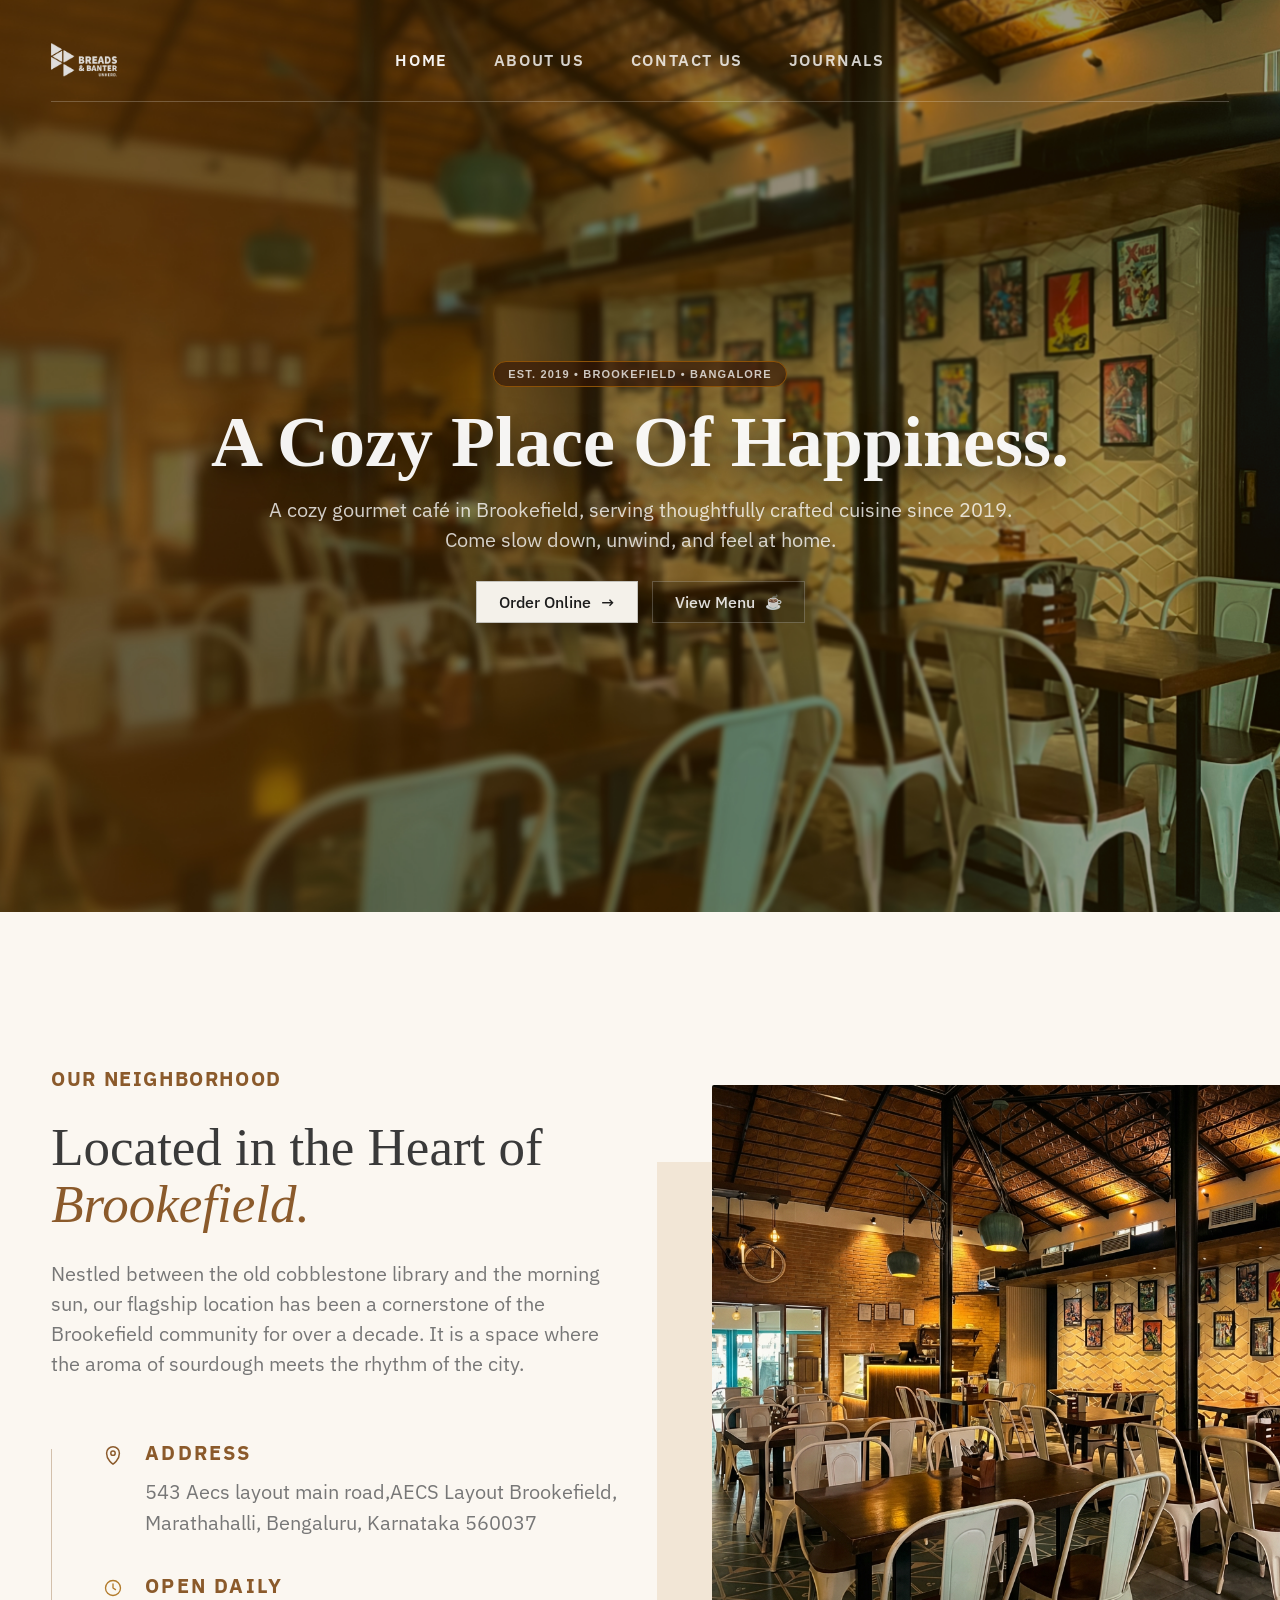
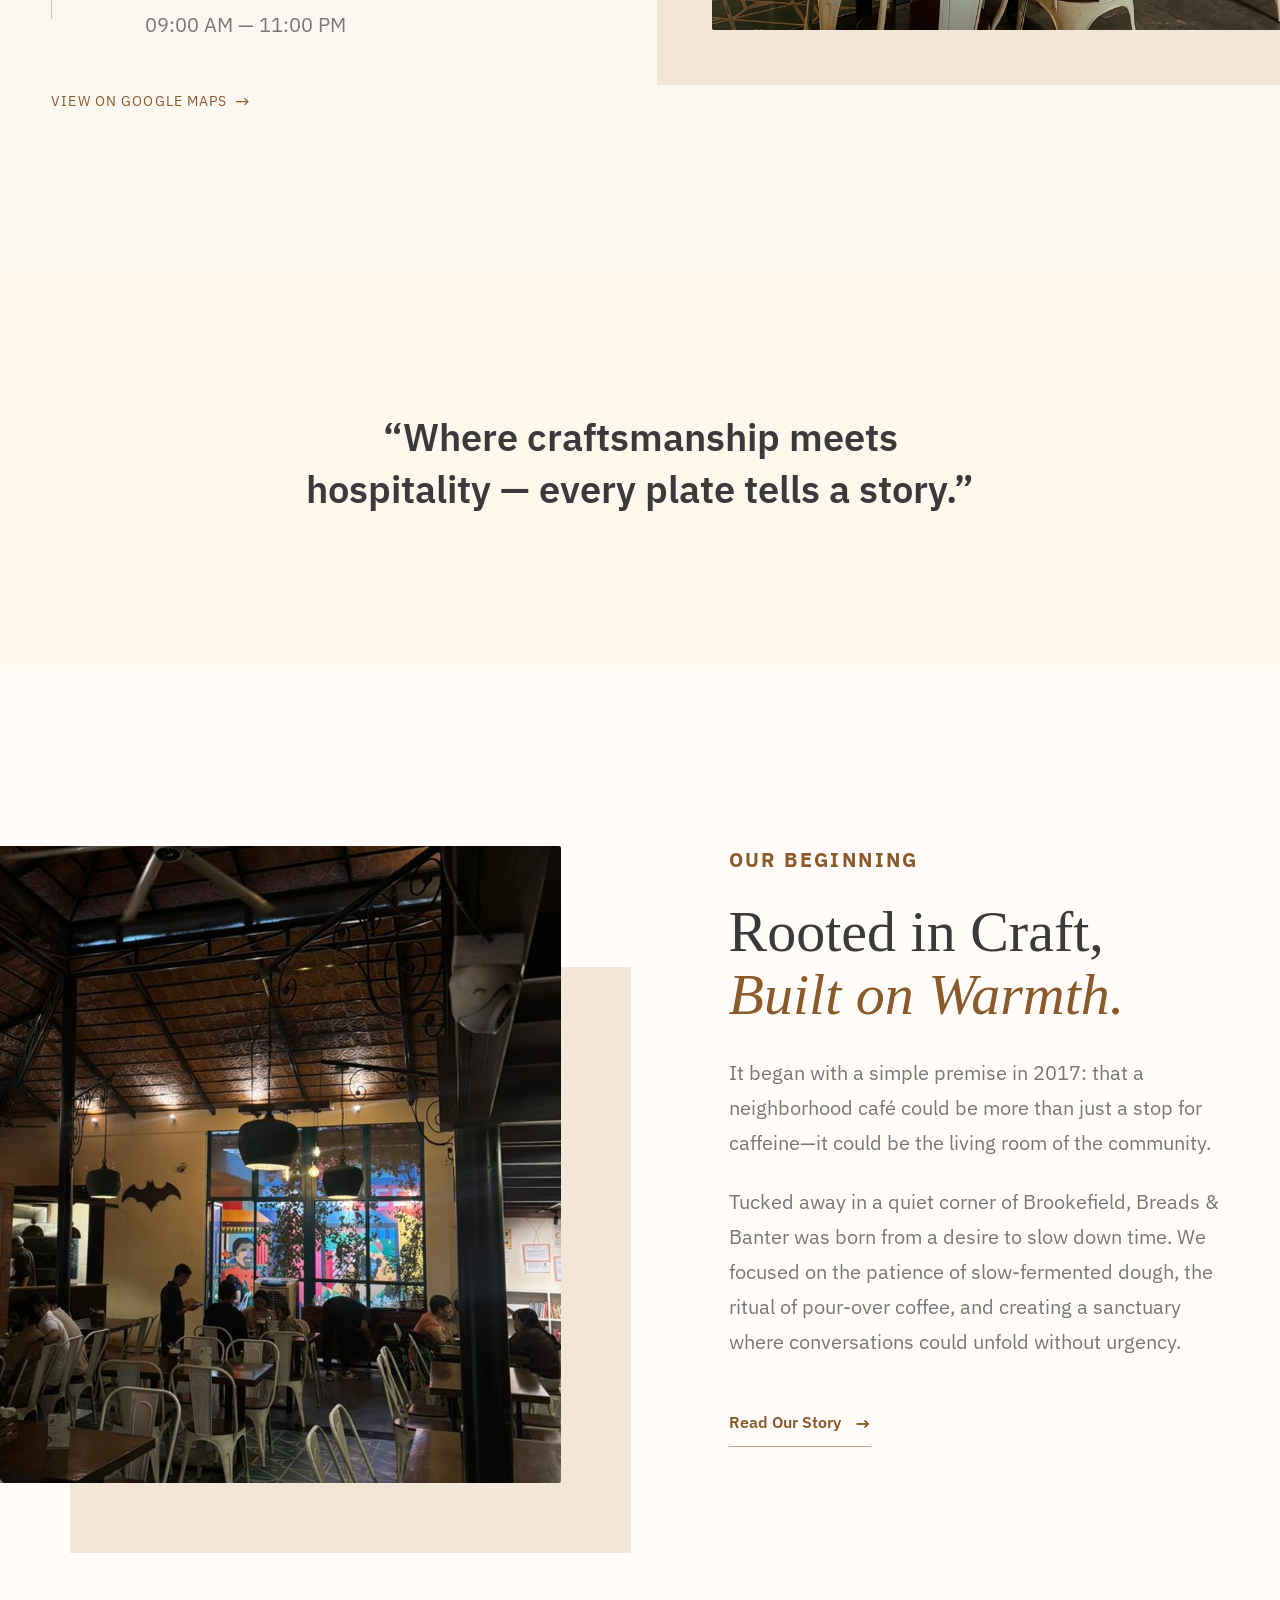
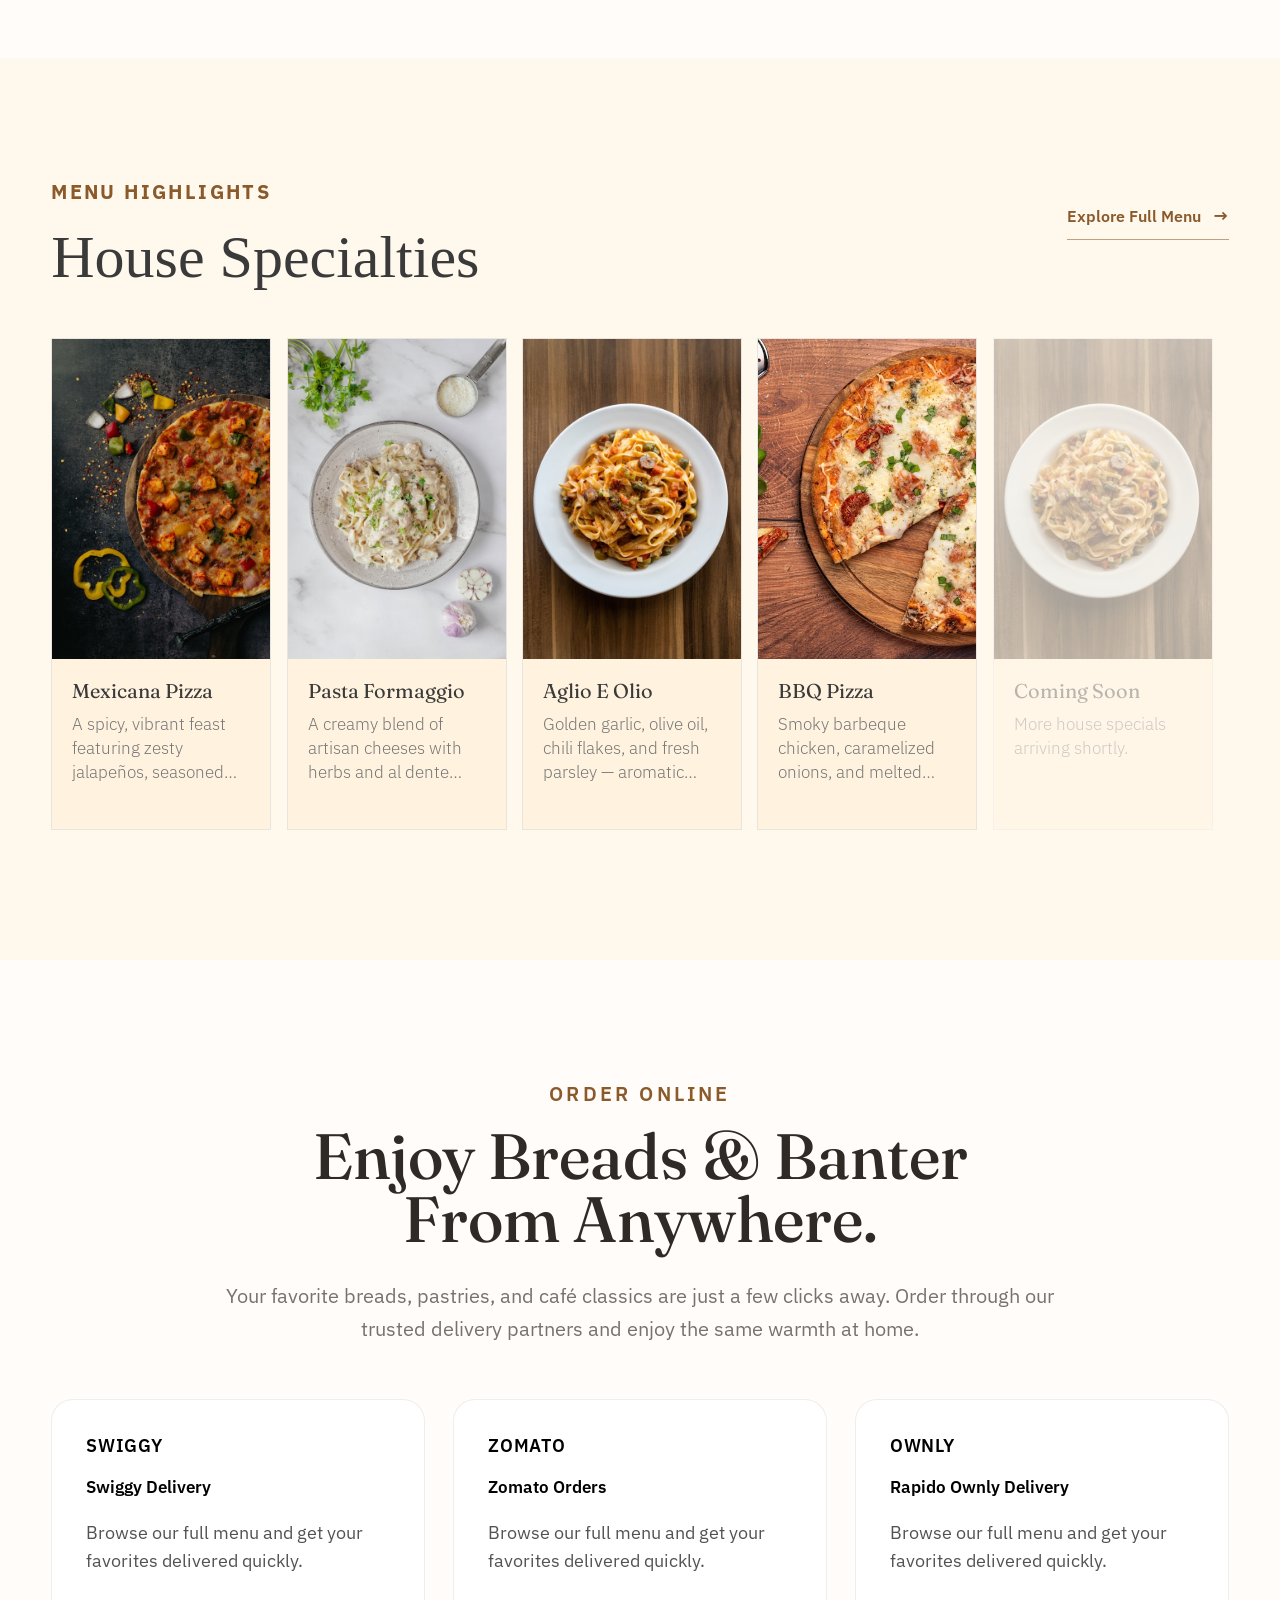
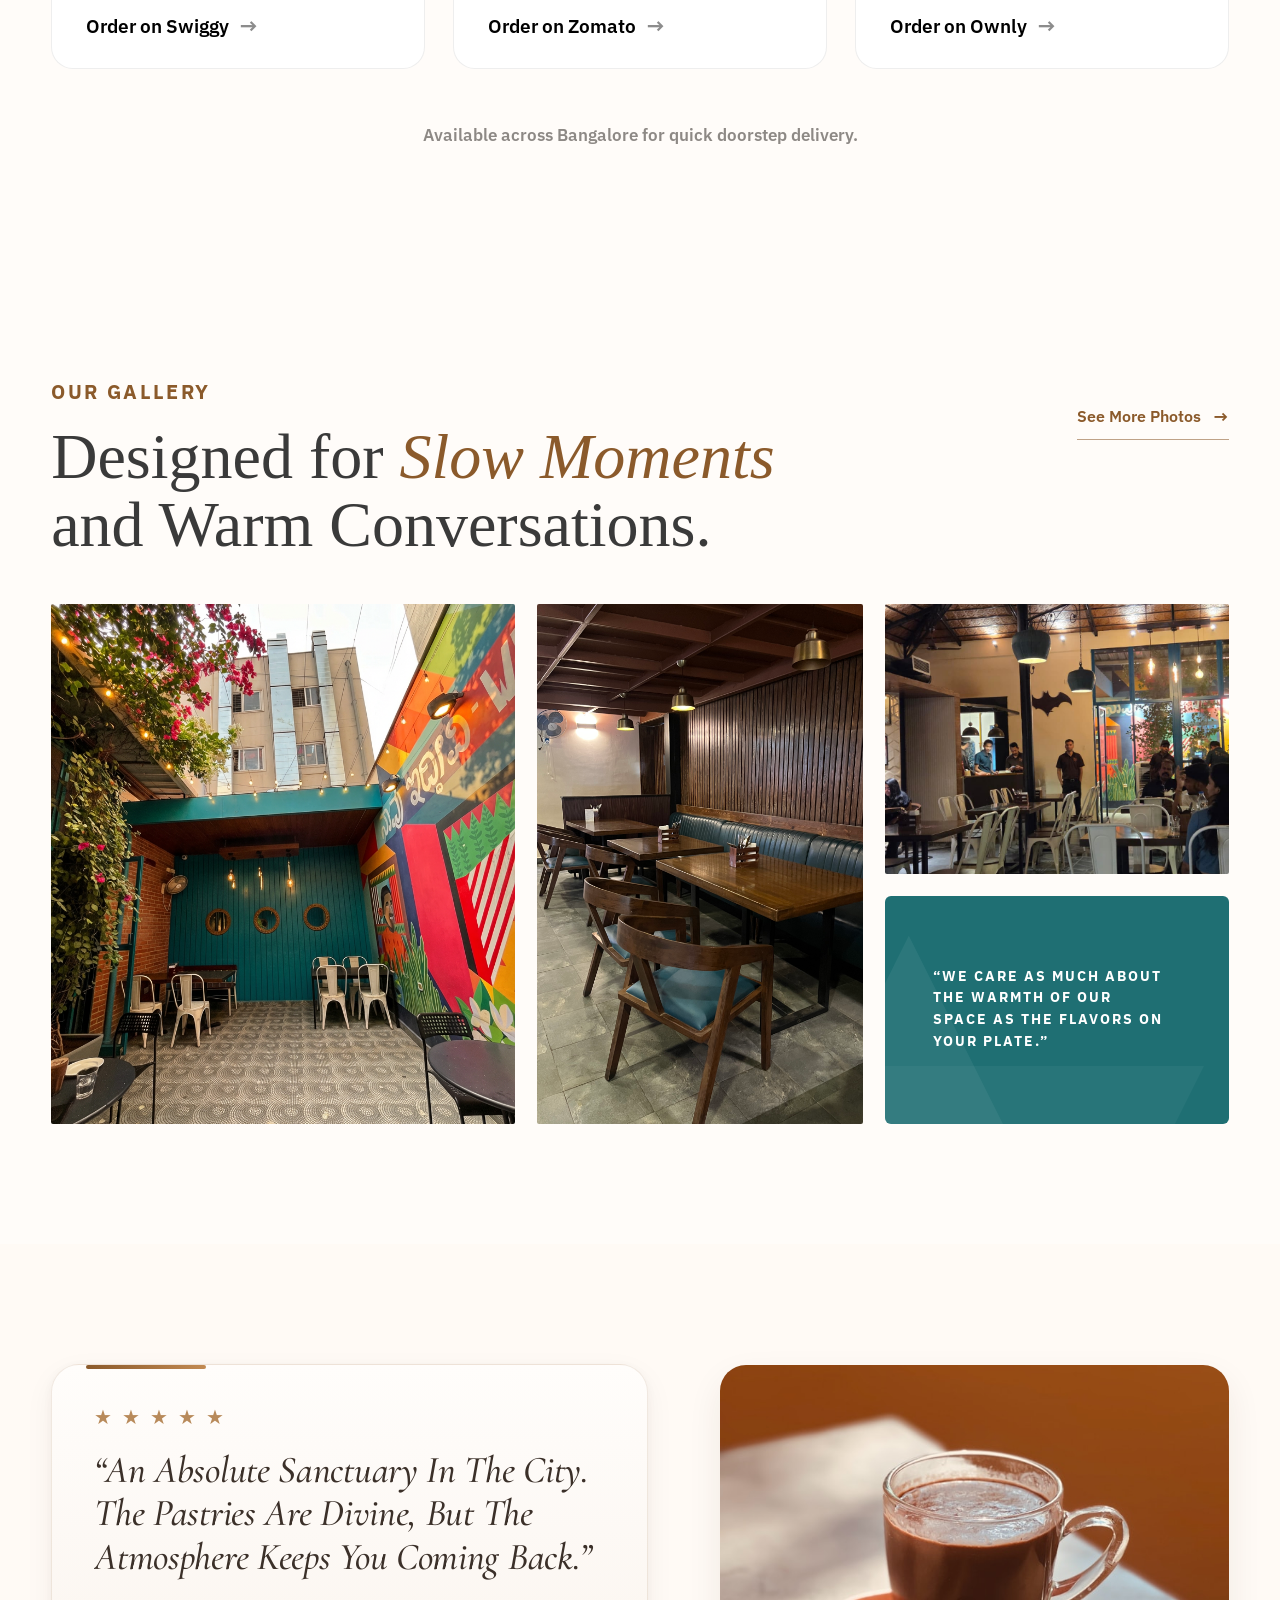
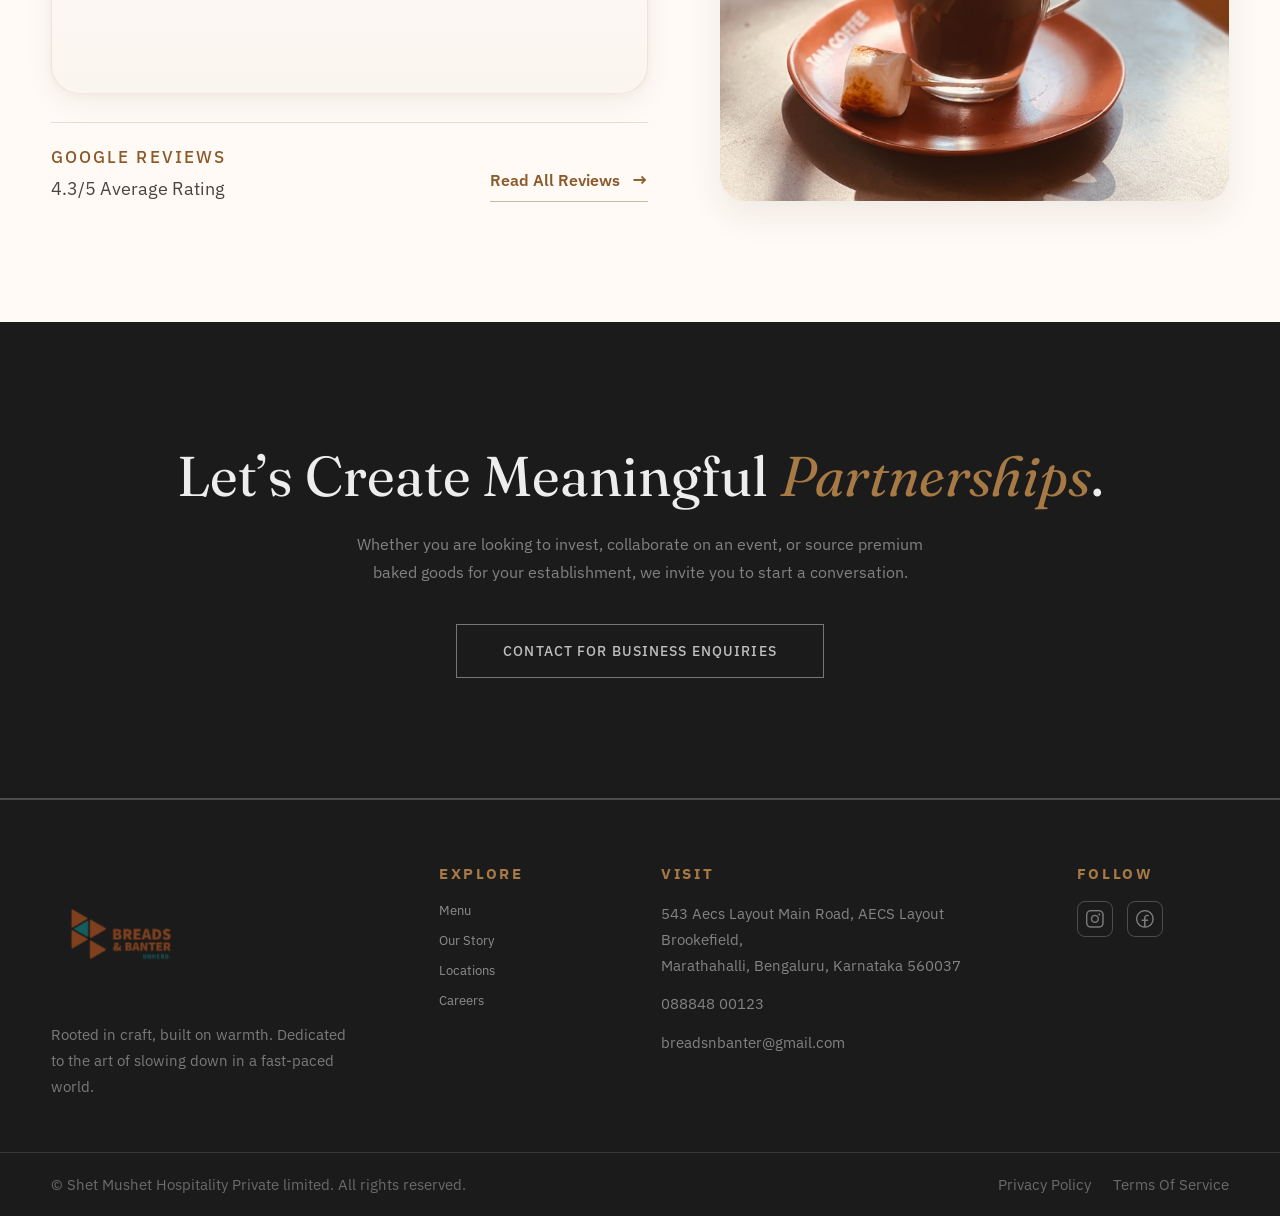
==== index.html @ adacee7c "Update website changes" ====
<!DOCTYPE html>
<html lang="en">
<head>
  <meta charset="UTF-8" />
  <meta name="viewport" content="width=device-width, initial-scale=1.0" />
  <title>Home | Breads & Banter</title>

  <meta name="google-site-verification" content="S001ko6R1pKwCDr6SgCLNsszWnJwOr5e-IU64Te9Wjc" />
  <link rel="icon" type="image/x-icon" href="/favicon.ico">
  <link rel="icon" type="image/png" href="/favicon.png">
  <link rel="stylesheet" href="static/css/style.css">
  <link rel="stylesheet" href="static/css/about.css">
  <link rel="stylesheet" href="static/css/contact.css">
  <link rel="stylesheet" href="static/css/journals.css">
  <link href="https://fonts.googleapis.com/css2?family=Cormorant+Garamond:wght@400;500;600&family=Inter:wght@300;400;500&display=swap" rel="stylesheet">
<link href="https://fonts.googleapis.com/css2?family=Fraunces:wght@400&family=IBM+Plex+Sans:wght@300&display=swap" rel="stylesheet">


</head>
<body class="">
  
  

  

<header class="hero">
  <div class="hero__bg"></div>
  <div class="hero__overlay"></div>

  <nav class="nav">
    <div class="nav__inner">
      <!-- Left logo -->
      <a class="nav__logo" href="index.html">
        <img src="static/images/logo.png" alt="Breads & Banter">
      </a>

      <!-- Center links -->
      <ul class="nav__links">
        <li><a class="is-active" href="index.html#home">HOME</a></li>
        <li><a href="about/index.html">ABOUT US</a></li>

        <li><a href="contact/index.html">CONTACT US</a></li>
        <li><a href="journals/index.html">JOURNALS</a></li>

      </ul>

      <!-- Right empty space (keeps center perfectly aligned like screenshot) -->
      <div class="nav__right"></div>
    </div>

    <div class="nav__divider"></div>
  </nav>

  <div class="hero__content">
    <div class="hero__pill">EST. 2019 • BROOKEFIELD • BANGALORE</div>

    <h1 class="hero__title">A Cozy Place Of Happiness.</h1>

    <p class="hero__subtitle">
      A cozy gourmet café in Brookefield, serving thoughtfully crafted cuisine since 2019.<br>
       Come slow down, unwind, and feel at home.
    </p>

    <div class="hero__actions">
      <a href="javascript:void(0);" class="btn btn--primary" onclick="openBookingPopup()">
        Order Online <span class="btn__arrow">→</span>
      </a>

      <a href="javascript:void(0);" class="btn btn--ghost" onclick="openMenuPopup()">
        View Menu <span class="btn__icon">☕</span>
      </a>
    </div>
  </div>
</header>


  <!-- OUR NEIGHBORHOOD SECTION -->
  <section class="neighborhood" id="about">
    <div class="neighborhood__container">

      <!-- LEFT -->
      <div class="neighborhood__left">
        <div class="neighborhood__kicker">OUR NEIGHBORHOOD</div>

        <h2 class="neighborhood__title">
          Located in the Heart of<br>
          <span>Brookefield.</span>
        </h2>

        <p class="neighborhood__text">
          Nestled between the old cobblestone library and the morning sun, our flagship location
          has been a cornerstone of the Brookefield community for over a decade. It is a space
          where the aroma of sourdough meets the rhythm of the city.
        </p>

        <div class="neighborhood__meta">
          <div class="meta__line"></div>

          <div class="meta__items">
            <div class="meta__item">
              <div class="meta__icon" aria-hidden="true">
  <svg viewBox="0 0 24 24" class="meta__svg">
    <path d="M12 22s7-4.4 7-12a7 7 0 1 0-14 0c0 7.6 7 12 7 12z" fill="none" stroke="currentColor" stroke-width="1.6"/>
    <circle cx="12" cy="10" r="2.4" fill="none" stroke="currentColor" stroke-width="1.6"/>
  </svg>
</div>

              <div>
                <div class="meta__label">ADDRESS</div>
                <div class="meta__value">543 Aecs layout main road,AECS Layout Brookefield, Marathahalli, Bengaluru, Karnataka 560037</div>
              </div>
            </div>

            <div class="meta__item">
               <div class="meta__icon">
  <svg width="20" height="20" viewBox="0 0 24 24" fill="none"
       stroke="#B27A2A" stroke-width="1.6"
       stroke-linecap="round" stroke-linejoin="round">
    <circle cx="12" cy="12" r="9"></circle>
    <path d="M12 7v5l3 2"></path>
  </svg>
</div>

              <div>
                <div class="meta__label">OPEN DAILY</div>
                <div class="meta__value">09:00 AM — 11:00 PM</div>
              </div>
            </div>
          </div>
        </div>

        <a 
  class="neighborhood__link"
  href="https://www.google.com/maps/search/?api=1&query=Breads%20%26%20Banter%2C%20543%20AECS%20Layout%20Main%20Road%2C%20Brookefield%2C%20Bengaluru"
  target="_blank"
  rel="noopener"
>
  View On Google Maps <span class="map-arrow">→</span>
</a>
      </div>

      <!-- RIGHT -->
<div class="neighborhood__right">
  <div class="neighborhood__imgwrap">
    <img src="static/images/neighborhood.jpg" alt="Cafe interior">
  </div>
</div>


    </div>
  </section>

  <!-- QUOTE SECTION -->
<section class="quote-section" id="quote">
  <div class="quote-section__container">
    <div class="quote-section__watermark"></div>

    <blockquote class="quote-section__quote">
      “Where craftsmanship meets<br>
      hospitality — every plate tells a story.”
    </blockquote>
  </div>
</section>


<!-- OUR BEGINNING SECTION -->
<section class="beginning" id="story">
  <div class="beginning__container">

    <!-- LEFT IMAGE -->
    <div class="beginning__left">
      <div class="beginning__imgwrap">
        <img src="static/images/beginning.jpg" alt="Cafe interior">
      </div>
    </div>

    <!-- RIGHT CONTENT -->
    <div class="beginning__right">
      <p class="beginning__kicker">OUR BEGINNING</p>

      <h2 class="beginning__title">
        Rooted in Craft,<br>
        <span>Built on Warmth.</span>
      </h2>

      <p class="beginning__text">
        It began with a simple premise in 2017: that a neighborhood café could be more than just a stop for caffeine—it could be the living room of the community.
      </p>

      <p class="beginning__text">
        Tucked away in a quiet corner of Brookefield, Breads &amp; Banter was born from a desire to slow down time. We focused on the patience of slow-fermented dough, the ritual of pour-over coffee, and creating a sanctuary where conversations could unfold without urgency.
      </p>

      <a class="beginning__link" href="index.html#story">
        Read Our Story <span>→</span>
      </a>
    </div>

  </div>
</section>
<section class="menu-highlights">
  <div class="menu-highlights__container">

    <div class="menu-highlights__top">
      <div>
        <p class="menu-kicker">MENU HIGHLIGHTS</p>
        <h2 class="menu-title">House Specialties</h2>
      </div>

      <a class="menu-link" href="menu/index.html">
        Explore Full Menu <span>→</span>
      </a>
    </div>

    <!-- ✅ IMPORTANT: menu-row > menu-track > menu-card -->
    <div class="menu-row">
      <div class="menu-track">

        <!-- CARD 1 -->
        <article class="menu-card">
          <div class="menu-card__img">
            <img src="static/images/menu1.jpg" alt="Mexicana Pizza">
          </div>
          <div class="menu-card__body">
            <h3 class="menu-card__name">Mexicana Pizza</h3>
            <p class="menu-card__desc">
              A spicy, vibrant feast featuring zesty jalapeños, seasoned ground beef, and fresh veggies.
            </p>
          </div>
        </article>

        <!-- CARD 2 -->
        <article class="menu-card">
          <div class="menu-card__img">
            <img src="static/images/menu2.jpg" alt="Pasta Formaggio">
          </div>
          <div class="menu-card__body">
            <h3 class="menu-card__name">Pasta Formaggio</h3>
            <p class="menu-card__desc">
              A creamy blend of artisan cheeses with herbs and al dente pasta — rich, comforting.
            </p>
          </div>
        </article>

        <!-- CARD 3 -->
        <article class="menu-card">
          <div class="menu-card__img">
            <img src="static/images/menu3.jpg" alt="Aglio E Olio">
          </div>
          <div class="menu-card__body">
            <h3 class="menu-card__name">Aglio E Olio</h3>
            <p class="menu-card__desc">
              Golden garlic, olive oil, chili flakes, and fresh parsley — aromatic classic.
            </p>
          </div>
        </article>

        <!-- CARD 4 -->
        <article class="menu-card">
          <div class="menu-card__img">
            <img src="static/images/menu4.jpg" alt="BBQ Pizza">
          </div>
          <div class="menu-card__body">
            <h3 class="menu-card__name">BBQ Pizza</h3>
            <p class="menu-card__desc">
              Smoky barbeque chicken, caramelized onions, and melted mozzarella — finished with char.
            </p>
          </div>
        </article>

        <!-- CARD 5 (this will be partially visible) -->
        
    <!-- CARD 5 (DISABLED / PARTIAL) -->
    <article class="menu-card menu-card--disabled">
      <div class="menu-card__img">
        <img src="static/images/menu3.jpg">
      </div>
      <div class="menu-card__body">
        <h3 class="menu-card__name">Coming Soon</h3>
        <p class="menu-card__desc">
          More house specials arriving shortly.
        </p>
      </div>
    </article>

      </div>
    </div>

  </div>
</section>

<section class="order-online">
  <div class="order-online__container">

    <p class="order-online__kicker">ORDER ONLINE</p>

    <h2 class="order-online__title">
      Enjoy Breads &amp; Banter<br>
      From Anywhere.
    </h2>

    <p class="order-online__subtitle">
      Your favorite breads, pastries, and café classics are just a few clicks away.
      Order through our trusted delivery partners and enjoy the same warmth at home.
    </p>

    <div class="order-online__grid">

  <article class="order-card order-card--swiggy">
    <h3 class="order-card__name">SWIGGY</h3>
    <p class="order-card__sub">Swiggy Delivery</p>
    <p class="order-card__desc">
      Browse our full menu and get your favorites delivered quickly.
    </p>
    <a href="https://www.swiggy.com/city/bangalore/breads-and-banter-brookefield-rest1018090" target="_blank" class="order-card__link">
      Order on Swiggy <span>→</span>
    </a>
  </article>

  <article class="order-card order-card--zomato">
    <h3 class="order-card__name">ZOMATO</h3>
    <p class="order-card__sub">Zomato Orders</p>
    <p class="order-card__desc">
      Browse our full menu and get your favorites delivered quickly.
    </p>
    <a href="https://www.zomato.com/bangalore/breads-and-banter-aecs-layout-bangalore" target="_blank" class="order-card__link">
      Order on Zomato <span>→</span>
    </a>
  </article>

  <article class="order-card order-card--ownly">
    <h3 class="order-card__name">OWNLY</h3>
    <p class="order-card__sub">Rapido Ownly Delivery</p>
    <p class="order-card__desc">
      Browse our full menu and get your favorites delivered quickly.
    </p>
    <a href="http://127.0.0.1:8000/YOUR_OWNLY_LINK" target="_blank" class="order-card__link">
      Order on Ownly <span>→</span>
    </a>
  </article>

</div>

    <p class="order-online__bottom">
      Available across Bangalore for quick doorstep delivery.
    </p>

  </div>
</section>

<!-- ===== OUR GALLERY SECTION (AFTER MENU) ===== -->
<section class="gallery">
  <div class="gallery__container">

    <div class="gallery__top">
      <div>
        <p class="gallery__kicker">OUR GALLERY</p>

        <h2 class="gallery__title">
          Designed for <span>Slow Moments</span><br>
          and Warm Conversations.
        </h2>
      </div>

      <a class="gallery__link" href="index.html#">
        See More Photos <span>→</span>
      </a>
    </div>

    <!-- GRID -->
    <div class="gallery__grid">
      <!-- Left big image -->
      <div class="gallery__item gallery__item--left">
        <img src="static/images/gallery1.jpg" alt="Cafe entrance">
      </div>

      <!-- Middle tall image -->
      <div class="gallery__item gallery__item--mid">
        <img src="static/images/gallery2.jpg" alt="Seating area">
      </div>

      <!-- Right column -->
      <div class="gallery__right">
        <div class="gallery__item gallery__item--rightTop">
          <img src="static/images/gallery3.jpg" alt="Cafe interior">
        </div>
<div class="gallery__quote">
  <p>
    “WE CARE AS MUCH ABOUT<br>
    THE WARMTH OF OUR<br>
    SPACE AS THE FLAVORS ON<br>
    YOUR PLATE.”
  </p>
</div>


      </div>
    </div>

  </div>
</section>

<!-- TEAM SECTION TEMPORARILY HIDDEN -->
<!--
<section class="team">
  <div class="team__container">

    <div class="team__top">
      <div class="team__left">
        <p class="team__kicker">OUR TEAM</p>
        <h2 class="team__title">The Faces Behind the <span>Warmth.</span></h2>
      </div>

      <p class="team__desc">
        Hospitality is a craft, and our team are the artisans. Many have been with us since the very first loaf was baked.
      </p>
    </div>

    <!-- ✅ Important: row -> track -> member -->
    <!--
    <div class="team__row">
      <div class="team__track">

        <!-- MEMBER 1 -->
        <!--
        <article class="team__member">
          <div class="team__photo">
            <img src="/static/images/team1.jpg" alt="Elias Thorne">
          </div>
          <div class="team__meta">
            <h3 class="team__name">Elias Thorne</h3>
            <p class="team__role">HEAD BAKER</p>
            <p class="team__tenure">With Us For 10 Years.</p>
          </div>
        </article>

        <!-- MEMBER 2 -->
        <!--
        <article class="team__member">
          <div class="team__photo">
            <img src="/static/images/team2.jpg" alt="Sarah Jenkins">
          </div>
          <div class="team__meta">
            <h3 class="team__name">Sarah Jenkins</h3>
            <p class="team__role">GENERAL MANAGER</p>
            <p class="team__tenure">With Us For 5 Years.</p>
          </div>
        </article>

        <!-- MEMBER 3 -->
        <!--
        <article class="team__member">
          <div class="team__photo">
            <img src="/static/images/team3.jpg" alt="Marcus Lee">
          </div>
          <div class="team__meta">
            <h3 class="team__name">Marcus Lee</h3>
            <p class="team__role">HEAD OF COFFEE</p>
            <p class="team__tenure">With Us For 4 Years.</p>
          </div>
        </article>

        <!-- MEMBER 4 (PARTIAL + DISABLED like screenshot) -->
        <!--
        <article class="team__member team__member--disabled">
          <div class="team__photo">
            <img src="/static/images/team4.jpg" alt="Coming Soon">
          </div>
          <div class="team__meta">
            <h3 class="team__name">More Soon</h3>
            <p class="team__role">NEW MEMBER</p>
            <p class="team__tenure">Joining Shortly.</p>
          </div>
        </article>

      </div>
    </div>

  </div>
</section>
-->


<section class="reviews">
  <div class="reviews__container">
    <div class="reviews__grid">

      <div class="reviews__left">
        <div class="reviews__card">
          <div class="reviews__stars" aria-label="5 star rating">
            <span>★</span><span>★</span><span>★</span><span>★</span><span>★</span>
          </div>

          <div class="reviews__slider" id="reviewsSlider">
            <article class="review is-active">
              <p class="review__quote">
                “An Absolute Sanctuary In The City. The Pastries Are Divine, But The Atmosphere Keeps You Coming Back.”
              </p>
            </article>

            <article class="review">
              <p class="review__quote">
                “Beautiful place to work and unwind. Coffee is excellent, and the staff are genuinely warm.”
              </p>
            </article>

            <article class="review">
              <p class="review__quote">
                “The bread is amazing — fresh, flavorful, and worth the visit. Cozy vibes throughout.”
              </p>
            </article>

            <article class="review">
              <p class="review__quote">
                “Tried the pasta and dessert combo — everything felt handcrafted. Calm, clean, and premium.”
              </p>
            </article>
          </div>
        </div>

        <div class="reviews__divider"></div>

        <div class="reviews__bottom">
          <div class="reviews__meta">
            <p class="reviews__source">GOOGLE REVIEWS</p>
            <p class="reviews__rating">4.3/5 Average Rating</p>
          </div>

          <a class="reviews__link" href="index.html#">
            Read All Reviews <span>→</span>
          </a>
        </div>
      </div>

      <div class="reviews__right">
        <div class="reviews__img">
          <img src="static/images/review-coffee.jpg" alt="Coffee on table">
        </div>
      </div>

    </div>
  </div>
</section>

<!-- ================= PARTNERSHIP CTA (AFTER REVIEWS) ================= -->
<section class="partner-cta">
  <div class="partner-cta__inner">
    <h2 class="partner-cta__title">
      Let’s Create Meaningful <span>Partnerships</span>.
    </h2>

    <p class="partner-cta__text">
      Whether you are looking to invest, collaborate on an event, or source premium<br>
      baked goods for your establishment, we invite you to start a conversation.
    </p>

    <a href="contact/index.html" class="partner-cta__btn">
      CONTACT FOR BUSINESS ENQUIRIES
    </a>
  </div>

  <!-- divider line under CTA like screenshot -->
  <div class="partner-cta__divider"></div>
</section>




<footer class="site-footer">
  <div class="site-footer__line"></div>

  <div class="site-footer__container">

    <!-- LEFT -->
    <div class="site-footer__brand">
      <div class="site-footer__logo">
        <img src="static/images/footer-logo.png" alt="Breads & Banter">
      </div>

      <p class="site-footer__desc">
        Rooted in craft, built on warmth. Dedicated<br>
        to the art of slowing down in a fast-paced<br>
        world.
      </p>
    </div>

    <!-- EXPLORE -->
    <div class="site-footer__col">
      <p class="site-footer__title">EXPLORE</p>
      <ul class="site-footer__links">
        <li><a href="index.html#">Menu</a></li>
        <li><a href="index.html#">Our Story</a></li>
        <li><a href="index.html#">Locations</a></li>
        <li><a href="index.html#">Careers</a></li>
      </ul>
    </div>

    <!-- VISIT -->
    <div class="site-footer__col">
      <p class="site-footer__title">VISIT</p>
      <div class="site-footer__text">
        <p>543 Aecs Layout Main Road, AECS Layout Brookefield,<br>
          Marathahalli, Bengaluru, Karnataka 560037</p>
        <p class="site-footer__spaced">088848 00123</p>
        <p>breadsnbanter@gmail.com</p>
      </div>
    </div>

    <!-- FOLLOW -->
    <div class="site-footer__col">
      <p class="site-footer__title">FOLLOW</p>

      <div class="site-footer__social">
        <a href="index.html#" aria-label="Instagram" class="site-footer__icon">
          <img src="static/images/icon-instagram.png" alt="">
        </a>
        <a href="index.html#" aria-label="Facebook" class="site-footer__icon">
          <img src="static/images/icon-facebook.png" alt="">
        </a>
      </div>
    </div>

  </div>

  <!-- ✅ Bottom line like your reference -->
  <div class="site-footer__bottom">
    <div class="site-footer__bottom-inner">
      <p class="site-footer__copy">© Shet Mushet Hospitality Private limited. All rights reserved.</p>

      <div class="site-footer__legal">
        <a href="http://127.0.0.1:8000/privacy-policy/">Privacy Policy</a>
        <a href="index.html#">Terms Of Service</a>
      </div>
    </div>
  </div>
</footer>



    <div id="pageTransition" class="page-transition"></div>

  <!-- ✅ Main JS -->
  <script src="static/js/main.js"></script>

  <div id="pageCurtain"></div>

  <!-- ✅ Page Transition JS -->
  <script src="http://127.0.0.1:8000/static/js/page-transition.js"></script>
  <script>
  document.addEventListener("DOMContentLoaded", function () {
    const slider = document.getElementById("reviewsSlider");
    if (!slider) return;

    const reviews = Array.from(slider.querySelectorAll(".review"));
    if (reviews.length <= 1) return;

    let current = 0;

    reviews.forEach((review, index) => {
      review.classList.toggle("is-active", index === 0);
    });

    function showNextReview() {
      reviews[current].classList.remove("is-active");
      current = (current + 1) % reviews.length;
      reviews[current].classList.add("is-active");
    }

    setInterval(showNextReview, 5200);
  });
  </script>


  
<div id="menuPopup" class="menu-popup">
  <div class="menu-popup-content">
    <h3>Select Menu</h3>
    <p class="menu-popup-subtitle">
      Choose which menu you’d like to explore.
    </p>

    <a href="static/menus/breakfast-menu.pdf" target="_blank" class="menu-option">
      <span>Breakfast Menu</span>
      <span>→</span>
    </a>

    <a href="static/menus/lunch-dinner-menu.pdf" target="_blank" class="menu-option">
      <span>Lunch & Dinner Menu</span>
      <span>→</span>
    </a>

    <button type="button" onclick="closeMenuPopup()" class="menu-close">Close</button>
  </div>
</div>

<div id="bookingPopup" class="booking-popup-overlay">
  <div class="booking-popup-card">

    <button type="button" class="booking-popup-close" onclick="closeBookingPopup()">
      &times;
    </button>

    <div class="booking-popup-top">
      <p class="booking-popup-label">Reserve Your Table</p>
      <h3 class="booking-popup-title">Choose Your Platform</h3>
      <p class="booking-popup-subtitle">
        Select where you’d like to continue your booking for Breads & Banter.
      </p>
    </div>

    <div class="booking-popup-options">
      <a href="https://www.swiggy.com/city/bangalore/breads-and-banter-brookefield-rest1018090" target="_blank" class="booking-platform booking-platform--swiggy">
        <span class="booking-platform__name">Swiggy</span>
        <span class="booking-platform__arrow">→</span>
      </a>

      <a href="https://www.zomato.com/bangalore/breads-and-banter-aecs-layout-bangalore" target="_blank" class="booking-platform booking-platform--zomato">
        <span class="booking-platform__name">Zomato</span>
        <span class="booking-platform__arrow">→</span>
      </a>
    </div>

  </div>
</div>

<script>
function openMenuPopup(){
  document.getElementById("menuPopup").style.display="flex";
}

function closeMenuPopup(){
  document.getElementById("menuPopup").style.display="none";
}

window.onclick = function(event) {
  const popup = document.getElementById("menuPopup");

  if (event.target === popup) {
    popup.style.display = "none";
  }
}
</script>

<script>
function openBookingPopup(){
  document.getElementById("bookingPopup").style.display = "flex";
}

function closeBookingPopup(){
  document.getElementById("bookingPopup").style.display = "none";
}
</script>

<script>
window.addEventListener("click", function(e){
  const popup = document.getElementById("bookingPopup");
  if(e.target === popup){
    closeBookingPopup();
  }
});
</script>



</body>
</html>
---- static/css/style.css ----
/* reset */
*{margin:0;padding:0;box-sizing:border-box}
html,body{height:100%}
body{font-family: Arial, Helvetica, sans-serif;background:#0b0b0b}



/* HERO wrapper */
.hero{
  position: relative;
  min-height: 100vh;
  overflow: hidden;
}

/* background image */
.hero__bg{
  position:absolute;
  inset:0;
  background: url("../images/hero%20(2).jpg") center/cover no-repeat;
  transform: scale(1.02);
  
}

/* warm dark overlay like screenshot */
.hero__overlay{
  position:absolute;
  inset:0;
  
}

/* NAVBAR */
.nav{
  position: relative;
  z-index: 2;
  padding-top: 100px;
}

.nav__inner{
  width: min(1200px, 92%);
    margin: 0 auto;
    display: flex;
    align-items: center;
    justify-content: center;
    position: relative;
    bottom: 50px;
}

.nav__logo{
  position: absolute;
  left: 0;
}

.nav__links{
  list-style: none;
  display: flex;
  gap: 46px;
  justify-content: center;
}



.nav__logo img{
  height: 34px;
  width: auto;
  display:block;
  opacity: 0.95;
}

.nav__links{
  list-style:none;
  display:flex;
  justify-content:center;
  gap: 46px;
}

.nav__links a{
    font-family: "IBM Plex Sans", sans-serif;
  text-decoration:none;
  font-size: 16px;
  letter-spacing: 1.6px;
  color: rgba(255,255,255,0.80);
      font-weight: 600;;
}

.nav__links a.is-active{
  color: rgba(255,255,255,0.95);
}

.nav__links a:hover{
  color:#fff;
}

/* thin divider line */
.nav__divider{
  width: min(1200px, 92%);
  margin: -19px auto 0;
  height: 1px;
  background: rgba(255,255,255,0.22);
}

/* HERO CONTENT */
.hero__content{
  position: relative;
  z-index: 2;
  min-height: calc(100vh - 90px);
  display:flex;
  flex-direction:column;
  justify-content:center;
  align-items:center;
  text-align:center;
  padding: 50px 16px 80px;
}

/* pill tag */
.hero__pill{
  display:inline-flex;
  align-items:center;
  justify-content:center;
  height: 26px;
  padding: 0 14px;
  border-radius: 999px;
  border: 1px solid #8E5207;
  background: #35140499;
  color: rgba(255,255,255,0.75);
  font-size: 11px;
  letter-spacing: 1.2px;
  font-weight: 600;
  margin-bottom: 18px;
backdrop-filter: blur(2px);   /* optional: premium glass feel */
}

/* big title */
.hero__title{
  font-family: Georgia, "Times New Roman", serif;
  color: rgba(255,255,255,0.95);
  font-size: 72px;
  font-weight: 600;
  line-height: 1.05;
  text-shadow: 0 12px 28px rgba(0,0,0,0.6);
  margin-bottom: 14px;
}

.hero__subtitle{
   font-family: "IBM Plex Sans", sans-serif;
  font-weight: 400;        /* Regular */
  font-size: 20px;
  line-height: 150%;

  letter-spacing: 0%;
  text-align: center;
  color: rgba(255,255,255,0.78);

  margin-bottom: 26px;
}

/* Buttons */
.hero__actions{
  display:flex;
  gap: 14px;
  justify-content:center;
  align-items:center;
}

.btn{
  height: 42px;
  padding: 0 22px;
  display:inline-flex;
  align-items:center;
  justify-content:center;
  gap: 10px;
  text-decoration:none;
  font-family: "IBM Plex Sans", sans-serif;
  font-weight: 500;        /* Medium */
  font-size: 16px;
  line-height: 100%;

  letter-spacing: 0%;
  transition: transform .15s ease;
}

.btn:hover{ transform: translateY(-1px); }

.btn--primary{
  background: #f4f1ea;
  color: #1c1c1c;
  border: 1px solid rgba(0,0,0,0.2);
  box-shadow: 0 12px 25px rgba(0,0,0,0.35);
}

.btn--ghost{
  background: rgba(0,0,0,0.18);
  color: rgba(255,255,255,0.85);
  border: 1px solid rgba(255,255,255,0.22);
}

.btn__arrow{ font-size: 16px; line-height: 1; }
.btn__icon{ font-size: 14px; line-height: 1; }

/* Responsive (keep same feel) */
@media (max-width: 900px){
  .hero__title{ font-size: 50px; }
  .nav__inner{ grid-template-columns: 140px 1fr 140px; }
  .nav__links{ gap: 22px; }
}
@media (max-width: 600px){
  .nav__links{ display:none; }
  .hero__title{ font-size: 38px; }
  .hero__subtitle{ font-size: 14px; }
  .hero__actions{ flex-direction: column; }
  .btn{ width: 220px; }
}

/* ===== OUR NEIGHBORHOOD (UPDATED TO MATCH FIGMA SS) ===== */
.neighborhood{
  background: #fbf7f1;
  padding: 155px 0;
  overflow: hidden; /* allows image to bleed to right like Figma */
}

.neighborhood__container{
  width: min(1240px, 92%);
  margin: 0 auto;
  display: grid;
  grid-template-columns: 1.05fr 0.95fr;
  gap: 90px;
  align-items: start;
}

/* left text */
.neighborhood__kicker{
    font-family: "IBM Plex Sans", sans-serif;
  font-weight: 800;       /* Medium */
  font-size: 20px;
  line-height: 120%;

  letter-spacing: 0.08em;  /* ✅ 8% spacing */
  

  text-transform: uppercase;
  color: #8b5a2b;
  margin-bottom: 28px;
}

.neighborhood__title{
  font-family: Georgia, "Times New Roman", serif;
  font-size: 53px;
  font-weight: 500;
  line-height: 1.08;
  color: #3a3a3a;
  margin-bottom: 26px;
}

.neighborhood__title span{
  font-style: italic;
  color: #8b5a2b;
}

.neighborhood__text{
  max-width: 637px;

  font-family: "IBM Plex Sans", sans-serif;
  font-weight: 400;
  font-size: 20px;
  line-height: 150%;
  letter-spacing: 0%;

  color: #777;
  margin-bottom: 60px;
}

/* meta block with vertical line */
.neighborhood__meta{
  display: grid;
  grid-template-columns: 26px 1fr;
  gap: 22px;
  margin-bottom: 52px;
}

.meta__line{
  width: 1px;
  background: rgba(139, 90, 43, 0.35);
  margin-top: 10px;
  height: 170px;
}

.meta__items{
  display: flex;
  flex-direction: column;
  gap: 34px;
}

.meta__item{
  display: grid;
  grid-template-columns: 28px 1fr;
  gap: 18px;
  align-items: start;
}

.meta__icon{
  width: 28px;
  height: 28px;
  color: #8b5a2b;
  display: flex;
  align-items: center;
  justify-content: center;
  margin-top: 2px;
}

.meta__svg{
  width: 22px;
  height: 22px;
  display: block;
}

.meta__label{
  font-family: "IBM Plex Sans", sans-serif;
  font-size: 20px;
  letter-spacing: 2.2px;
  font-weight: 800;
  color: #8b5a2b;
  margin-bottom: 10px;
}

.meta__value{
      font-family: "IBM Plex Sans", sans-serif;

  font-size: 20px;
  color: #777;
  line-height: 1.55;
  max-width: 520px;
}

.meta__icon{
  display:flex;
  align-items:center;
  justify-content:center;
}
.neighborhood__link{
  display: inline-flex;
  align-items: center;
  gap: 8px;
  font-family: "IBM Plex Sans", sans-serif;
  font-size: 14px;
  letter-spacing: 0.08em;
  text-transform: uppercase;
  color: #8b5a2b;
  text-decoration: none;
  position: relative;
  padding-bottom: 6px;
  overflow: hidden;
  transition: color 0.25s ease;
}

/* animated underline */
.neighborhood__link::after{
  content: "";
  position: absolute;
  left: -100%;
  bottom: 0;
  width: 100%;
  height: 1px;
  background: #8b5a2b;
  transition: left 0.35s ease;
}

/* arrow animation */
.map-arrow{
  transition: transform 0.35s ease;
}

/* hover */
.neighborhood__link:hover{
  color: #a66a32;
}

.neighborhood__link:hover::after{
  left: 0;
}

.neighborhood__link:hover .map-arrow{
  transform: translateX(6px);
}

.neighborhood__link span{
  font-size: 18px;
  line-height: 1;
  transform: translateY(1px);
}

/* RIGHT IMAGE — pushed to extreme right like Figma */
.neighborhood__right{
  position: relative;
  display: flex;
  justify-content: flex-end;
  padding-top: 18px;

  /* push to extreme right */
  margin-right: calc(( 70vw - min(1240px, 92%)) / -2);
}


/* image size (closer to Figma proportions) */
.neighborhood__imgwrap{
  position: relative;
  width: 760px;       /* use this, NOT 820px */
  max-width: 100%;
  z-index: 1;
}

/* backplate behind image */
.neighborhood__imgwrap::before{
  content: "";
  position: absolute;
  left: -55px;        /* visible on left */
  bottom: -55px;      /* visible on bottom */
  width: 92%;
  height: 96%;
  background: #f2e6d6;
  z-index: -1;
}

.neighborhood__imgwrap img{
  width: 100%;
  height: auto;
  display: block;
  border-radius: 2px;
}

/* responsive */
@media (max-width: 1100px){
  .neighborhood__container{
    grid-template-columns: 1fr;
    gap: 50px;
  }

  /* stop bleeding on smaller screens */
  .neighborhood__right{
    justify-content: flex-start;
    margin-right: 0;
  }

  .neighborhood__imgwrap{
    width: min(680px, 100%);
  }
}

@media (max-width: 600px){
  .neighborhood{
    padding: 70px 0;
  }

  .neighborhood__title{
    font-size: 40px;
  }

  .neighborhood__text,
  .meta__value{
    font-size: 16px;
  }

  .neighborhood__imgwrap::before{
    left: -18px;
    bottom: -18px;
  }
}

/* ===== QUOTE SECTION — MATCH YOUR 1ST IMAGE ===== */
.quote-section{
  background: #FFF8ED;        /* exact cream */
  padding: 35px 0;            /* less vertical padding */
  position: relative;
  overflow: hidden;
}

.quote-section__container{
  
  width: min(1240px, 92%);
  margin: 0 auto;
  position: relative;

  height: 330px;              /* fixed height like your SS */
  display: flex;
  justify-content: center;

  /* move quote slightly up */
  align-items: flex-start;
  padding-top: 105px;
  text-align: center;
}

/* watermark — move it up and keep it smaller */
.quote-section__watermark{
      position: absolute;
    left: -340px;
    top: 50%;
    transform: translateY(-50%);
    width: 440px;
    height: 339px;
    opacity: 257.055;
    background-repeat: no-repeat;
    background-size: contain;
    background-position: left center;
    background-image: url(../images/logo-pattern.png);
}

.quote-section__quote{
      font-family: "IBM Plex Sans", sans-serif;

  font-size: 38px;
  font-weight: 600;
  line-height: 1.35;
  color: #3a3a3a;
  max-width: 760px;
  margin: 0;
}

/* responsive */
@media (max-width: 900px){
  .quote-section{
    padding: 75px 0;
  }
  .quote-section__container{
    height: 260px;
    padding-top: 80px;
  }
  .quote-section__quote{
    font-size: 30px;
  }
  .quote-section__watermark{
    width: 320px;
    height: 220px;
    left: -20px;
    top: 45%;
  }
}

@media (max-width: 600px){
  .quote-section__container{
    height: auto;
    padding: 70px 0;
    align-items: center;
  }
  .quote-section__quote{
    font-size: 24px;
  }
  .quote-section__watermark{
    display: none;
  }
}
/* ===== OUR BEGINNING (FIGMA MATCH - IMAGE + BACKPLATE FIX) ===== */
.beginning{
  background: #FFFCF9;
  padding: 175px 0;

  /* IMPORTANT: do NOT hide overflow or your beige plate can get clipped */
  overflow: visible;
}

.beginning__container{
  width: min(1240px, 92%);
  margin: 0 auto;
  display: grid;
  grid-template-columns: 1.08fr 0.92fr;
  gap: 90px;
  align-items: start;
}

/* LEFT IMAGE */
.beginning__left{
  display: flex;
  align-items: flex-start;
}

.beginning__imgwrap{
  position: relative;
  width: 720px;
  max-width: none;

  /* EXTREME LEFT ALIGN (FIGMA STYLE) */
  margin-left: calc((75vw - min(1240px, 92%)) / -2);
  z-index: 1;
}

/* Beige backplate behind image (right + bottom) */
.beginning__imgwrap::before{
  content: "";
  position: absolute;
  right: -70px;
  bottom: -70px;

  width: 78%;
  height: 92%;
  background: #f2e6d6;
  z-index: -1;
}

/* Image crop like Figma (tall rectangle) */
.beginning__imgwrap img{
  width: 100%;
  height: 637px;         /* gives same tall feel */
  object-fit: cover;
  display: block;
  border-radius: 2px;
}

/* RIGHT CONTENT */
.beginning__kicker{
  font-family: "IBM Plex Sans", sans-serif;
  font-size: 20px;
  letter-spacing: 2.4px;
  font-weight: 800;
  color: #8b5a2b;
  margin-bottom: 28px;
}

.beginning__title{
  font-family: Georgia, "Times New Roman", serif;
  font-size: 58px;
  font-weight: 500;
  line-height: 1.08;
  color: #3a3a3a;
  margin-bottom: 28px;
}

.beginning__title span{
  font-style: italic;
  color: #8b5a2b;
}

.beginning__text{
      font-family: "IBM Plex Sans", sans-serif;

  color: #777;
  font-size: 20px;
  line-height: 1.75;
  margin-bottom: 24px;
  max-width: 520px;
}

.beginning__link{
      font-family: "IBM Plex Sans", sans-serif;

  display: inline-flex;
  gap: 14px;
  align-items: center;
  margin-top: 28px;
  color: #8b5a2b;
  font-weight: 600;
  text-decoration: none;
  padding-bottom: 12px;
  border-bottom: 1px solid rgba(139, 90, 43, 0.55);
}

.beginning__link span{
  font-size: 18px;
  transform: translateY(1px);
}

/* ===== RESPONSIVE ===== */
@media (max-width: 1100px){
  .beginning__container{
    grid-template-columns: 1fr;
    gap: 60px;
  }

  .beginning__imgwrap{
    width: min(720px, 100%);
  }

  .beginning__imgwrap img{
    height: 520px;
  }

  .beginning__imgwrap::before{
    right: -30px;
    bottom: -30px;
  }

  .beginning__title{
    font-size: 44px;
  }
}

@media (max-width: 600px){
  .beginning{
    padding: 80px 0;
  }

  .beginning__title{
    font-size: 36px;
  }

  .beginning__text{
    font-size: 16px;
  }

  .beginning__imgwrap img{
    height: 380px;
  }

  .beginning__imgwrap::before{
    right: -18px;
    bottom: -18px;
    width: 85%;
    height: 88%;
  }
}/* ===== MENU HIGHLIGHTS (HOUSE SPECIALTIES) ===== */

/* ===== MENU HIGHLIGHTS (HOUSE SPECIALTIES) ===== */

.menu-highlights{
  background: #FFF8ED;
  padding: 120px 0;
  overflow: hidden;
}

.menu-highlights__container{
  width: min(1240px, 92%);
  margin: 0 auto;
}

.menu-highlights__top{
  display: flex;
  justify-content: space-between;
  align-items: flex-start;
  margin-bottom: 46px;
}

.menu-kicker{
  font-family: "IBM Plex Sans", sans-serif;
  font-size:20px;
  letter-spacing: 2.4px;
  font-weight: 800;
  color: #8b5a2b;
  margin-bottom: 18px;
}

.menu-title{
  font-family: Georgia, "Times New Roman", serif;
  font-size: 60px;
  font-weight: 500;
  color: #3a3a3a;
}

.menu-link{
      font-family: "IBM Plex Sans", sans-serif;

  display: inline-flex;
  gap: 12px;
  align-items: center;
  color: #8b5a2b;
  font-weight: 600;
  text-decoration: none;
  padding-bottom: 12px;
  border-bottom: 1px solid rgba(139,90,43,0.55);
  margin-top: 26px;
}

.menu-link span{ font-size: 18px; }

/* ✅ BREAK OUT OF CONTAINER so 5th card can peek */
.menu-row{
  overflow: hidden;
  width: 100vw;
  margin-left: calc(50% - 50vw);
}


.menu-track{
  /* ✅ Base (works great on 1700–2000px) */
  --cardW: clamp(250px, 18.5vw, 310px);
  --gap:   clamp(16px, 1.6vw, 26px);

  display: flex;
  gap: var(--gap);
  flex-wrap: nowrap;
  width: max-content;

  padding-left: calc((100vw - min(1240px, 92%)) / 2);

  /* keep a little extra so the peek doesn't touch edge */
  padding-right: 140px;
  padding-bottom: 10px;

  overflow-x: auto;
  scroll-behavior: smooth;
  scrollbar-width: none;
}
.menu-track::-webkit-scrollbar{ display:none; }


/* ✅ 1440 / 1400 laptops: force smaller cards so 5th peeks */
@media (max-width: 1500px){
  .menu-track{
    --cardW: clamp(235px, 20vw, 285px);
    --gap:   clamp(14px, 1.4vw, 22px);
    padding-right: 120px;
  }
}

/* ✅ 1366 / 1280 laptops */
@media (max-width: 1380px){
  .menu-track{
    --cardW: clamp(220px, 16.5vw, 270px);
    --gap:   clamp(12px, 1.2vw, 20px);
    padding-right: 110px;
  }
}

/* ✅ 1200 and below */
@media (max-width: 1200px){
  .menu-track{
    --cardW: clamp(210px, 18vw, 255px);
    --gap:   16px;
    padding-right: 90px;
  }
}
/* ===== CARD ===== */
.menu-card{
  width: var(--cardW);
  flex: 0 0 var(--cardW);        /* ✅ never shrink */
  background: #fbf7f1;
  border: 1px solid rgba(58,58,58,0.10);
  display: flex;
  flex-direction: column;
  transition: all 260ms ease;
}


.menu-card__img{
  height: 320px;
  aspect-ratio: 1 / 1;
  overflow: hidden;
}

.menu-card__img img{
  width: 100%;
  height: 100%;
  object-fit: cover;
  transition: transform 380ms ease;
}

.menu-card__body{
  background: #FFF3DF;
  padding: 20px;
  height: 170px;
}

.menu-card__name{
   font-family: "Fraunces", serif;
  font-weight: 400;          /* Regular */
  font-size: 20px;
  line-height: 120%;
  letter-spacing: 0%;
    color: #3a3a3a;
  margin-bottom: 10px;
}

.menu-card__desc{
  font-family: "IBM Plex Sans", sans-serif;
  font-weight: 300;          /* Light */
  font-size: 17px;
  line-height: 140%;
  letter-spacing: 0%;
  color: #777;
  display: -webkit-box;
  -webkit-line-clamp: 3;
  -webkit-box-orient: vertical;
  overflow: hidden;
}

/* Hover effect */
.menu-card:hover{
  transform: translateY(-10px) scale(1.035);
  box-shadow: 0 18px 45px rgba(0,0,0,0.18);
  border-color: rgba(139,90,43,0.35);
  z-index: 5;
  position: relative;
}

.menu-card:hover img{
  transform: scale(1.08);
}

/* Disabled 5th card */
.menu-card--disabled{
  opacity: 0.35;
  pointer-events: none;
}

.menu-card--disabled:hover{
  transform: none;
  box-shadow: none;
}

.menu-card--disabled img{
  filter: grayscale(25%);
}

/* ✅ small screens: slightly less padding-right so it still feels correct */
@media (max-width: 1200px){
  .menu-track{ padding-right: 120px; }
}
@media (max-width: 900px){
  .menu-track{ padding-right: 90px; }
}

/* ===== MOBILE HORIZONTAL SCROLL FIX ===== */
@media (max-width: 768px){

  .menu-row{
    overflow-x: auto;
    overflow-y: hidden;
    -webkit-overflow-scrolling: touch;
  }

  .menu-row::-webkit-scrollbar{
    display: none; /* hide scrollbar */
  }

  .menu-track{
    display: flex;
    width: max-content; /* allow track to expand */
  }

}

@media (max-width:768px){

  .menu-row{
    overflow-x:auto;
    padding-left:18px;
  }

  .menu-track{
    width:max-content;
    gap:16px;
  }

  .menu-card{
    min-width:85vw; /* slightly smaller than screen */
  }

}

/* ===== OUR GALLERY (FIGMA STYLE) ===== */
.gallery{
  background: #FFFCF9;
  padding: 120px 0;
}

.gallery__container{
  width: min(1240px, 92%);
  margin: 0 auto;
}

.gallery__top{
  display: flex;
  justify-content: space-between;
  align-items: flex-start;
  gap: 40px;
  margin-bottom: 46px;
}

.gallery__kicker{
  font-family: "IBM Plex Sans", sans-serif;
  font-size: 20px;
  letter-spacing: 2.4px;
  font-weight: 800;
  color: #8b5a2b;
  margin-bottom: 18px;
}

.gallery__title{
  font-family: Georgia, "Times New Roman", serif;
  font-size: 64px;
  font-weight: 500;
  color: #3a3a3a;
  line-height: 1.05;
}

.gallery__title span{
  font-style: italic;
  color: #8b5a2b;
}

.gallery__link{
      font-family: "IBM Plex Sans", sans-serif;

  display: inline-flex;
  gap: 12px;
  align-items: center;
  color: #8b5a2b;
  font-weight: 600;
  text-decoration: none;
  padding-bottom: 12px;
  border-bottom: 1px solid rgba(139,90,43,0.55);
  white-space: nowrap;
  margin-top: 26px;
}

.gallery__link span{
  font-size: 18px;
  transform: translateY(1px);
}

/* GRID LAYOUT */
.gallery__grid{
  display: grid;
  grid-template-columns: 1.35fr 0.95fr 1fr;
  gap: 22px;
  align-items: stretch;
}

.gallery__item{
  overflow: hidden;
  border-radius: 2px;
}

.gallery__item img{
  width: 100%;
  height: 100%;
  object-fit: cover;
  display: block;
}

/* Left image big */
.gallery__item--left{
  height: 520px;
}

/* Middle tall */
.gallery__item--mid{
  height: 520px;
}

/* Right column split */
.gallery__right{
  display: grid;
  grid-template-rows: 270px 1fr;
  gap: 22px;
}

.gallery__item--rightTop{
  height: 270px;
}

/* Quote tile */
.gallery__quote{
  position: relative;
  background: #1f6f73;          /* teal */
  border-radius: 6px;
  padding: 70px 48px;
  overflow: hidden;
}

/* Triangle 1 */
.gallery__quote::before{
  content: "";
  position: absolute;
  width: 420px;
  height: 420px;
  right: 110px;
  top: 40px;

  background: rgba(255,255,255,0.06);
  clip-path: polygon(50% 0%, 0% 100%, 100% 100%);
}

/* Triangle 2 */
.gallery__quote::after{
  content: "";
  position: absolute;
  width: 380px;
  height: 380px;
  right: 25px;
  top: 170px;

  background: rgba(255,255,255,0.04);
  clip-path: polygon(50% 0%, 0% 100%, 100% 100%);
  transform: rotate(180deg);
}

.gallery__quote p{
  position: relative;
  z-index: 2;
  margin: 0;
  color: #fff;
  font-weight: 700;
  letter-spacing: 2px;
  line-height: 1.55;
  font-size: 28px;
  text-transform: uppercase;
}


.gallery__quote p{
      font-family: "IBM Plex Sans", sans-serif;

  margin: 0;
  color: #fff;
  font-weight: 800;
  letter-spacing: 2px;
  line-height: 1.55;
  font-size: 14px;
  text-transform: uppercase;
}

.gallery__quote-watermark{
  position: absolute;
  right: -40px;
  top: 50%;
  width: 380px;
  height: 380px;
  transform: translateY(-50%);
  opacity: 0.12;
  background-repeat: no-repeat;
  background-position: center;
  background-size: contain;
  pointer-events: none;
  z-index: 0;
}

.gallery__quote p{
  position: relative;
  z-index: 1;
}


/* If you DON'T have watermark image, use this fallback geometric watermark */
@supports not (background: url("http://127.0.0.1:8000/static/css/x") no-repeat center){
  .gallery__quote-watermark{
    background: none;
  }
}

/* RESPONSIVE */
@media (max-width: 1100px){
  .gallery__top{
    flex-direction: column;
    align-items: flex-start;
  }
  .gallery__title{
    font-size: 48px;
  }

  .gallery__grid{
    grid-template-columns: 1fr;
  }

  .gallery__item--left,
  .gallery__item--mid{
    height: 420px;
  }

  .gallery__right{
    grid-template-rows: 260px auto;
  }
}

@media (max-width: 600px){
  .gallery{
    padding: 80px 0;
  }
  .gallery__title{
    font-size: 38px;
  }
  .gallery__item--left,
  .gallery__item--mid{
    height: 320px;
  }
}

/* ===== OUR TEAM (FIGMA MATCH) ===== */
.team{
  background: #FFF8ED;
  padding: 120px 0;
  overflow: hidden; /* hides the extra so the 4th is only partially visible */
}

.team__container{
  width: min(1240px, 92%);
  margin: 0 auto;
}

/* top heading row */
.team__top{
  display: flex;
  align-items: flex-start;
  justify-content: space-between;
  gap: 60px;
  margin-bottom: 54px;
}

.team__kicker{
  font-family: "IBM Plex Sans", sans-serif;
  font-size: 20px;
  letter-spacing: 2.4px;
  font-weight: 800;
  color: #8b5a2b;
  margin-bottom: 18px;
}

.team__title{
  font-family: Georgia, "Times New Roman", serif;
  font-size: 58px;
  font-weight: 500;
  line-height: 1.06;
  color: #3a3a3a;
  margin: 0;
}

.team__title span{
  font-style: italic;
  color: #8b5a2b;
}

.team__desc{
     font-family: "IBM Plex Sans", sans-serif;
    font-weight: 400;
    font-size: 22px;
    line-height: 150%;
    letter-spacing: 0%;
    color: #777;
    max-width: 601px;
    margin-top: 100px;
    margin-right: -42px;
}

/* row/track for partial 4th member */
.team__row{
  overflow: hidden;
  margin: 0 -70px;

}

.team__track{
  display: flex;
  gap: 26px;
  flex-wrap: nowrap;
  width: max-content;   /* allows overflow so 4th peeks */
  padding-bottom: 10px;
}

/* member layout (NOT a card look) */
.team__member{
  flex: 0 0 290px;      /* fixed width for same alignment */
  display: flex;
  flex-direction: column;
  background: transparent;  /* IMPORTANT: removes “card” feeling */
}

/* tall image like figma */
.team__photo{
  width: 435px;
  height: 596px;
  overflow: hidden;
  background: #eee; /* fallback while image loads */
}

.team__photo img{
  width: 100%;
  height: 100%;
  object-fit: cover;
  display: block;
}

/* bottom beige info strip */
.team__meta{
  background: #FFF8ED;
  padding: 16px 16px 18px;
  min-height: 110px;
  border-top: 1px solid rgba(58,58,58,0.10);
}

.team__name{
  font-family: "Fraunces", serif;
  font-weight: 400;          /* Regular */
  font-size: 24px;
  line-height: 120%;
  letter-spacing: 0%;
  text-transform: capitalize;

  color: #3a3a3a;
  margin: 0 0 6px;
}

.team__role{
  font-family: "IBM Plex Sans", sans-serif;
  font-weight: 400;          /* Regular */
  font-size: 20px;
  line-height: 120%;

  letter-spacing: 0.08em;    /* ✅ 8% spacing */
  text-transform: uppercase;

  color: #8b5a2b;
  margin: 0 0 6px;
}

.team__tenure{
  font-family: "IBM Plex Sans", sans-serif;
  font-weight: 300;          /* Light */
  font-size: 16px;
  line-height: 120%;
  letter-spacing: 0%;
  text-transform: capitalize;

  color: #777;
  margin: 0;
}

/* disabled 4th member like screenshot */
.team__member--disabled{
  opacity: 0.22;
  filter: saturate(0.3);
  pointer-events: none;
}

/* optional: subtle hover only on active members */
.team__member:not(.team__member--disabled){
  transition: transform 260ms ease;
}
.team__member:not(.team__member--disabled):hover{
  transform: translateY(-8px);
}

/* responsive */
@media (max-width: 900px){
  .team__top{
    flex-direction: column;
    gap: 18px;
  }
  .team__desc{
    margin-top: 0;
    max-width: 620px;
  }
  .team__title{
    font-size: 44px;
  }
}

@media (max-width: 600px){
  .team{
    padding: 80px 0;
  }
  .team__title{
    font-size: 36px;
  }
  .team__member{
    flex-basis: 260px;
  }
  .team__photo{
    height: 320px;
  }
}
/* ===== REVIEWS PREMIUM ===== */
.reviews{
  background: #fffaf5;
  padding: 120px 0;
}

.reviews__container{
  width: min(1240px, 92%);
  margin: 0 auto;
}

.reviews__grid{
  display: grid;
  grid-template-columns: 1.08fr 0.92fr;
  gap: 72px;
  align-items: center;
}

/* left card */
.reviews__card{
  background: linear-gradient(180deg, #fffdfb 0%, #fbf5ef 100%);
  border: 1px solid rgba(139, 90, 43, 0.12);
  border-radius: 28px;
  padding: 42px 42px 34px;
  box-shadow:
    0 10px 30px rgba(60, 40, 20, 0.05),
    0 2px 10px rgba(60, 40, 20, 0.04);
  position: relative;
}

/* small top accent */
.reviews__card::before{
  content: "";
  position: absolute;
  top: 0;
  left: 34px;
  width: 120px;
  height: 4px;
  border-radius: 999px;
  background: linear-gradient(90deg, #8b5a2b 0%, #c28a52 100%);
}

/* stars */
.reviews__stars{
  display: flex;
  gap: 10px;
  margin-bottom: 22px;
}

.reviews__stars span{
  font-size: 20px;
  color: #b88a5a;
  line-height: 1;
}

/* slider */
.reviews__slider{
  position: relative;
  min-height: 210px;
  overflow: hidden;
}

/* review item */
.review{
  position: absolute;
  inset: 0;
  width: 100%;
  opacity: 0;
  visibility: hidden;
  transform: translateY(10px);
  transition:
    opacity 0.75s ease,
    transform 0.75s ease,
    visibility 0.75s ease;
  pointer-events: none;
}

.review.is-active{
  opacity: 1;
  visibility: visible;
  transform: translateY(0);
  pointer-events: auto;
  z-index: 2;
}

/* quote */
.review__quote{
  margin: 0;
  max-width: 740px;
  font-family: "Cormorant Garamond", serif;
  font-size: clamp(34px, 3vw, 38px);
  line-height: 1.15;
  font-style: italic;
  font-weight: 500;
  letter-spacing: -0.3px;
  color: #3b3029;
}

/* divider */
.reviews__divider{
  margin: 28px 0 24px;
  height: 1px;
  background: rgba(139, 90, 43, 0.18);
}

/* bottom row */
.reviews__bottom{
  display: flex;
  align-items: flex-end;
  justify-content: space-between;
  gap: 20px;
}

.reviews__source{
  font-family: "IBM Plex Sans", sans-serif;
  font-weight: 500;
  font-size: 17px;
  line-height: 120%;
  letter-spacing: 0.12em;
  text-transform: uppercase;
  color: #8b5a2b;
  margin: 0 0 8px;
}

.reviews__rating{
  font-family: "IBM Plex Sans", sans-serif;
  font-weight: 400;
  font-size: 18px;
  line-height: 150%;
  color: #4c433d;
  margin: 0;
}

.reviews__link{
  font-family: "IBM Plex Sans", sans-serif;
  display: inline-flex;
  align-items: center;
  gap: 12px;
  color: #8b5a2b;
  text-decoration: none;
  font-weight: 600;
  padding-bottom: 10px;
  border-bottom: 1px solid rgba(139, 90, 43, 0.4);
  transition: all 0.25s ease;
  white-space: nowrap;
}

.reviews__link:hover{
  color: #6f431c;
  border-bottom-color: #6f431c;
  transform: translateY(-1px);
}

.reviews__link span{
  font-size: 18px;
}

/* right image */
.reviews__img{
  width: 100%;
  height: 436px;
  overflow: hidden;
  border-radius: 26px;
  background: #eee;
  box-shadow: 0 14px 34px rgba(60, 40, 20, 0.08);
}

.reviews__img img{
  width: 100%;
  height: 100%;
  object-fit: cover;
  display: block;
}

/* hide controls if not needed */
.reviews__controls{
  display: none !important;
}

/* responsive */
@media (max-width: 1000px){
  .reviews__grid{
    grid-template-columns: 1fr;
    gap: 36px;
  }

  .reviews__img{
    height: 340px;
  }
}

@media (max-width: 768px){
  .reviews{
    padding: 84px 0;
  }

  .reviews__card{
    padding: 30px 24px 24px;
    border-radius: 22px;
  }

  .reviews__slider{
    min-height: 180px;
  }

  .review__quote{
    font-size: 28px;
    line-height: 1.2;
  }

  .reviews__bottom{
    flex-direction: column;
    align-items: flex-start;
  }
}

/* ===== FOOTER (MATCH YOUR REFERENCE) ===== */
.site-footer{
  background: #1b1b1b;              /* ✅ solid dark */
  color: rgba(255,255,255,0.70);
  padding: 0;                        /* cleaner */
}

/* top divider line */
.site-footer__line{
  height: 1px;
  background: rgba(255,255,255,0.20);
}

/* main grid */
.site-footer__container{
  width: min(1240px, 92%);
  margin: 0 auto;
  padding: 64px 0 52px;

  display: grid;
  grid-template-columns: 1.15fr 0.55fr 1.25fr 0.55fr;
  gap: 70px;
  align-items: start;
}

/* brand */
.site-footer__logo img{
  width: 140px;
  height: auto;
  display: block;
  margin-bottom: 18px;
}

.site-footer__desc{
  font-family: "IBM Plex Sans", sans-serif;
  font-size: 15px;
  line-height: 1.75;
  margin: 0;
  color: rgba(255,255,255,0.42);
}

/* headings */
.site-footer__title{
  font-family: "IBM Plex Sans", sans-serif;
  font-size: 15px;
  letter-spacing: 2.6px;
  font-weight: 700;
  color: #a67945;                    /* ✅ warm gold */
  margin: 0 0 18px;
  text-transform: uppercase;
}

/* links */
.site-footer__links{
  list-style: none;
  padding: 0;
  margin: 0;
}

.site-footer__links li{ margin-bottom: 12px; }

.site-footer__links a{
  font-family: "IBM Plex Sans", sans-serif;
  color: rgba(255,255,255,0.50);
  text-decoration: none;
  font-size: 13px;
  transition: color 200ms ease;
}

.site-footer__links a:hover{
  color: rgba(255,255,255,0.88);
}

/* visit text */
.site-footer__text p{
  font-family: "IBM Plex Sans", sans-serif;
  margin: 0 0 12px;
  font-size: 15px;
  line-height: 1.75;
  color: rgba(255,255,255,0.46);
}

.site-footer__spaced{ margin-top: 14px; }

/* social */
.site-footer__social{
  display: flex;
  gap: 14px;
  align-items: center;
  margin-top: 8px;
}

.site-footer__icon{
  width: 36px;
  height: 36px;
  border: 1px solid rgba(255,255,255,0.22);
  display: grid;
  place-items: center;
  border-radius: 8px;
  transition: transform 200ms ease, border-color 200ms ease, background 200ms ease;
}

.site-footer__icon img{
  width: 18px;
  height: 18px;
  opacity: 0.9;
  display: block;
}

.site-footer__icon:hover{
  transform: translateY(-2px);
  border-color: rgba(255,255,255,0.40);
  background: rgba(255,255,255,0.06);
}

/* ✅ bottom row */
.site-footer__bottom{
  border-top: 1px solid rgba(255,255,255,0.12);
  padding: 22px 0;
}

.site-footer__bottom-inner{
  width: min(1240px, 92%);
  margin: 0 auto;

  display: flex;
  align-items: center;
  justify-content: space-between;
  gap: 22px;
}

.site-footer__copy{
  font-family: "IBM Plex Sans", sans-serif;
  margin: 0;
  font-size: 15px;
  color: rgba(255,255,255,0.35);
}

.site-footer__legal{
  display: flex;
  gap: 22px;
}

.site-footer__legal a{
  font-family: "IBM Plex Sans", sans-serif;
  font-size: 15px;
  text-decoration: none;
  color: rgba(255,255,255,0.35);
  transition: color 200ms ease;
}

.site-footer__legal a:hover{
  color: rgba(255,255,255,0.70);
}

/* responsive */
@media (max-width: 1100px){
  .site-footer__container{
    grid-template-columns: 1fr 1fr;
    gap: 40px;
  }
}

@media (max-width: 700px){
  .site-footer__bottom-inner{
    flex-direction: column;
    align-items: flex-start;
  }
}

@media (max-width: 600px){
  .site-footer__container{
    grid-template-columns: 1fr;
    gap: 30px;
    padding: 52px 0 40px;
  }
}
/* responsive */
@media (max-width: 1100px){
  .site-footer__container{
    grid-template-columns: 1fr 1fr;
    gap: 40px;
  }
}

@media (max-width: 600px){
  .site-footer{
    padding-bottom: 55px;
  }
  .site-footer__container{
    grid-template-columns: 1fr;
    gap: 34px;
    padding-top: 55px;
  }
}

/* ================= PARTNERSHIP CTA (MATCH SCREENSHOT) ================= */
.partner-cta{
  position: relative;
  padding: 120px 0 0; /* top spacing + divider spacing */
  background: #1b1b1b;
  overflow: hidden;
}

/* soft blurred “spotlight” background like screenshot */
.partner-cta::before{
  content: "";
  position: absolute;
  inset: -30%;
  
  filter: blur(6px);
  opacity: 0.95;
  pointer-events: none;
}

.partner-cta__inner{
  position: relative;
  width: min(1240px, 92%);
  margin: 0 auto;
  text-align: center;
  padding-bottom: 120px; /* spacing before divider */
}

/* Title (Fraunces-like luxury look) */
.partner-cta__title{
  font-family: "Fraunces", serif;
  font-weight: 400;
  font-size: 56px;
  line-height: 120%;
  color: rgba(255,255,255,0.92);
  margin: 0 0 22px;
}

/* Partnerships highlight */
.partner-cta__title span{
  color: #a67945;
  font-style: italic;
}

/* Sub text */
.partner-cta__text{
  font-family: "IBM Plex Sans", sans-serif;
  font-weight: 400;
  font-size: 16px;
  line-height: 170%;
  color: rgba(255,255,255,0.45);
  max-width: 860px;
  margin: 0 auto 38px;
}

/* Button */
.partner-cta__btn{
  display: inline-flex;
  align-items: center;
  justify-content: center;

  height: 54px;
  padding: 0 46px;

  border: 1px solid rgba(255,255,255,0.40);
  background: transparent;
  color: rgba(255,255,255,0.72);

  text-decoration: none;

  font-family: "IBM Plex Sans", sans-serif;
  font-weight: 500;
  font-size: 14px;
  letter-spacing: 0.08em; /* 8% */
  text-transform: uppercase;

  transition: transform 220ms ease, border-color 220ms ease, background 220ms ease;
}

.partner-cta__btn:hover{
  transform: translateY(-2px);
  border-color: rgba(255,255,255,0.65);
  background: rgba(255,255,255,0.05);
}

/* Divider line under CTA (like screenshot) */
.partner-cta__divider{
  height: 1px;
  width: 100%;
  background: rgba(255,255,255,0.22);
}

/* Responsive */
@media (max-width: 900px){
  .partner-cta__title{ font-size: 42px; }
  .partner-cta__text{ font-size: 15px; }
}

@media (max-width: 600px){
  .partner-cta{ padding-top: 90px; }
  .partner-cta__inner{ padding-bottom: 90px; }
  .partner-cta__title{ font-size: 34px; }
  .partner-cta__btn{ width: 92%; max-width: 380px; }
}

/* ===============================
   LUXURY CURTAIN WIPE TRANSITION
================================ */

#pageCurtain {
  position: fixed;
  inset: 0;
  background: #1a0c05; /* luxury dark brown */
  transform: translateX(-100%);
  z-index: 99999;
  pointer-events: none;
}

/* Curtain Active Animation */
#pageCurtain.is-active {
  animation: curtainWipe 0.9s ease-in-out forwards;
}

@keyframes curtainWipe {
  0% {
    transform: translateX(-100%);
  }
  50% {
    transform: translateX(0%);
  }
  100% {
    transform: translateX(100%);
  }
}


body {
  animation: fadeInPage 1.0s ease;
}

@keyframes fadeInPage {
  from {
    opacity: 0;
    transform: scale(0.99);
  }
  to {
    opacity: 1;
    transform: scale(1);
  }
}



.menu-popup{
  position: fixed;
  inset: 0;
  background: rgba(12, 10, 8, 0.58);
  backdrop-filter: blur(10px);
  -webkit-backdrop-filter: blur(10px);
  display: none;
  align-items: center;
  justify-content: center;
  z-index: 99999;
  padding: 20px;
}

.menu-popup-content{
  position: relative;
  width: 430px;
  max-width: 92%;
  background: rgba(255,250,245,0.97);
  border: 1px solid rgba(120, 78, 49, 0.14);
  border-radius: 24px;
  padding: 34px 28px 26px;
  text-align: center;
  box-shadow:
    0 30px 70px rgba(0,0,0,0.22),
    0 8px 24px rgba(0,0,0,0.08);
  overflow: hidden;
}
.menu-popup-content::before{
  content:"";
  position:absolute;
  top:0;
  left:0;
  width:100%;
  height:5px;

  background:linear-gradient(90deg,#8b5a2b,#c28c59,#8b5a2b);
}
.menu-popup-content h3{
  margin: 6px 0 10px;
  font-family: "Fraunces", serif;
  font-size: 36px;
  line-height: 1.1;
  color: #2c1d14;
  font-weight: 600;
}

.menu-popup-subtitle{
  margin: 0 0 24px;
  font-family: "IBM Plex Sans", sans-serif;
  font-size: 15px;
  line-height: 1.7;
  color: rgba(44, 29, 20, 0.68);
}
.menu-option{
  display:flex;
  align-items:center;
  justify-content:space-between;
  gap:12px;

  width:100%;
  margin:0 0 14px;
  padding:16px 18px;

  border-radius:14px;

  background:linear-gradient(135deg,#8b5a2b,#a47148);
  color:#fff;

  text-decoration:none;
  font-family:"IBM Plex Sans",sans-serif;
  font-size:18px;
  font-weight:500;

  box-shadow:0 10px 22px rgba(139,90,43,0.25);

  transition:all .25s ease;
}

.menu-option:hover{
  transform:translateY(-2px);
  background:linear-gradient(135deg,#7a4c22,#8b5a2b);
  box-shadow:0 18px 32px rgba(139,90,43,0.35);
}

.menu-option span{
  font-size: 20px;
  opacity: 0.92;
}

.menu-close{
  margin-top: 10px;
  min-width: 110px;
  padding: 11px 18px;
  border: 1px solid rgba(44, 29, 20, 0.12);
  border-radius: 10px;
  background: #f1e7dd;
  color: #2c1d14;
  font-family: "IBM Plex Sans", sans-serif;
  font-size: 15px;
  font-weight: 500;
  cursor: pointer;
  transition: background 0.2s ease, transform 0.2s ease;
}

.menu-close:hover{
  background: #eadbce;
  transform: translateY(-1px);
}

.booking-popup-overlay{
  position: fixed;
  inset: 0;
  background: rgba(0, 0, 0, 0.55);
  backdrop-filter: blur(8px);
  -webkit-backdrop-filter: blur(8px);
  display: none;
  align-items: center;
  justify-content: center;
  z-index: 99999;
  padding: 20px;
}

.booking-popup-card{
  position: relative;
  width: 460px;
  max-width: 95%;
  background: rgba(28, 20, 16, 0.92);
  border: 1px solid rgba(255,255,255,0.12);
  border-radius: 22px;
  padding: 34px 28px 28px;
  box-shadow: 0 25px 70px rgba(0,0,0,0.35);
  text-align: center;
  overflow: hidden;
}

.booking-popup-card::before{
  content: "";
  position: absolute;
  inset: 0;
  background: linear-gradient(
    135deg,
    rgba(255,255,255,0.05),
    rgba(255,255,255,0.01)
  );
  pointer-events: none;
}

.booking-popup-close{
  position: absolute;
  top: 14px;
  right: 16px;
  width: 36px;
  height: 36px;
  border: none;
  border-radius: 50%;
  background: rgba(255,255,255,0.08);
  color: #fff;
  font-size: 24px;
  line-height: 1;
  cursor: pointer;
  z-index: 2;
  transition: 0.25s ease;
}

.booking-popup-close:hover{
  background: rgba(255,255,255,0.16);
}

.booking-popup-top{
  position: relative;
  z-index: 2;
}

.booking-popup-label{
  margin: 0 0 10px;
  font-family: "IBM Plex Sans", sans-serif;
  font-size: 13px;
  letter-spacing: 2px;
  text-transform: uppercase;
  color: rgba(255,255,255,0.58);
}

.booking-popup-title{
  margin: 0;
  font-family: "Fraunces", serif;
  font-size: 36px;
  line-height: 1.15;
  color: #fff;
}

.booking-popup-subtitle{
  margin: 14px auto 0;
  max-width: 340px;
  font-family: "IBM Plex Sans", sans-serif;
  font-size: 15px;
  line-height: 1.7;
  color: rgba(255,255,255,0.68);
}

.booking-popup-options{
  position: relative;
  z-index: 2;
  display: flex;
  flex-direction: column;
  gap: 14px;
  margin-top: 28px;
}

.booking-platform{
  display: flex;
  align-items: center;
  justify-content: space-between;
  padding: 16px 18px;
  border-radius: 14px;
  text-decoration: none;
  font-family: "IBM Plex Sans", sans-serif;
  font-size: 17px;
  font-weight: 500;
  color: #fff;
  border: 1px solid rgba(255,255,255,0.14);
  transition: transform 0.22s ease, box-shadow 0.22s ease, border-color 0.22s ease;
}

.booking-platform:hover{
  transform: translateY(-2px);
  box-shadow: 0 14px 30px rgba(0,0,0,0.22);
  border-color: rgba(255,255,255,0.28);
}

.booking-platform--swiggy{
  background: linear-gradient(135deg, #fc8019, #ff9a3d);
}

.booking-platform--zomato{
  background: linear-gradient(135deg, #e23744, #ff5c68);
}

.booking-platform__name{
  font-size: 18px;
}

.booking-platform__arrow{
  font-size: 22px;
  opacity: 0.9;
}

@media (max-width: 768px){
  .booking-popup-card{
    padding: 30px 20px 24px;
    border-radius: 18px;
  }

  .booking-popup-title{
    font-size: 30px;
  }

  .booking-platform{
    padding: 15px 16px;
    font-size: 16px;
  }

  .booking-platform__name{
    font-size: 17px;
  }
}

/* ===== ORDER ONLINE SECTION ===== */
.order-online{
  background: #fffcf9;
  padding: 120px 0 110px;
}

.order-online__container{
  width: min(1240px, 92%);
  margin: 0 auto;
  text-align: center;
}

.order-online__kicker{
  margin: 0 0 18px;
  font-family: "IBM Plex Sans", sans-serif;
  font-size: 20px;
  font-weight: 600;
  letter-spacing: 0.16em;
  text-transform: uppercase;
  color: #8b5a2b;
}

.order-online__title{
  margin: 0;
 font-family: "Fraunces", serif;
  font-size: clamp(54px, 5vw, 88px);
  line-height: 0.98;
  font-weight: 500;
  color: #2f2a26;
}

.order-online__subtitle{
  max-width: 860px;
  margin: 28px auto 54px;
  font-family: "IBM Plex Sans", sans-serif;
  font-size: 20px;
  line-height: 1.65;
  color: rgba(47, 42, 38, 0.66);
}

.order-online__grid{
  display: grid;
  grid-template-columns: repeat(3, 1fr);
  gap: 28px;
  margin-top: 24px;
}

.order-card{
  background: #ffffff;
  border: 1px solid rgba(47, 42, 38, 0.08);
  border-radius: 22px;
  padding: 34px 34px 30px;
  text-align: left;
  min-height: 270px;
  display: flex;
  flex-direction: column;
  justify-content: space-between;
  transition: transform 0.28s ease, box-shadow 0.28s ease, border-color 0.28s ease;
}

/* ---------- HOVER COLORS ---------- */

/* SWIGGY */
.order-card:nth-child(1):hover{
  background:linear-gradient(135deg,#ff7a00,#ff9a2b);
  color:white;
}

/* ZOMATO */
.order-card:nth-child(2):hover{
  background:linear-gradient(135deg,#e23744,#ff5a5f);
  color:white;
}

/* OWNLY */
.order-card:nth-child(3):hover{
  background:linear-gradient(135deg,#5b67f3,#7c84ff);
  color:white;
}

/* TEXT WHITE ON HOVER */

.order-card:hover .order-card__name,
.order-card:hover .order-card__sub,
.order-card:hover .order-card__desc,
.order-card:hover .order-card__link{
  color:white;
}

.order-card:hover{
  transform:translateY(-6px);
  box-shadow:0 20px 40px rgba(0,0,0,0.12);
}

/* bottom text */

.order-online__bottom{
  margin-top:40px;
  color:#8a8a8a;
}

/* MOBILE */

@media(max-width:900px){

.order-online__grid{
grid-template-columns:1fr;
}

.order-online__title{
font-size:40px;
}

}

.order-card__name{
  margin: 0 0 16px;
  font-family: "IBM Plex Sans", sans-serif;
  font-size: 18px;
  font-weight: 600;
  letter-spacing: 0.04em;
  text-transform: uppercase;
  color: #000000;
}

.order-card__sub{
  margin: 0 0 18px;
  font-family: "IBM Plex Sans", sans-serif;
  font-size: 17px;
  font-weight: 600;
  line-height: 1.35;
  color: #000000;
}

.order-card__desc{
  margin: 0 0 36px;
  font-family: "IBM Plex Sans", sans-serif;
  font-size: 18px;
  line-height: 1.55;
  color: rgba(0, 0, 0, 0.68);
  max-width: 320px;
}

.order-card__link{
  display: inline-flex;
  align-items: center;
  gap: 10px;
  text-decoration: none;
  font-family: "IBM Plex Sans", sans-serif;
  font-size: 19px;
  font-weight: 600;
  color: #000000;
}

.order-card__link span{
  font-size: 22px;
  line-height: 1;
  color: rgba(0, 0, 0, 0.45);
  transition: transform 0.25s ease;
}

.order-card:hover .order-card__link span{
  transform: translateX(4px);
}

.order-online__bottom{
  margin: 54px 0 0;
  font-family: "IBM Plex Sans", sans-serif;
  font-weight: 600;
  font-size: 17px;
  line-height: 1.5;
  color: rgba(47, 42, 38, 0.55);
}

/* ===== RESPONSIVE ===== */
@media (max-width: 1024px){
  .order-online__grid{
    grid-template-columns: 1fr;
    gap: 20px;
  }

  .order-card{
    min-height: auto;
  }
}

@media (max-width: 768px){
  .order-online{
    padding: 84px 0 80px;
  }

  .order-online__container{
    width: min(92%, 680px);
  }

  .order-online__title{
    font-size: 52px;
  }

  .order-online__subtitle{
    font-size: 17px;
    margin: 22px auto 34px;
  }

  .order-card{
    padding: 24px 22px 24px;
    border-radius: 18px;
  }

  .order-card__name{
    font-size: 16px;
  }

  .order-card__sub{
    font-size: 18px;
  }

  .order-card__desc{
    font-size: 16px;
    margin-bottom: 24px;
  }

  .order-card__link{
    font-size: 17px;
  }

  .order-online__bottom{
    margin-top: 36px;
    font-size: 16px;
  }
}
---- static/css/about.css ----
/* ---------- ABOUT HERO (matches your screenshot feel) ---------- */
.about-hero{
  position: relative;
  height: 78vh;              /* match screenshot hero size */
  min-height: 620px;
  width: 100%;
  overflow: hidden;
  background: #0f0f0f;
}

.about-hero__bg{
  position:absolute; inset:0;
  background-size: cover;
  background-position: center;
  transform: scale(1.02);
}

.about-hero__overlay{
  position:absolute; inset:0;
  /* warm left-heavy blur glow like screenshot */
 
}

.about-hero__content{
  position: relative;
  height: calc(78vh - 120px);
  min-height: 500px;
  display:flex;
  flex-direction: column;
  align-items:center;
  justify-content:center;
  text-align:center;
  padding: 0 24px;
  color:#fff;
}

.about-hero__title{
     font-family: "Fraunces", serif;

  font-weight: 400;
  font-size: 64px;  /* similar to screenshot */
  letter-spacing: -0.02em;
  margin: 0 0 14px;
}

.about-hero__subtitle{
  font-family: "IBM Plex Sans", sans-serif;
  font-weight: 300;
  font-size:20px;
  line-height: 1.7;
  opacity: 0.9;
  margin: 0;
  max-width: 861px;
}

/* ---------- FOUNDER STORY SECTION ---------- */
.founder{
  background: #FFFCF9;
  padding: 90px 0 70px;
}

.founder__container{
  width: min(1180px, calc(100% - 80px));
  margin: 0 auto;
}

.founder__kicker{
  text-align:center;
  font-family: "IBM Plex Sans", sans-serif;
font-weight: 800;
  letter-spacing: 0.22em;
  color: #8a5a21;
  margin: 0 0 22px;
}

.founder__title{
  text-align:center;
  font-family: "Playfair Display", serif;
  font-weight: 400;
  font-size: 62px;
  line-height: 1.05;
  margin: 0;
  color: #2b2b2b;
}

.founder__title-accent{
  font-style: italic;
  color: #8a5a21;
}

.founder__rule{
  width: 1px;
  height: 52px;
  background: rgba(0,0,0,0.08);
  margin: 26px auto 22px;
}

.founder__quote{
  text-align:center;
 font-family: "IBM Plex Sans", sans-serif;
  font-style: italic;
  font-size: 17px;
  line-height: 1.7;
  color: rgba(0,0,0,0.45);
  margin: 0 0 55px;
}

/* two-column layout */
.founder__grid{
  display:grid;
  grid-template-columns: 1.05fr 1fr;
  gap: 56px;
  align-items: start;
}

/* left story text */
.founder__story{
  color: rgba(0,0,0,0.55);
  font-family: "Inter", sans-serif;
  font-size: 15px;
  line-height: 1.9;
}



.founder__para{
  margin: 0 0 18px;
  font-family: "IBM Plex Sans", sans-serif;
  font-size: 18px;

}

.founder__bold{
  
  font-weight: 500;
  font-family: "IBM Plex Sans", sans-serif;
  font-size: 18px;
}

.founder__italic{
  font-style: italic;
  color: rgba(0,0,0,0.58);
  font-weight: 800
}

.founder__mini-divider{
  display:flex;
  align-items:center;
  gap: 14px;
  margin: 22px 0;
  opacity: 0.35;
}

.founder__mini-divider span{
  height: 1px;
  background: rgba(0,0,0,0.25);
  flex: 1;
}

.founder__mini-icon{
  width: 86px;
    height: 59px;
    object-fit: contain;
}

.founder__bottom-rule{
  margin-top: 34px;
  height: 1px;
  background: rgba(0,0,0,0.12);
  width: 100%;
}

/* right image */
.founder__media{
  position: relative;
}

.founder__imgwrap{
  width: 100%;
  background: #f2efe9;
  overflow: hidden;
}

.founder__imgwrap img{
  width: 572px;
  display:block;
  height: 959px;  /* match screenshot image height feel */
  object-fit: cover;
}

/* floating promise card */
.promise{
  position: absolute;
     left: -54px;
    bottom: -100px;
    width: 351px;
    height: 188px;
  background: #ffffff;
  border: 1px solid rgba(0,0,0,0.10);
  box-shadow: 0 18px 40px rgba(0,0,0,0.10);
  padding: 18px 18px;
  display:flex;
  gap: 14px;
  align-items:flex-start;
  z-index: 2;
}

.promise__icon{
  width: 28px;
  height: 28px;
  border-radius: 6px;
  display:flex;
  align-items:center;
  justify-content:center;
  flex: 0 0 28px;
  opacity: 0.9;
}

.promise__icon img{
  width: 18px;
  height: 18px;
  object-fit: contain;
}

.promise__title{
  margin: 0 0 6px;
  font-family: "Inter", sans-serif;
  font-size: 20px;
  letter-spacing: 0.0em;
  color: #8a5a21;
}

.promise__text{
  margin: 0;
  font-family: "Inter", sans-serif;
  font-size: 18px;
  line-height: 1.6;
  color: rgba(0,0,0,0.55);
}

/* ---------- Responsive ---------- */
@media (max-width: 1024px){
  .about-hero__title{ font-size: 52px; }
  .founder__title{ font-size: 52px; }

  .founder__grid{
    grid-template-columns: 1fr;
    gap: 34px;
  }

  .founder__imgwrap img{
    height: 440px;
  }

  .promise{
    position: static;
    margin-top: 14px;
    width: 100%;
  }
}

@media (max-width: 600px){
  .about-hero{ min-height: 560px; height: 72vh; }
  .about-hero__content{ min-height: 420px; }

  .about-hero__title{ font-size: 40px; }
  .about-hero__subtitle{ font-size: 14px; }

  .founder{ padding: 70px 0 55px; }
  .founder__container{ width: min(1180px, calc(100% - 34px)); }
  .founder__title{ font-size: 40px; }
}

/* ================= GUIDING PRINCIPLES (LIKE SCREENSHOT) ================= */
.principles{
  background: #fffdf9;
  padding: 80px 0 90px;
}

.principles__container{
  width: min(1180px, calc(100% - 80px));
  margin: 0 auto;
}

.principles__grid{
  display: grid;
  grid-template-columns: 1.1fr 1fr;
  gap: 56px;
  align-items: start;
}

/* LEFT */
.principles__kicker{
  font-family: "IBM Plex Sans", sans-serif;
font-weight: 800;
  font-size: 20px;
  letter-spacing: 0.22em;
  color: #8a5a21;
  margin: 0 0 26px;
}

.principles__block{
  margin-bottom: 62px;
}

.principles__title{
  font-family: "Fraunces", serif;;
  font-weight: 400;
  font-size: 44px;
  line-height: 1.15;
  margin: 0 0 10px;
  color: rgba(0,0,0,0.70);
}

.principles__text{
 font-family: "IBM Plex Sans", sans-serif;
  font-size: 18px;
  line-height: 1.85;
  color: rgba(0,0,0,0.45);
  margin: 0;
}

/* RIGHT */
.principles__right{
  position: relative;
  padding-top: 10px;
}

.principles__img{
  background: #f2efe9;
  overflow: hidden;
}

.principles__img img{
  width: 100%;
  display: block;
  object-fit: cover;
}

.principles__img--top img{
  height: 310px;          /* match screenshot top image size */
}

.principles__img--bottom{
  width: 78%;
  margin: 44px auto 0;     /* centered smaller image like screenshot */
}

.principles__img--bottom img{
  height: 240px;
}

/* SIGNATURE bottom-right */
.principles__signature{
  text-align: right;
  margin-top: 125px;
}

.principles__name{
  font-family: "Fraunces", serif;
  font-weight: 400;
  font-size: 34px;
  margin: 0 0 6px;
  color: rgba(0,0,0,0.70);
}

.principles__role{
  font-family: "IBM Plex Sans", sans-serif;
  font-size: 16px;
  letter-spacing: 0.22em;
  color: rgba(0,0,0,0.28);
  margin: 0;
}

/* RESPONSIVE */
@media (max-width: 1024px){
  .principles__grid{
    grid-template-columns: 1fr;
    gap: 34px;
  }

  .principles__img--top img{
    height: 280px;
  }

  .principles__img--bottom{
    width: 100%;
    margin-top: 18px;
  }

  .principles__signature{
    text-align: left;
  }
}

@media (max-width: 600px){
  .principles{
    padding: 60px 0 70px;
  }

  .principles__container{
    width: min(1180px, calc(100% - 34px));
  }

  .principles__title{
    font-size: 34px;
  }
}

/* ================= MORE THAN A CAFÉ (LIKE SCREENSHOT) ================= */
.more-cafe{
  background: #FFF8ED;                              
  padding: 110px 0 120px;
}

.more-cafe__container{
  width: min(1120px, calc(100% - 80px));
  margin: 0 auto;
  text-align: center;
}

/* Icon box */
.more-cafe__icon{
  width: 64px;
  height: 64px;
  margin: 0 auto 22px;
  border-radius: 14px;
  background: #f3eadb;
  display: grid;
  place-items: center;
}

.more-cafe__icon img{
  width: 63px;
    height: 63px;
  object-fit: contain;
}

/* Title */
.more-cafe__title{
  font-family: "Fraunces", serif;
  font-weight: 400;
  font-size: 46px;
  line-height: 1.15;
  margin: 0 0 18px;
  color: #8a5a21; /* brown */
}

/* Description */
.more-cafe__desc{
  font-family: "IBM Plex Sans", sans-serif;
font-size: 15px;
  line-height: 1.85;
  color: rgba(0,0,0,0.45);
  margin: 0 auto;
  max-width: 820px;
}

/* Divider line */
.more-cafe__divider{
  width: 100%;
  height: 1px;
  background: rgba(0,0,0,0.10);
  margin: 44px auto 0;
}

/* 3 columns */
.more-cafe__grid{
  display: grid;
  grid-template-columns: repeat(3, 1fr);
  gap: 56px;
  text-align: left;
  margin-top: 42px;
  justify-items: center;
}

.more-cafe__card{
  width: 100%;
  max-width: 260px;
}

.more-cafe__cardTitle{
  font-family: "IBM Plex Sans", sans-serif;
  font-size: 17px;
  font-weight: 500;
  color: #8a5a21;
  margin: 0 0 10px;
}

.more-cafe__cardText{
  font-family: "IBM Plex Sans", sans-serif;
  font-weight: 550;
  font-size: 15px;
  line-height: 1.75;
  color: rgba(0,0,0,0.45);
  margin: 0;
}

/* Responsive */
@media (max-width: 1024px){
  .more-cafe{
    padding: 90px 0 100px;
  }

  .more-cafe__grid{
    grid-template-columns: 1fr;
    gap: 28px;
    text-align: center;
  }

  .more-cafe__card{
    max-width: 420px;
  }

  .more-cafe__divider{
    margin-top: 34px;
  }
}

@media (max-width: 600px){
  .more-cafe__container{
    width: min(1120px, calc(100% - 34px));
  }

  .more-cafe__title{
    font-size: 36px;
  }

  .more-cafe__desc{
    font-size: 14px;
  }
}

/* ================= QUOTE STRIP (BEFORE FOOTER) ================= */
.quote-strip{
  background: #fffdf9;            /* same warm page background */
  padding: 140px 0 140px;         /* big whitespace like screenshot */
  text-align: center;
}

.quote-strip__container{
  width: min(1100px, calc(100% - 80px));
  margin: 0 auto;
}

.quote-strip__text{
  margin: 0;
  font-family: "IBM Plex Sans", sans-serif;
  font-weight: 400;
  font-size: 56px;                /* large quote size */
  line-height: 1.25;
  letter-spacing: 0.2px;
}

.quote-strip__line{
  display: block;
}

.quote-strip__line--strong{
  color: #8a5a21;                 /* brown like screenshot */
}

.quote-strip__line--soft{
  color: rgba(138, 90, 33, 0.45); /* lighter warm grey/brown */
}

/* Responsive */
@media (max-width: 1024px){
  .quote-strip{
    padding: 110px 0;
  }
  .quote-strip__text{
    font-size: 44px;
  }
}

@media (max-width: 600px){
  .quote-strip{
    padding: 90px 0;
  }
  .quote-strip__container{
    width: min(1100px, calc(100% - 34px));
  }
  .quote-strip__text{
    font-size: 34px;
    line-height: 1.3;
  }
}


.dropcap{
  font-family: "IBM Plex Sans", sans-serif;
  font-size: 18px;
  line-height: 1.75;
  color: #777;
}

.dropcap::first-letter{
      font-family: "Fraunces", serif;
    font-weight: 400;
    font-size: 80px;
    line-height: 0.75;
    float: left;
    margin-right: 2px;
    margin-top: -25px;
    color: #3a3a3a;
}

/* ===== ABOUT INTRO SECTION ===== */
.about-intro{
  background: #FFF8ED;
  padding: 120px 0 130px;
  text-align: center;
}

.about-intro__container{
  width: min(1100px, 90%);
  margin: 0 auto;
}

.about-intro__kicker{
  margin: 0 0 18px;
  font-family: "IBM Plex Sans", sans-serif;
  font-size: 16px;
    font-weight: 600;
  letter-spacing: 0.16em;
  text-transform: uppercase;
  color: #8b5a2b;
}

.about-intro__title{
  margin: 0 auto 28px;
  max-width: 900px;
font-family: "Fraunces", serif;
  font-size: clamp(52px, 5vw, 64px);
  line-height: 1.02;
  font-weight: 500;
  color: #2f2a26;
}

.about-intro__text{
  margin: 0 auto;
  max-width: 980px;
  font-family: "IBM Plex Sans", sans-serif;
  font-size: 20px;
  line-height: 1.7;
  color: rgba(47, 42, 38, 0.62);
}

/* mobile */
@media (max-width: 768px){
  .about-intro{
    padding: 80px 0 90px;
  }

  .about-intro__container{
    width: min(92%, 700px);
  }

  .about-intro__kicker{
    font-size: 14px;
    margin-bottom: 14px;
  }

  .about-intro__title{
    font-size: 44px;
    line-height: 1.05;
    margin-bottom: 20px;
  }

  .about-intro__text{
    font-size: 17px;
    line-height: 1.65;
  }
}

.about-intro__icon{
  margin-top: 40px;
  display: flex;
  justify-content: center;
}

.about-intro__icon img{
  width: 33px;
  height: auto;
  opacity: 0.7;
}
---- static/css/contact.css ----
/* ===== CONTACT HERO (MATCH SCREENSHOT) ===== */

.contact-hero{
  position: relative;
  min-height: 620px;
  height: 78vh;
  overflow: hidden;
  background: #0e0e0e;
}

/* background image */
.contact-hero__bg{
  position: absolute;
  inset: 0;
  background-image: url("../images/contact-hero.jpg"); /* <-- add this image */
  background-size: cover;
  background-position: center;
  transform: scale(1.05);
  
}

/* overlay blur + dark tone like screenshot */
.contact-hero__overlay{
  position: absolute;
  inset: 0;
 
}

/* make navbar appear above overlay */
.contact-hero .nav{
  position: relative;
  z-index: 3;
}

.contact-hero__content{
  position: relative;
  height: calc(78vh - 120px);
  z-index: 3;
  display: flex;
  flex-direction: column;
  justify-content: center;
  align-items: center;
  text-align: center;
  padding: 140px 20px 120px;
}

.contact-hero__title{
  font-size: clamp(44px, 4.6vw, 76px);
  line-height: 1.05;
  letter-spacing: -0.5px;
  color: rgba(255,255,255,0.92);
  font-weight: 700;
  font-family: "Fraunces", serif;
  margin: 0;
}

.contact-hero__subtitle{
  font-family: "IBM Plex Sans", sans-serif;
  margin: 12px 0 0;
  font-size: 20px;
  line-height: 1.7;
  color: rgba(255,255,255,0.55);
  max-width: 880px;
}
/* ===== WHITE SECTION BELOW (like screenshot start) ===== */
.contact-section{
  background: #f7f3ee;
  padding: 90px 0 -1px;
}

.contact-section__inner{
  width: min(1240px, 92%);
  margin: 0 auto;
}

/* responsive */
@media (max-width: 768px){
  .contact-hero{
    min-height: 680px;
  }
  .contact-hero__content{
    min-height: 680px;
    padding-top: 120px;
  }
  .contact-hero__subtitle br{
    display: none;
  }
}


/* ===== VISIT US SECTION ===== */
.visit{
  background: #ffffff;               /* soft cream like screenshot */
  padding: 110px 0;
}

.visit__inner{
  width: min(1180px, 92%);
  margin: 0 auto;
  display: grid;
  grid-template-columns: 1.05fr 0.95fr;
  align-items: center;
  gap: 70px;
}

.visit__title{
  font-size: clamp(42px, 4vw, 56px);
  line-height: 1.05;
  letter-spacing: 0.2px;
  color: #2b2b2b;
  margin: 0 0 18px;
  font-family: "Georgia", serif;
  font-weight: 500;
}

.visit__text{
  font-family: "IBM Plex Sans", sans-serif;
  margin: 0 0 44px;
  color: #6f6a63;
  font-size: 20px;
  line-height: 1.75;
}

/* Info block */
.visit__info{
  display: grid;
  grid-template-columns: 22px 1fr;
  column-gap: 26px;
  align-items: start;
}

.visit__line{
  width: 1px;
  height: 185px;
  background: rgba(160, 142, 120, 0.45);
  justify-self: center;
  margin-top: 6px;
}

.visit__blocks{
  display: grid;
  gap: 26px;
}

.visit__row{
  display: grid;
  grid-template-columns: 30px 1fr;
  gap: 16px;
  align-items: start;
}

.visit__icon{
  width: 30px;
  height: 30px;
  color: #8E5207; /* matches your brand orange */
  opacity: 0.95;
  margin-top: 2px;
}
.visit__icon svg{ width: 100%; height: 100%; }

.visit__label{
  font-family: "IBM Plex Sans", sans-serif;
  font-size: 14px;
  letter-spacing: 2.2px;
  text-transform: uppercase;
  color: #8E5207;
  margin-bottom: 8px;
  font-weight: 600;
}

.visit__value{
  font-family: "IBM Plex Sans", sans-serif;
  color: #6f6a63;
  font-size: 20px;
  line-height: 1.65;
}

/* Right image with offset background */
.visit__imgWrap{
  position: relative;
  width: 100%;
  max-width: 520px;
  margin-left: auto;
}

.visit__bgCard{
  position: absolute;
  inset: auto auto -16px -18px; /* bottom-left offset */
  width: 100%;
  height: 100%;
  background: #efe2cf;          /* beige card behind */
  border-radius: 2px;
  z-index: 0;
}

.visit__img{
  position: relative;
  z-index: 1;
      width: 117%;
    height: 538px;

  object-fit: cover;
  border-radius: 2px;
  display: block;
}

/* ===== Responsive ===== */
@media (max-width: 1024px){
  .visit{
    padding: 80px 0;
  }
  .visit__inner{
    grid-template-columns: 1fr;
    gap: 46px;
  }
  .visit__imgWrap{
    margin: 0;
    max-width: 640px;
  }
  .visit__img{ height: 420px; }
  .visit__line{ height: 160px; }
}

@media (max-width: 560px){
  .visit{
    padding: 64px 0;
  }
  .visit__text{
    font-size: 16px;
  }
  .visit__value{
    font-size: 16px;
  }
  .visit__img{ height: 320px; }
}

/* ===== Drop Us a Message ===== */
.drop{
  background: #ffffff;
  padding: 90px 0 70px;
}

.drop__inner{
  width: min(1180px, 92%);
  margin: 0 auto;
  display: grid;
  grid-template-columns: 1.08fr 0.92fr;
  gap: 70px;
  align-items: start;
}

.drop__title{
  font-family: "Fraunces", serif;
  font-weight: 500;
  font-size: clamp(36px, 3.2vw, 54px);
  color: #3b3b3b;
  margin: 0 0 36px;
}

.drop__form{
  max-width: 560px;
}

.drop__label{
  display: block;
  font-size: 14px;
  letter-spacing: 2.2px;
  text-transform: uppercase;
  color: rgba(59,59,59,0.75);
  margin: 0 0 10px;
}

.drop__input,
.drop__textarea{
  width: 100%;
  background: transparent;
  border: none;
  border-bottom: 1px solid rgba(0,0,0,0.14);
  padding: 14px 4px 16px;
  font-size: 20px;
  font-family: "Georgia", serif;
  color: #6d6d6d;
  outline: none;
  margin-bottom: 36px;
}

.drop__textarea{
  resize: none;
  line-height: 1.6;
}

.drop__input::placeholder,
.drop__textarea::placeholder{
  color: rgba(90,90,90,0.45);
}

.drop__bottom{
  display: flex;
  align-items: center;
  justify-content: space-between;
  gap: 20px;
  margin-top: 10px;
}

.drop__btn{
  background: transparent;
  border: none;
  padding: 0;
  font-size: 18px;
  color: #3b3b3b;
  cursor: pointer;
  display: inline-flex;
  align-items: center;
  gap: 10px;
  position: relative;
}

.drop__btn::after{
  content: "";
  position: absolute;
  left: 0;
  bottom: -14px;
  width: 160px;
  height: 1px;
  background: rgba(0,0,0,0.18);
}

.drop__arrow{
  font-size: 18px;
}

.drop__note{
  font-size: 13px;
  letter-spacing: 1px;
  color: rgba(80,80,80,0.35);
  text-transform: none;
  white-space: nowrap;
}

.drop__mapTitle{
  font-family: "Georgia", serif;
  font-weight: 500;
  color: #3b3b3b;
  margin: 12px 0 18px;
  font-size: 22px;
}

.drop__mapLink{
  display: block;
  border-radius: 2px;
  overflow: hidden;
  text-decoration: none;
}

.drop__map{
  width: 100%;
  height: 360px;
  border: 0;
  display: block;
  pointer-events: none; /* important so clicking triggers the link */
  filter: saturate(0.95) contrast(1.02);
}

.drop__flash{
  margin-top: 26px;
}

.drop__flashText{
  margin: 0;
  color: #6a4b1c;
  font-size: 14px;
}

.drop__divider{
  width: min(1180px, 92%);
  margin: 70px auto 0;
  height: 1px;
  background: rgba(0,0,0,0.1);
}

/* Responsive */
@media (max-width: 1024px){
  .drop__inner{
    grid-template-columns: 1fr;
    gap: 40px;
  }
  .drop__form{
    max-width: 100%;
  }
  .drop__map{
    height: 320px;
  }
}

/* ===============================
   STAY CONNECTED — CONTACT PAGE
=================================*/

.page-contact .stay{
  background: #fbf6ef;
  padding: 127px 0 110px;
}

.page-contact .stay__inner{
  width: min(1180px, 92%);
  margin: 0 auto;
  text-align: center;
}

.page-contact .stay__title{
  font-family: "Fraunces", serif;
  font-weight: 500;
  font-size: clamp(40px, 3.2vw, 54px);
  color: #3b3b3b;
  margin: 0 0 14px;
}

.page-contact .stay__sub{
  font-family: "IBM Plex Sans", sans-serif;
  margin: 0 auto 38px;
  max-width: 820px;
  font-size: 20px;
  letter-spacing: 0.4px;
  color: rgba(90, 90, 90, 0.55);
}

.page-contact .stay__links{
  display: inline-flex;
  gap: 46px;
  align-items: center;
  justify-content: center;
}

.page-contact .stay__link{
  display: inline-flex;
  align-items: center;
  gap: 12px;
  text-decoration: none;
  color: rgba(60, 60, 60, 0.75);
  font-size: 18px;
  transition: transform 200ms ease, color 200ms ease;
}

.page-contact .stay__icon{
  width: 40px;
  height: 45px;
  
  display: grid;
  place-items: center;
  color: rgba(60, 60, 60, 0.75);
}

.page-contact .stay__link:hover{
  transform: translateY(-1px);
  color: rgba(60, 60, 60, 0.92);
}

.page-contact .stay__link:hover .stay__icon{
  color: rgba(60, 60, 60, 0.92);
  border-color: rgba(0,0,0,0.26);
}

@media (max-width: 768px){
  .stay__links{
    flex-direction: column;
    gap: 18px;
  }
}

/* ===== Events & Collaborations (dark section) ===== */
.events{
  padding: 120px 0 140px;
  position: relative;
  color: #fff;

  /* background similar to screenshot */
  background:#1b1b1b
}
    

.events__inner{
  width: min(1180px, 92%);
  margin: 0 auto;
  text-align: center;
}

.events__title{
  margin: 0 0 18px;
  font-family: "Georgia", serif;
  font-weight: 500;
  font-size: clamp(44px, 3.4vw, 62px);
  letter-spacing: 0.2px;
  color: rgba(255,255,255,0.95);
}

.events__sub{
   font-family: "IBM Plex Sans", sans-serif;
  margin: 0 auto 48px;
  max-width: 820px;
  font-size: 16px;
  line-height: 1.65;
  color: rgba(255,255,255,0.45);
}

.events__btn{
  display: inline-flex;
  align-items: center;
  justify-content: center;
  padding: 16px 32px;
  min-width: 420px;
  height: 54px;

  font-size: 13px;
  letter-spacing: 2px;
  text-transform: uppercase;

  text-decoration: none;
  color: rgba(255,255,255,0.9);

  border: 1px solid rgba(255,255,255,0.45);
  background: transparent;

  transition: transform 200ms ease, background 200ms ease, border-color 200ms ease, color 200ms ease;
}

.events__btn:hover{
  transform: translateY(-1px);
  background: rgba(255,255,255,0.06);
  border-color: rgba(255,255,255,0.7);
  color: rgba(255,255,255,0.98);
}

/* thin divider line at bottom like screenshot */
.events::after{
  content: "";
  position: absolute;
  left: 0;
  right: 0;
  bottom: 0;
  height: 1px;
  background: rgba(255,255,255,0.14);
}

@media (max-width: 768px){
  .events{
    padding: 90px 0 110px;
  }

  .events__btn{
    min-width: 0;
    width: 92%;
    max-width: 420px;
  }
}

/* ===== Reservations & Enquiries ===== */
.enquiry{
  background: #fbf6ef; /* same cream */
  padding: 100px 0 110px;
}

.enquiry__inner{
  width: min(1180px, 92%);
  margin: 0 auto;
  text-align: center;
}

.enquiry__title{
  font-family: "Georgia", serif;
  font-weight: 500;
  font-size: clamp(34px, 3.2vw, 48px);
  letter-spacing: 0.2px;
  color: #7a4b10; /* warm brown like screenshot */
  margin: 0 0 14px;
}

.enquiry__sub{
  font-family: "IBM Plex Sans", sans-serif;
  margin: 0 auto 54px;
  max-width: 820px;
  color: #8c877f;
  font-size: 20px;
  line-height: 1.75;
}

.enquiry__cards{
  display: grid;
  grid-template-columns: repeat(3, 1fr);
  gap: 38px;
  align-items: stretch;
}

.enquiry__card{
  background: transparent;
  border: 1px solid rgba(122, 75, 16, 0.18); /* thin border */
  padding: 38px 20px 34px;
}

.enquiry__icon{
  width: 42px;
  height: 42px;
  margin: 0 auto 18px;
  color: rgba(122, 75, 16, 0.55);
}
.enquiry__icon svg{ width: 100%; height: 100%; }

.enquiry__label{
  font-size: 14px;
  letter-spacing: 2.6px;
  text-transform: uppercase;
  color: rgba(122, 75, 16, 0.55);
  margin-bottom: 12px;
  font-weight: 600;
}

.enquiry__value{
  font-family: "Georgia", serif;
  font-weight: 500;
  font-size: 22px;
  color: #7a4b10;
  text-decoration: none;
}

.enquiry__value:hover{
  text-decoration: underline;
  text-underline-offset: 6px;
}

/* Responsive */
@media (max-width: 1024px){
  .enquiry__cards{
    grid-template-columns: 1fr;
    gap: 22px;
  }
  .enquiry__card{
    padding: 34px 18px;
  }
}
---- static/css/journals.css ----
/* ---------- Journal Hero ---------- */
.journal-hero{
  position: relative;
  
   min-height: 620px;
  height: 78vh;
  overflow: hidden;
  background: #0b0b0b;
}

/* background photo */
.journal-hero__bg{
  position:absolute;
  inset:0;
  background-size: cover;
  background-position: center;
  transform: scale(1.02);
  
}

/* dark overlay */
.journal-hero__overlay{
  position:absolute;
  inset:0;
 
}

/* warm left glow like screenshot */
.journal-hero__glow{
  position:absolute;
  inset:0;
  
  pointer-events:none;
}

/* center content */
.journal-hero__content{
  position: relative;
  z-index: 2;
  max-width: 880px;
  margin: 0 auto;
  padding: 150px 20px 120px;
  text-align: center;
  color: #fff;
}

.journal-hero__kicker{
  font-size: 12px;
  letter-spacing: 0.18em;
  text-transform: uppercase;
  color: rgba(255,255,255,0.60);
  margin-bottom: 14px;
}

.journal-hero__title{
  font-family: Georgia, "Times New Roman", serif;
  font-weight: 600;
  font-size: 86px;
  line-height: 1.02;
  margin: 0 0 12px;
  color: #ffffff;
}

.journal-hero__subtitle{
  font-family: "IBM Plex Sans", sans-serif;
  max-width: 700px;
  margin: 0 auto;
  font-size: 20px;
  line-height: 1.8;
  color: rgba(255,255,255,0.78);
}

/* ---------- Tabs section (cream strip) ---------- */
.journal-tabs{
  background: #fbf8f2;
  padding: 73px 0;
}

.journal-tabs__inner{
  max-width: 1100px;
  margin: 0 auto;
  padding: 0 18px;
  display: flex;
  gap: 60px;
  justify-content: center;
  align-items: center;
  flex-wrap: wrap;
}

.journal-tab{
  font-family: "IBM Plex Sans", sans-serif;
  border: none;
  background: transparent;
  font-size: 20px;
  color: rgba(70,70,70,0.75);
  padding: 10px 0;
  cursor: pointer;
  position: relative;
  letter-spacing: 0.01em;
}

.journal-tab.is-active{
  color: rgba(40,40,40,0.95);
}

.journal-tab.is-active::after{
  content:"";
  position:absolute;
  left: 0;
  right: 0;
  bottom: -8px;
  height: 2px;
  background: rgba(40,40,40,0.65);
  border-radius: 2px;
}

/* ---------- Optional Posts section below ---------- */
.journal-posts{
  background: #fbf8f2;
  padding: 60px 0 90px;
}

.journal-posts__inner{
  max-width: 1100px;
  margin: 0 auto;
  padding: 0 18px;
  display: grid;
  grid-template-columns: repeat(3, 1fr);
  gap: 22px;
}

.post-card{
  background: rgba(255,255,255,0.5);
  border: 1px solid rgba(120,90,40,0.18);
  padding: 26px 24px;
}

.post-card__meta{
  font-size: 12px;
  letter-spacing: 0.12em;
  text-transform: uppercase;
  color: rgba(120,90,40,0.9);
  margin-bottom: 10px;
}

.post-card__title{
  font-family: Georgia, "Times New Roman", serif;
  font-size: 22px;
  margin: 0 0 10px;
  color: rgba(30,30,30,0.95);
}

.post-card__desc{
  font-size: 14px;
  line-height: 1.7;
  color: rgba(50,50,50,0.75);
  margin: 0 0 16px;
}

.post-card__link{
  text-decoration: none;
  font-size: 14px;
  color: rgba(120,90,40,0.95);
  border-bottom: 1px solid rgba(120,90,40,0.35);
  padding-bottom: 6px;
}

/* ---------- Responsive ---------- */
@media (max-width: 1024px){
  .journal-hero__title{ font-size: 64px; }
  .journal-posts__inner{ grid-template-columns: 1fr 1fr; }
  .journal-tabs__inner{ gap: 34px; }
}

@media (max-width: 640px){
  .journal-hero__content{ padding: 120px 18px 90px; }
  .journal-hero__title{ font-size: 46px; }
  .journal-posts__inner{ grid-template-columns: 1fr; }
  .journal-tabs{ padding: 28px 0; }
}


/* ---------- Featured Story Section (below hero) ---------- */
.journal-feature{
  background: #fbf8f2; /* same cream */
  padding: 60px 0 30px;
}

.journal-feature__inner{
  max-width: 1200px;
  margin: 0 auto;
  padding: 0 18px;
  text-align: center;
}

.journal-feature__image-wrap {
  width: 100%;
  max-width: 1368px;   /* match your Figma width */
  height: 530px;       /* match your Figma height */
  margin: 0 auto;
  overflow: hidden;
}

.journal-feature__image {
  width: 100%;
  height: 100%;
  object-fit: cover;   /* 🔥 THIS FIXES STRETCHING */
  display: block;
}
.journal-feature__meta{
   font-family: "IBM Plex Sans", sans-serif;
  font-size: 18px;
  letter-spacing: 0.16em;
  text-transform: uppercase;
  color: rgba(140, 94, 35, 0.95); /* warm brown */
  margin-bottom: 18px;
  margin-top: 81px;
  font-weight: 800;
}

.journal-feature__meta .dot{
  padding: 0 10px;
  opacity: 0.9;
}

.journal-feature__title{
  font-family: Georgia, "Times New Roman", serif;
  font-size: 78px;      /* big like screenshot */
  line-height: 1.05;
  font-weight: 500;
  color: rgba(55,55,55,0.90); /* grey serif */
  margin: 0;
}

/* Responsive */
@media (max-width: 1024px){
  .journal-feature{ padding: 45px 0 20px; }
  .journal-feature__title{ font-size: 54px; }
  .journal-feature__image-wrap{ margin-bottom: 26px; }
}

@media (max-width: 640px){
  .journal-feature{ padding: 34px 0 16px; }
  .journal-feature__title{ font-size: 40px; }
  .journal-feature__meta{ font-size: 12px; }
}

/* ---------- Journal Grid Section (exact like screenshot) ---------- */
.journal-grid{
  background: #fbf8f2;
  padding: 70px 0 90px;
}

.journal-grid__inner{
  max-width: 1200px;
  margin: 0 auto;
  padding: 0 18px;
}

/* top heading */
.journal-grid__top{
  text-align: center;
  margin-bottom: 55px;
      margin-top: -51px;

}

.journal-grid__headline{
  font-family: Georgia, "Times New Roman", serif;
  font-size: 72px;
  line-height: 1.05;
  font-weight: 500;
  color: rgba(55,55,55,0.92);
  margin: 0 0 18px;
}

.journal-grid__sub{
    font-family: "IBM Plex Sans", sans-serif;

  font-size: 20px;
  line-height: 1.55;
  color: rgba(90,90,90,0.70);
  margin: 0 0 22px;
}

.journal-grid__cta{
  display: inline-flex;
  align-items: center;
  gap: 12px;
     font-size: 20px;

  color: rgba(140, 94, 35, 0.95);
  text-decoration: none;
  padding-bottom: 10px;
  border-bottom: 1px solid rgba(140, 94, 35, 0.35);
}

.journal-grid__cta:hover{
  border-bottom-color: rgba(140, 94, 35, 0.75);
}

/* cards grid */
.journal-grid__cards{
  display: grid;
  grid-template-columns: repeat(3, 1fr);
  gap: 38px;
}

/* card */
.jcard__img{
  display: block;
  width: 100%;
  border: 1px solid rgba(0,0,0,0.06);
  overflow: hidden;
}

.jcard__img img{
  width: 100%;
  height: 360px;          /* keeps same card height */
  object-fit: cover;
  display: block;
  transform: scale(1);
  transition: transform .6s ease;
}

.jcard__img:hover img{
  transform: scale(1.03);
}

.jcard__meta{
  margin-top: 18px;
  font-size: 12px;
  letter-spacing: 0.18em;
  text-transform: uppercase;
  color: rgba(140, 94, 35, 0.95);
}

.jcard__title{
  margin: 10px 0 10px;
  font-family: Georgia, "Times New Roman", serif;
  font-size: 24px;
  font-weight: 500;
  color: rgba(55,55,55,0.92);
}

.jcard__title a{
  color: inherit;
  text-decoration: none;
}

.jcard__desc{
  font-family: "IBM Plex Sans", sans-serif;
  margin: 0;
  font-size: 14px;
  line-height: 1.6;
  color: rgba(90,90,90,0.72);
  max-width: 95%;
}
/* ===============================
   STAY CONNECTED — JOURNAL PAGE
=================================*/

.page-journal .stay{
  background: #1b1b1b;
  padding: 127px 0 110px;
}

.page-journal .stay__inner{
  width: min(1180px, 92%);
  margin: 0 auto;
  text-align: center;
}

.page-journal .stay__title{
  font-family: "Fraunces", serif;
  font-weight: 500;
  font-size: clamp(40px, 3.2vw, 54px);
  color: #ffffff;
  margin: 0 0 14px;
}

.page-journal .stay__sub{
  font-family: "IBM Plex Sans", sans-serif;
  margin: 0 auto 38px;
  max-width: 820px;
  font-size: 20px;
  letter-spacing: 0.4px;
  color: rgba(255, 255, 255, 0.55);
}

.page-journal .stay__links{
  display: inline-flex;
  gap: 46px;
  align-items: center;
  justify-content: center;
}

.page-journal .stay__link{
  display: inline-flex;
  align-items: center;
  gap: 12px;
  text-decoration: none;
  color: rgba(255, 255, 255, 0.75);
  font-size: 18px;
  transition: transform 200ms ease, color 200ms ease;
}

.page-journal .stay__icon{
  width: 40px;
    height: 45px;
  object-fit: contain;
  ;
}
.page-journal .stay__link:hover{
  transform: translateY(-1px);
  color: rgba(255, 255, 255, 0.92);
}
.page-journals .stay__icon{
    filter: brightness(0) invert(1);
}
.page-journal .stay__link:hover .stay__icon{
  color: rgba(255, 255, 255, 0.92);
  border-color: rgba(255,255,255,0.4);
}
/* responsive */
@media (max-width: 1024px){
  .journal-grid__headline{ font-size: 54px; }
  .journal-grid__cards{ grid-template-columns: 1fr; gap: 34px; }
  .jcard__img img{ height: 360px; }
}

@media (max-width: 640px){
  .journal-grid{ padding: 55px 0 70px; }
  .journal-grid__headline{ font-size: 40px; }
  .journal-grid__sub{ font-size: 16px; }
  .jcard__img img{ height: 300px; }
}



/* READ MORE */
.jcard__readmore {
  display: inline-block;
  margin-top: 14px;
  font-size: 12px;
  letter-spacing: 0.15em;
  text-transform: uppercase;
  color: rgba(140, 94, 35, 0.95);
  text-decoration: none;
}

.jcard__readmore:hover {
  text-decoration: underline;
  text-underline-offset: 6px;
}

/* Responsive */
@media (max-width: 1024px) {
  .journal-grid__cards {
    grid-template-columns: repeat(2, 1fr);
  }
}

@media (max-width: 768px) {
  .journal-grid__cards {
    grid-template-columns: 1fr;
  }

  .journal-grid__headline {
    font-size: 48px;
  }
}

/* ============================= */
/*        STAY CONNECTED         */
/* ============================= */

.stay-connected {
  width: 100%;
  background: #1c1c1c;
  padding: 90px 0;
  text-align: center;
}

.stay-connected__inner {
  width: min(1100px, 90%);
  margin: 0 auto;
}

.stay-connected__title {
  font-family: "Georgia", serif;
  font-size: 56px;
  font-weight: 500;
  color: #fff;
  margin-bottom: 18px;
}

.stay-connected__subtitle {
  font-size: 16px;
  color: rgba(255, 255, 255, 0.45);
  margin-bottom: 35px;
  line-height: 1.6;
}

.stay-connected__links {
  display: flex;
  justify-content: center;
  gap: 45px;
  flex-wrap: wrap;
}

.stay-connected__link {
  display: flex;
  align-items: center;
  gap: 12px;
  font-size: 18px;
  color: rgba(255, 255, 255, 0.75);
  text-decoration: none;
  transition: 0.3s ease;
}

.stay-connected__link img {
  width: 22px;
  opacity: 0.8;
}

.stay-connected__link:hover {
  color: white;
  opacity: 0.8;
}
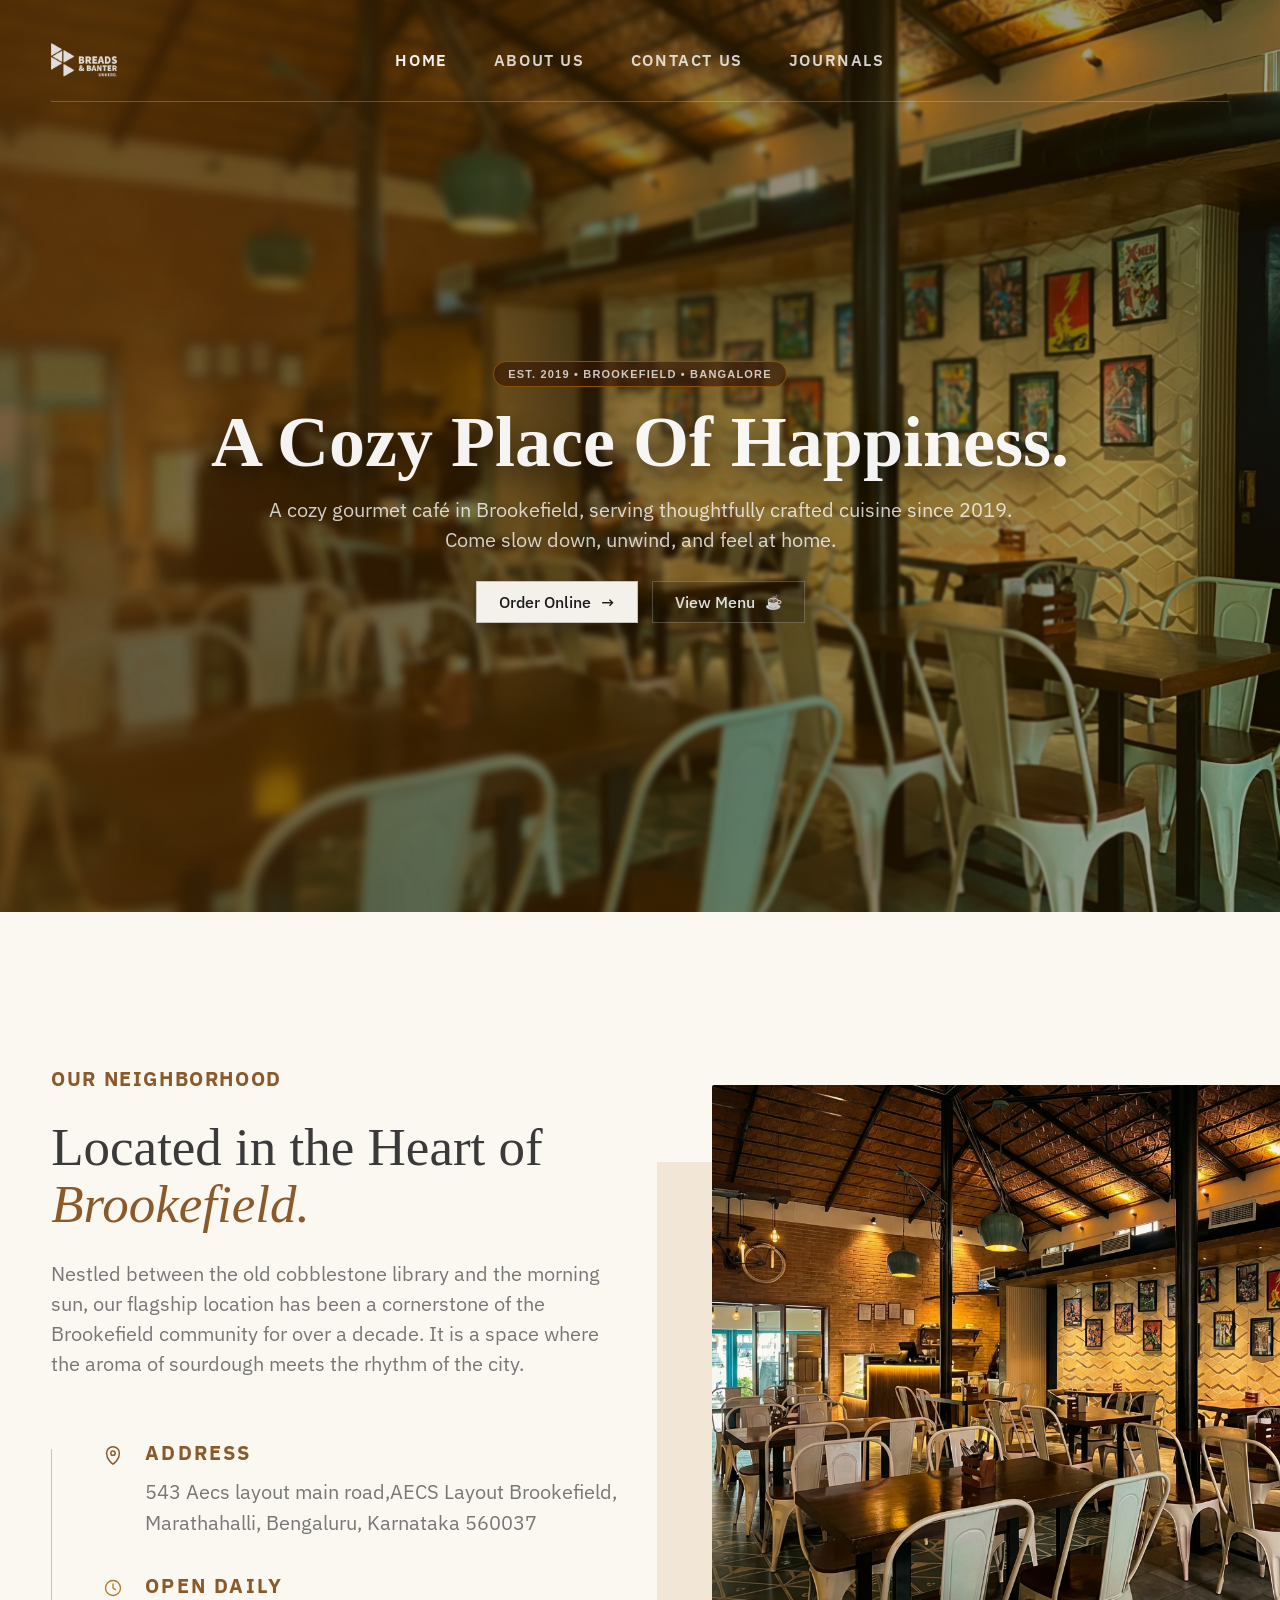
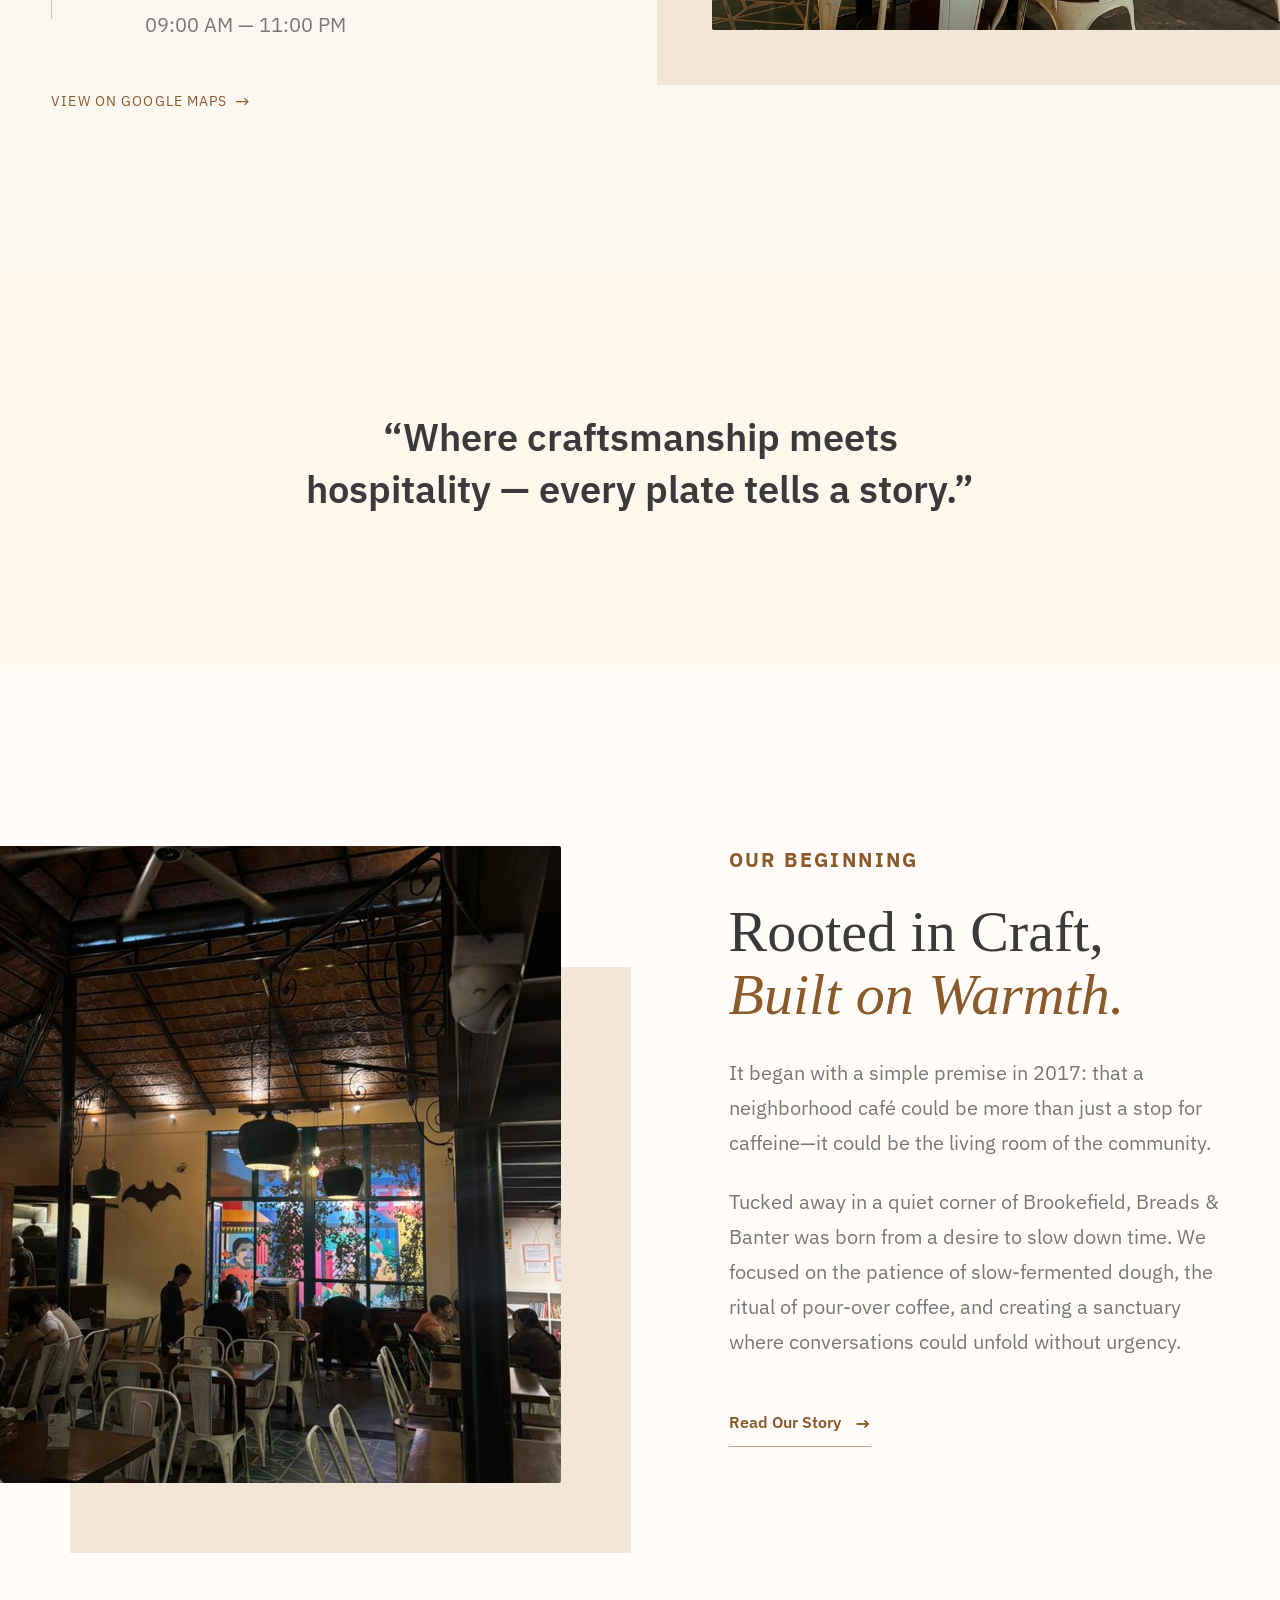
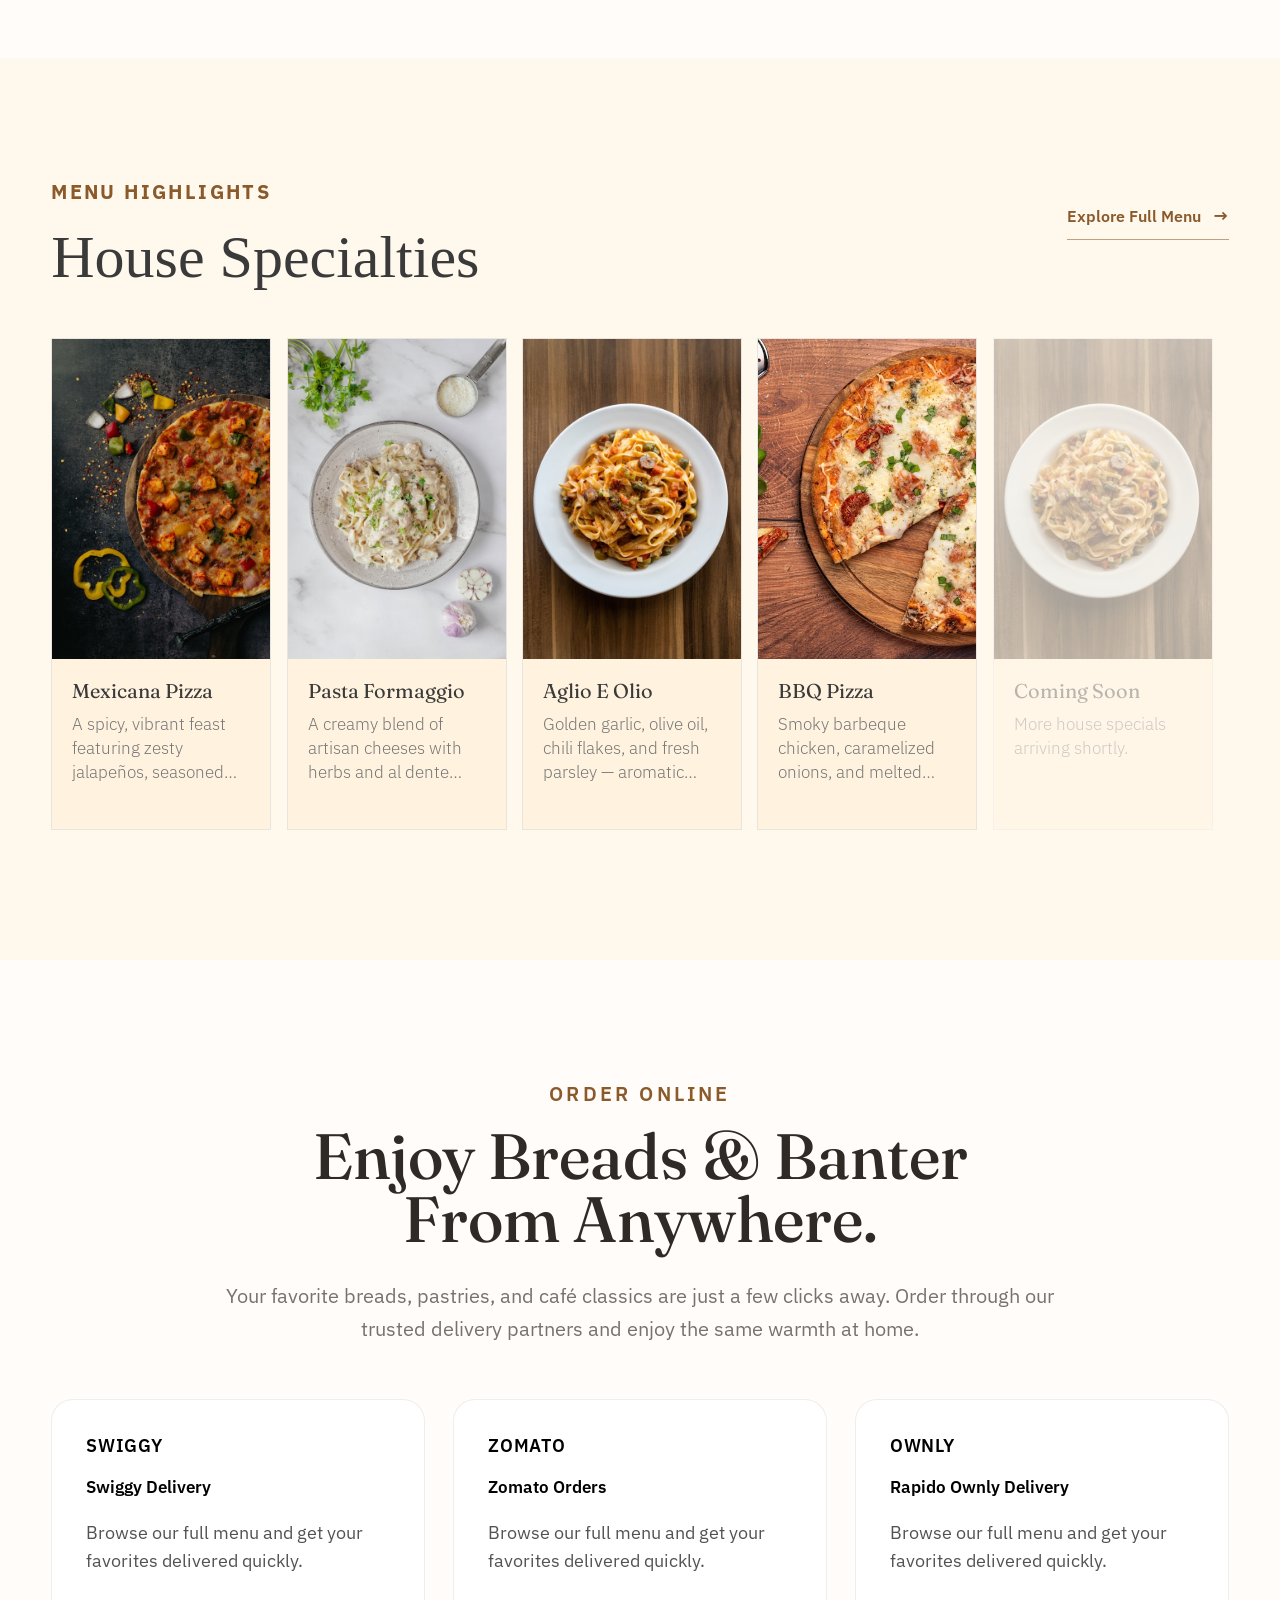
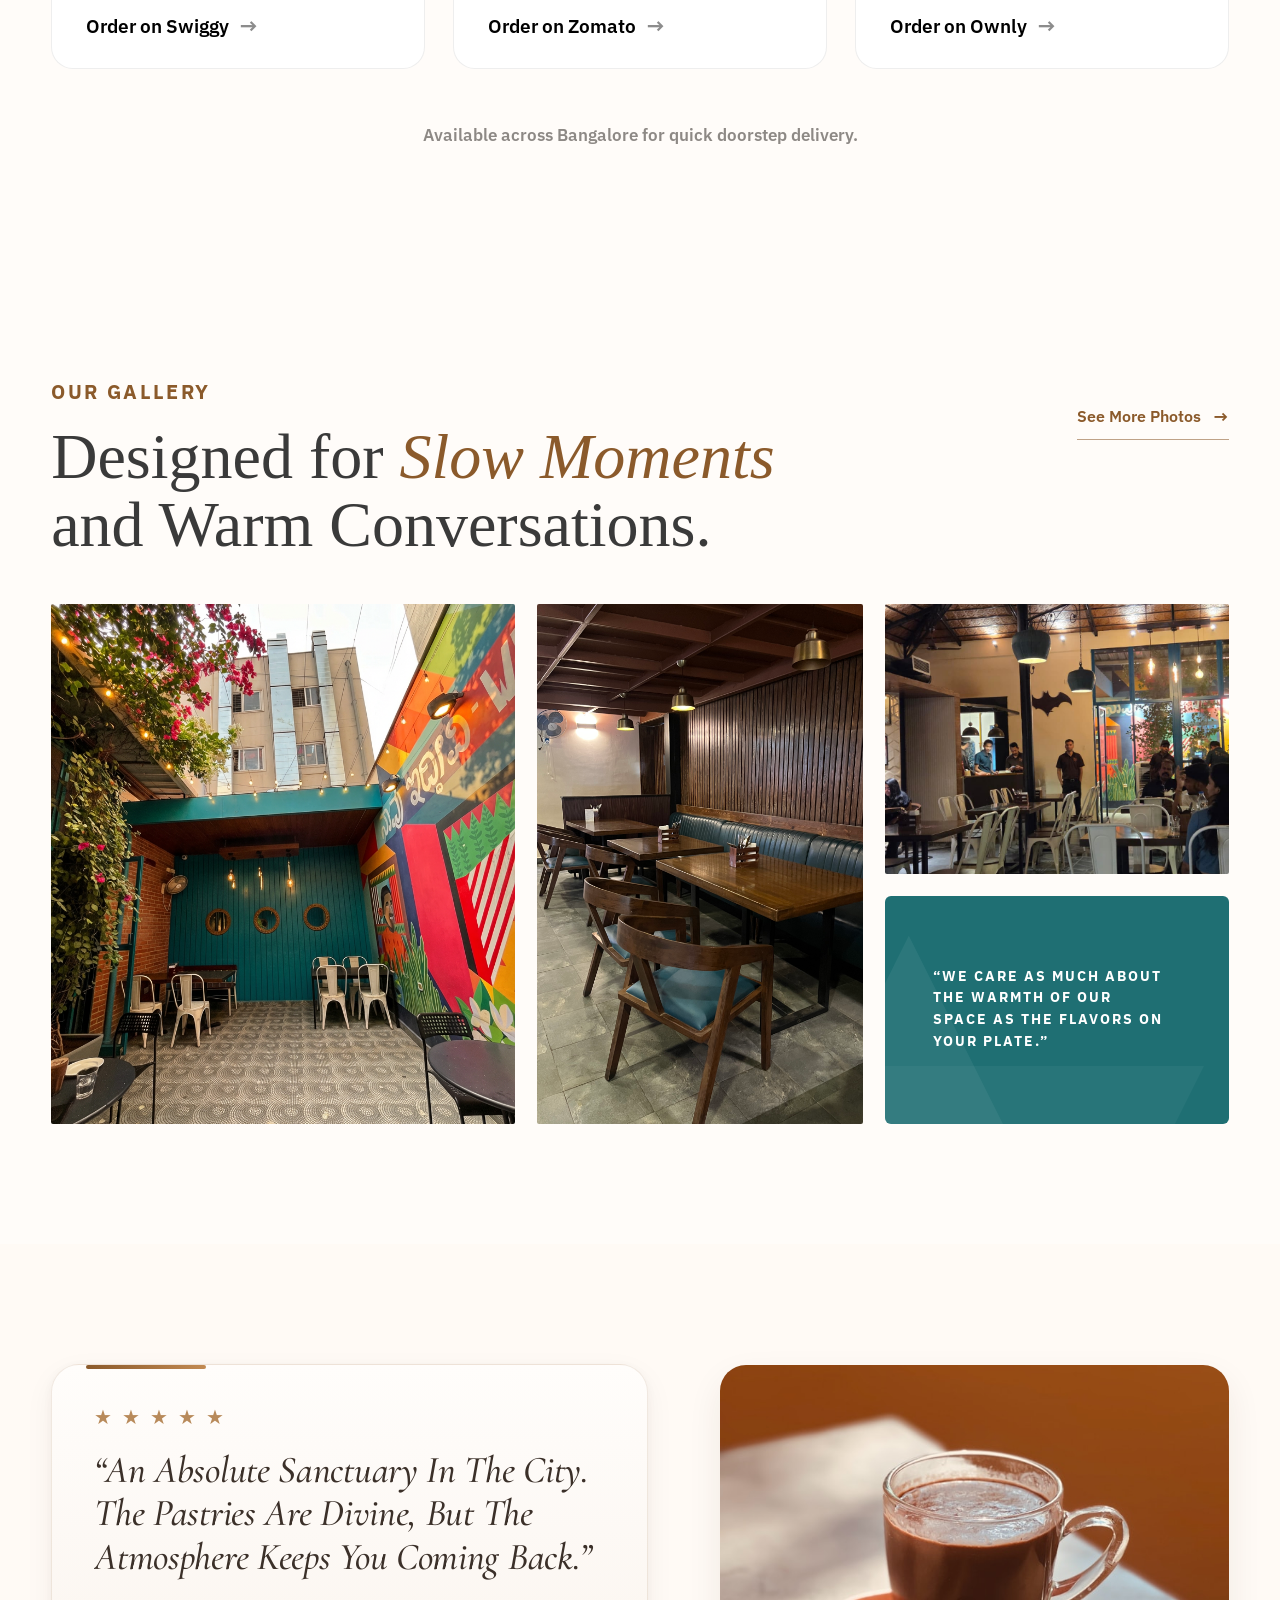
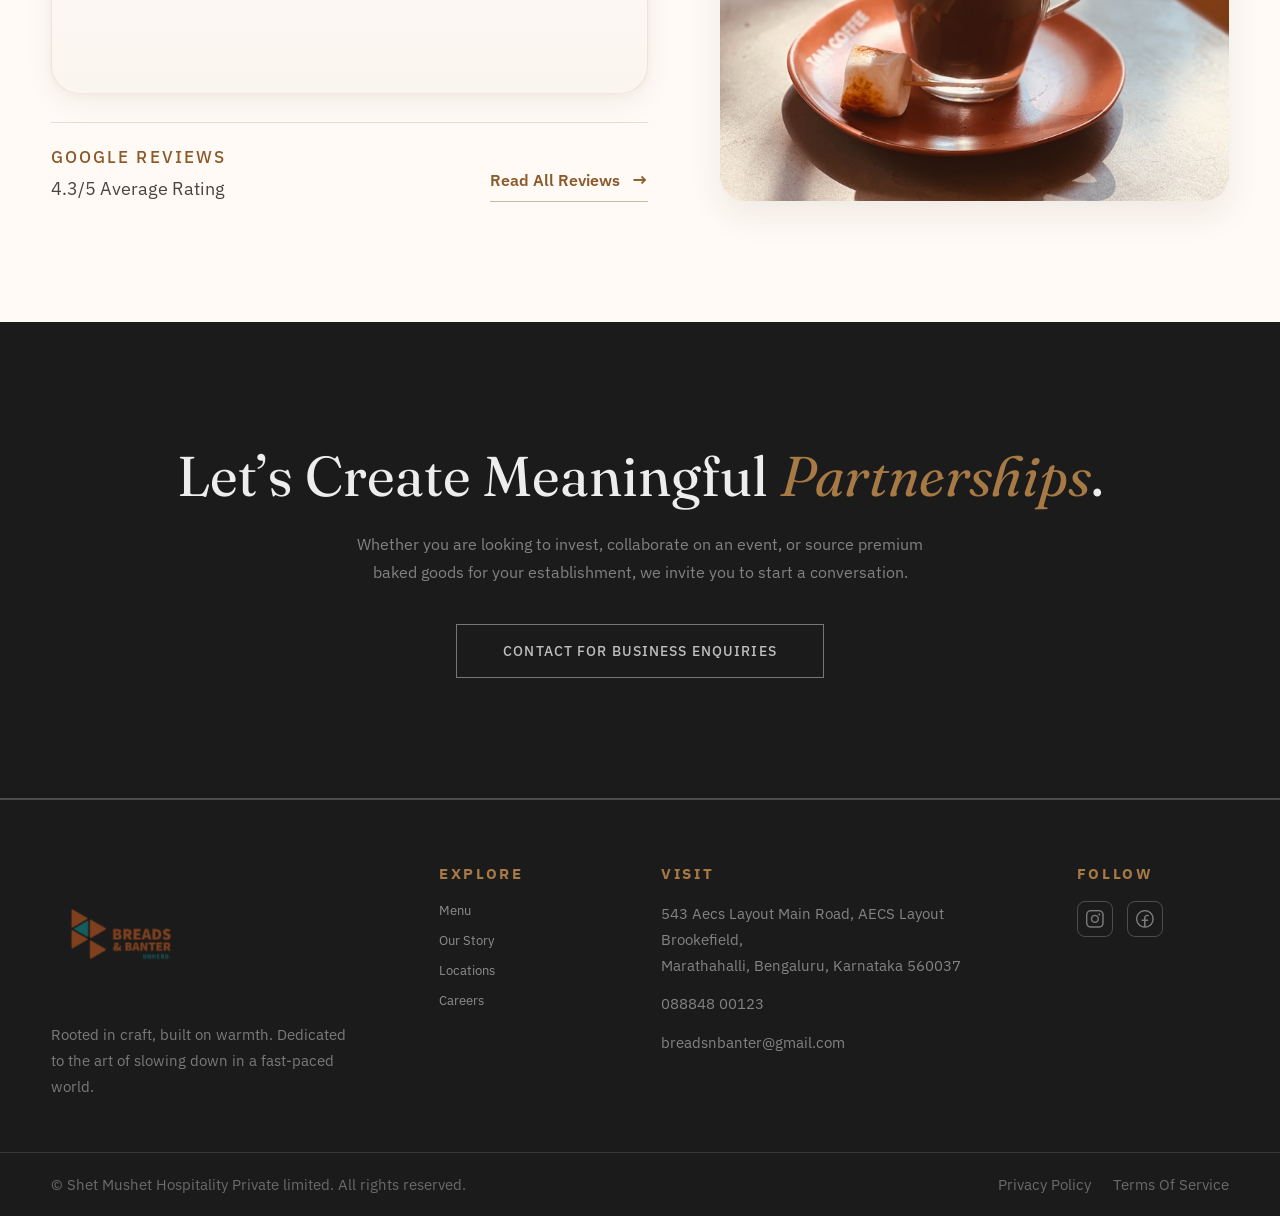
==== commit f7d24fcf: "Added proper favicon setup" ====
--- a/index.html
+++ b/index.html
@@ -10,8 +10,11 @@
   <title>Home | Breads & Banter</title>
 
   <meta name="google-site-verification" content="S001ko6R1pKwCDr6SgCLNsszWnJwOr5e-IU64Te9Wjc" />
-  <link rel="icon" type="image/x-icon" href="/favicon.ico">
-  <link rel="icon" type="image/png" href="/favicon.png">
+  <link rel="icon" type="image/png" sizes="96x96" href="/favicon-96x96.png">
+<link rel="icon" type="image/svg+xml" href="/favicon.svg">
+<link rel="shortcut icon" href="/favicon.ico">
+<link rel="apple-touch-icon" sizes="180x180" href="/apple-touch-icon.png">
+<link rel="manifest" href="/site.webmanifest">
   <link rel="stylesheet" href="static/css/style.css">
   <link rel="stylesheet" href="static/css/about.css">
   <link rel="stylesheet" href="static/css/contact.css">
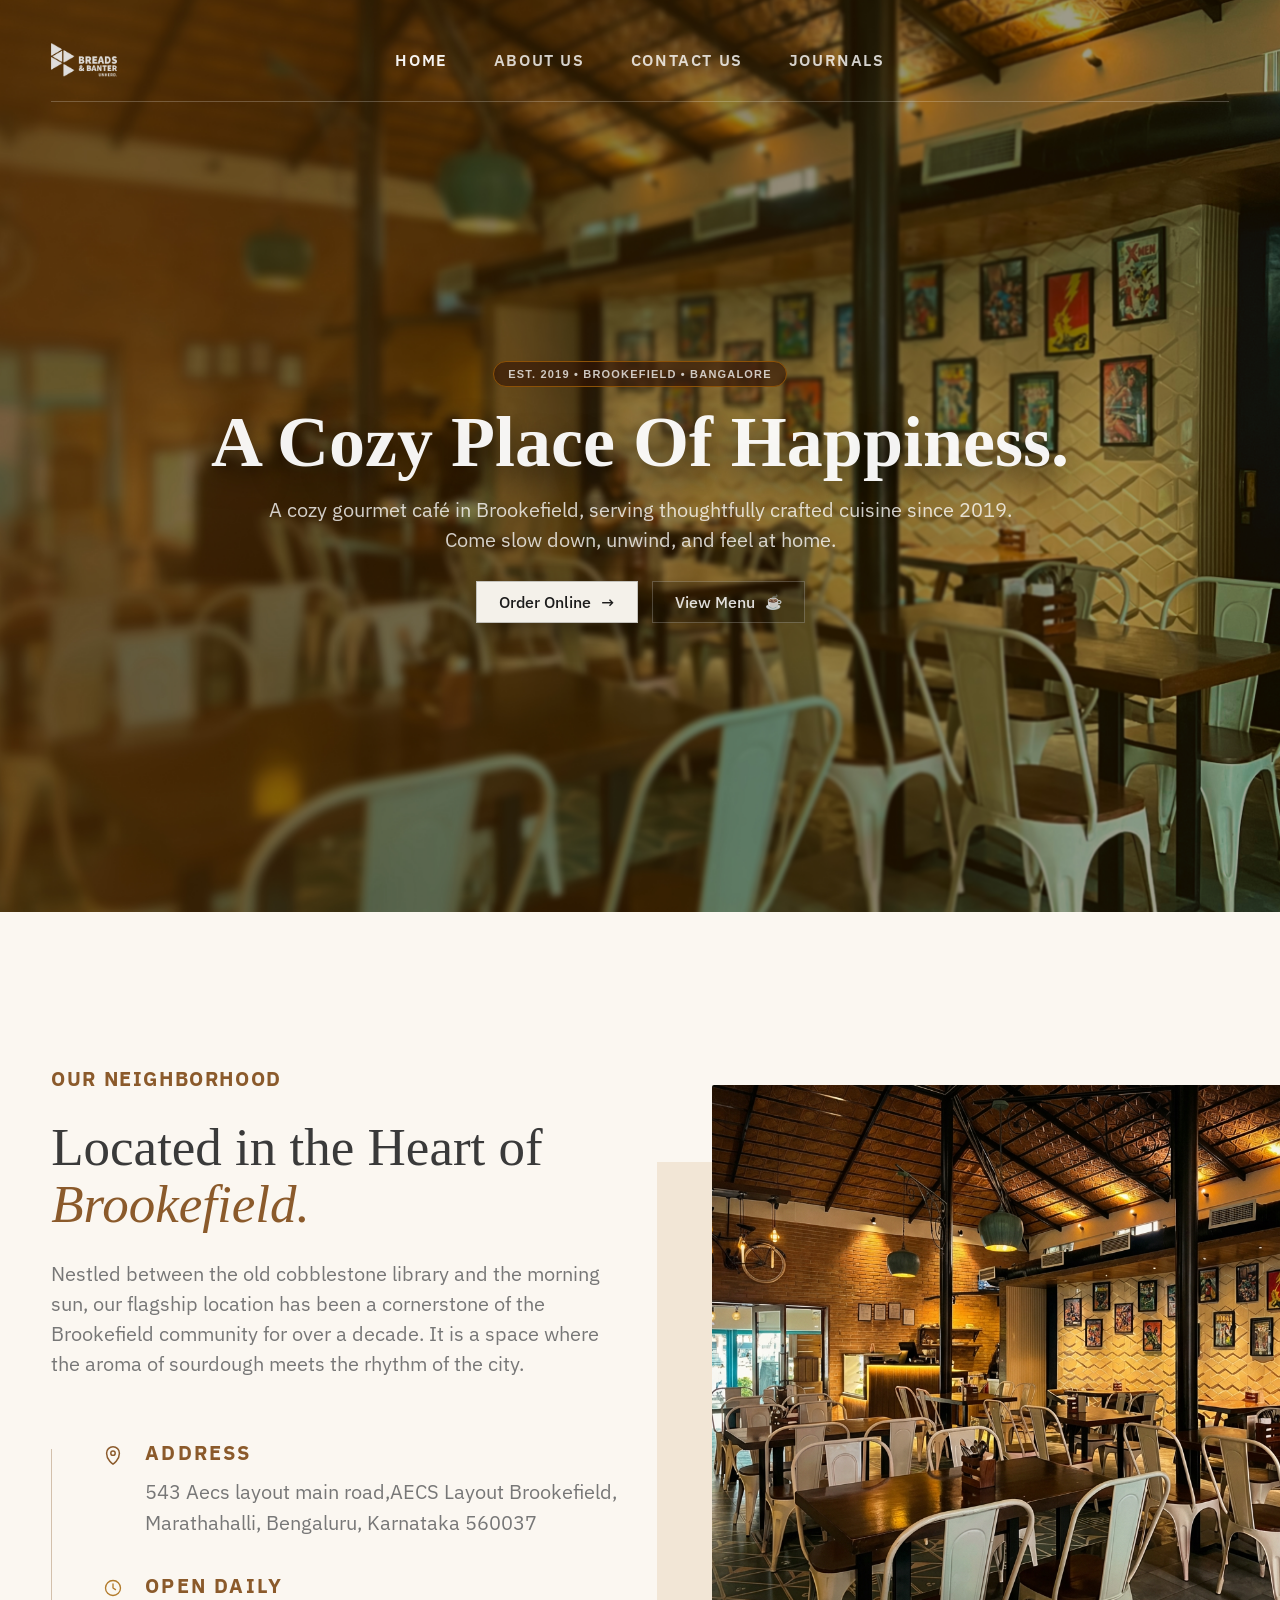
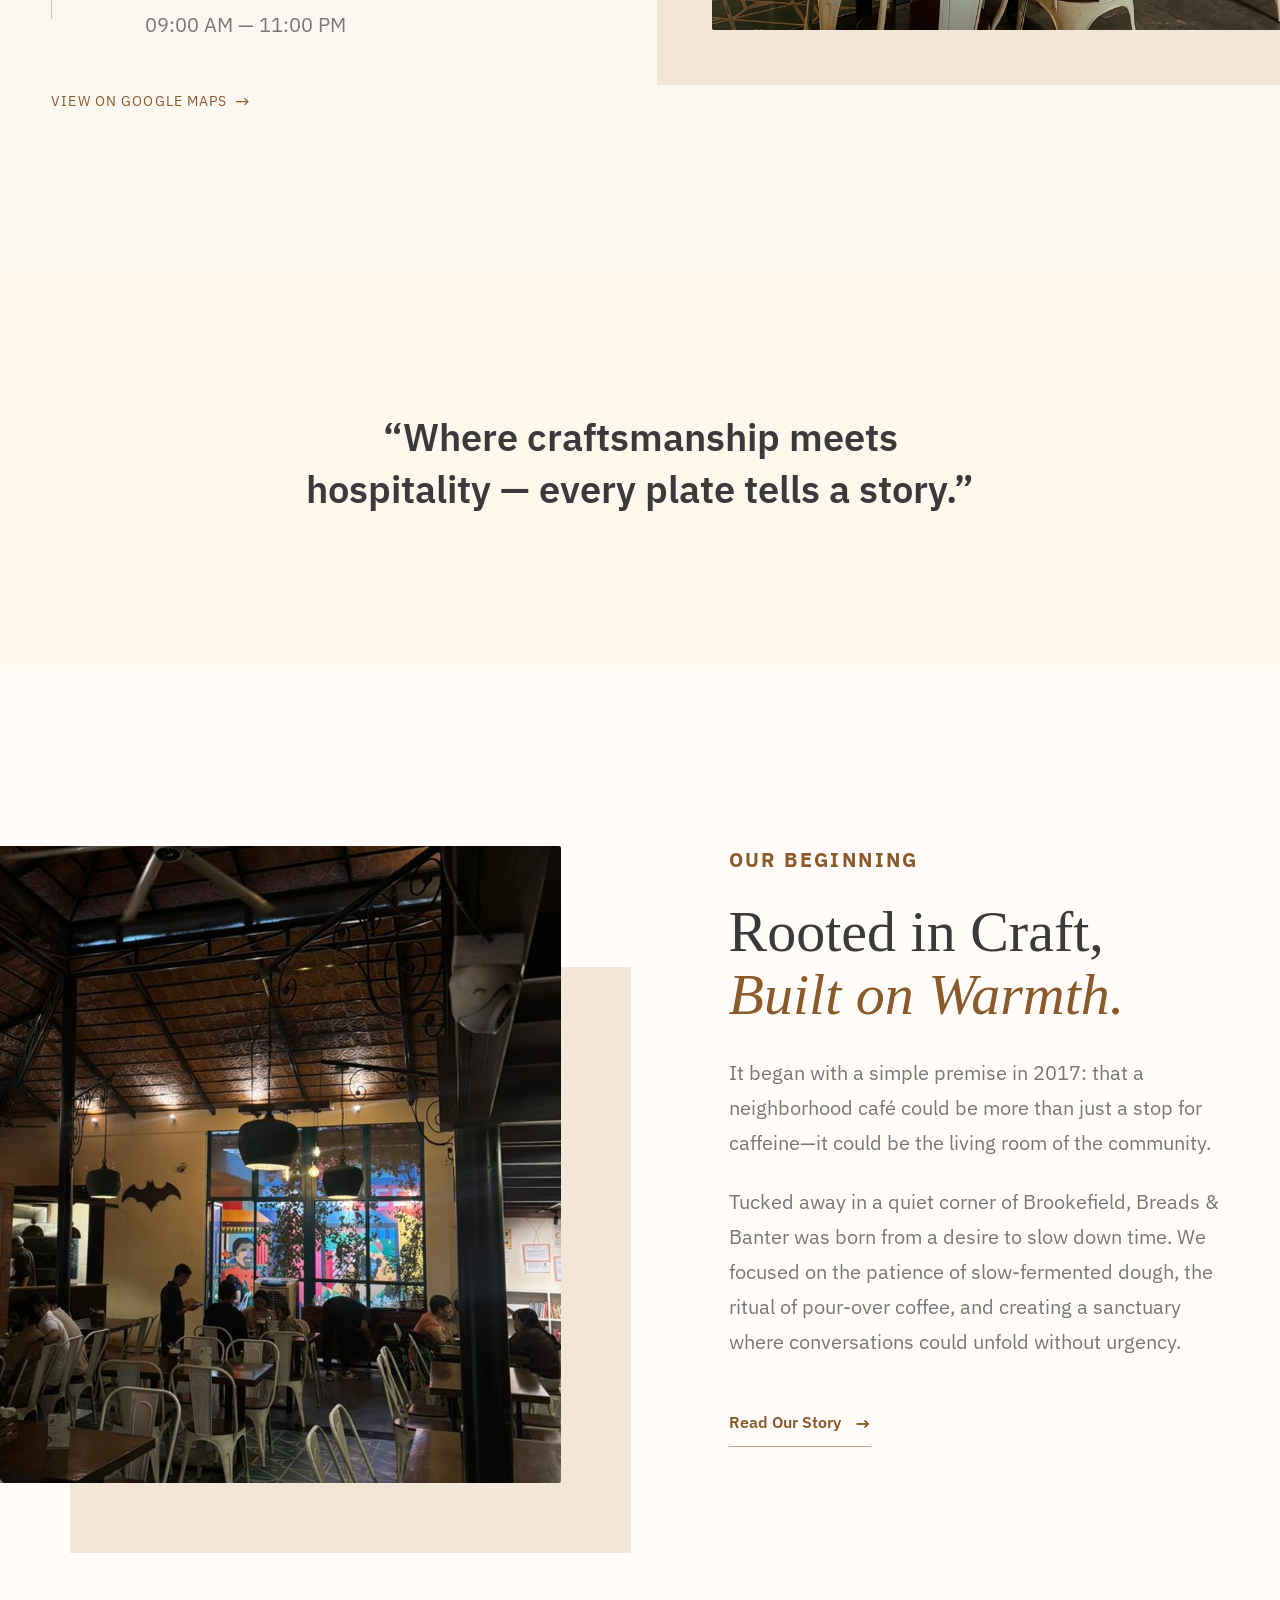
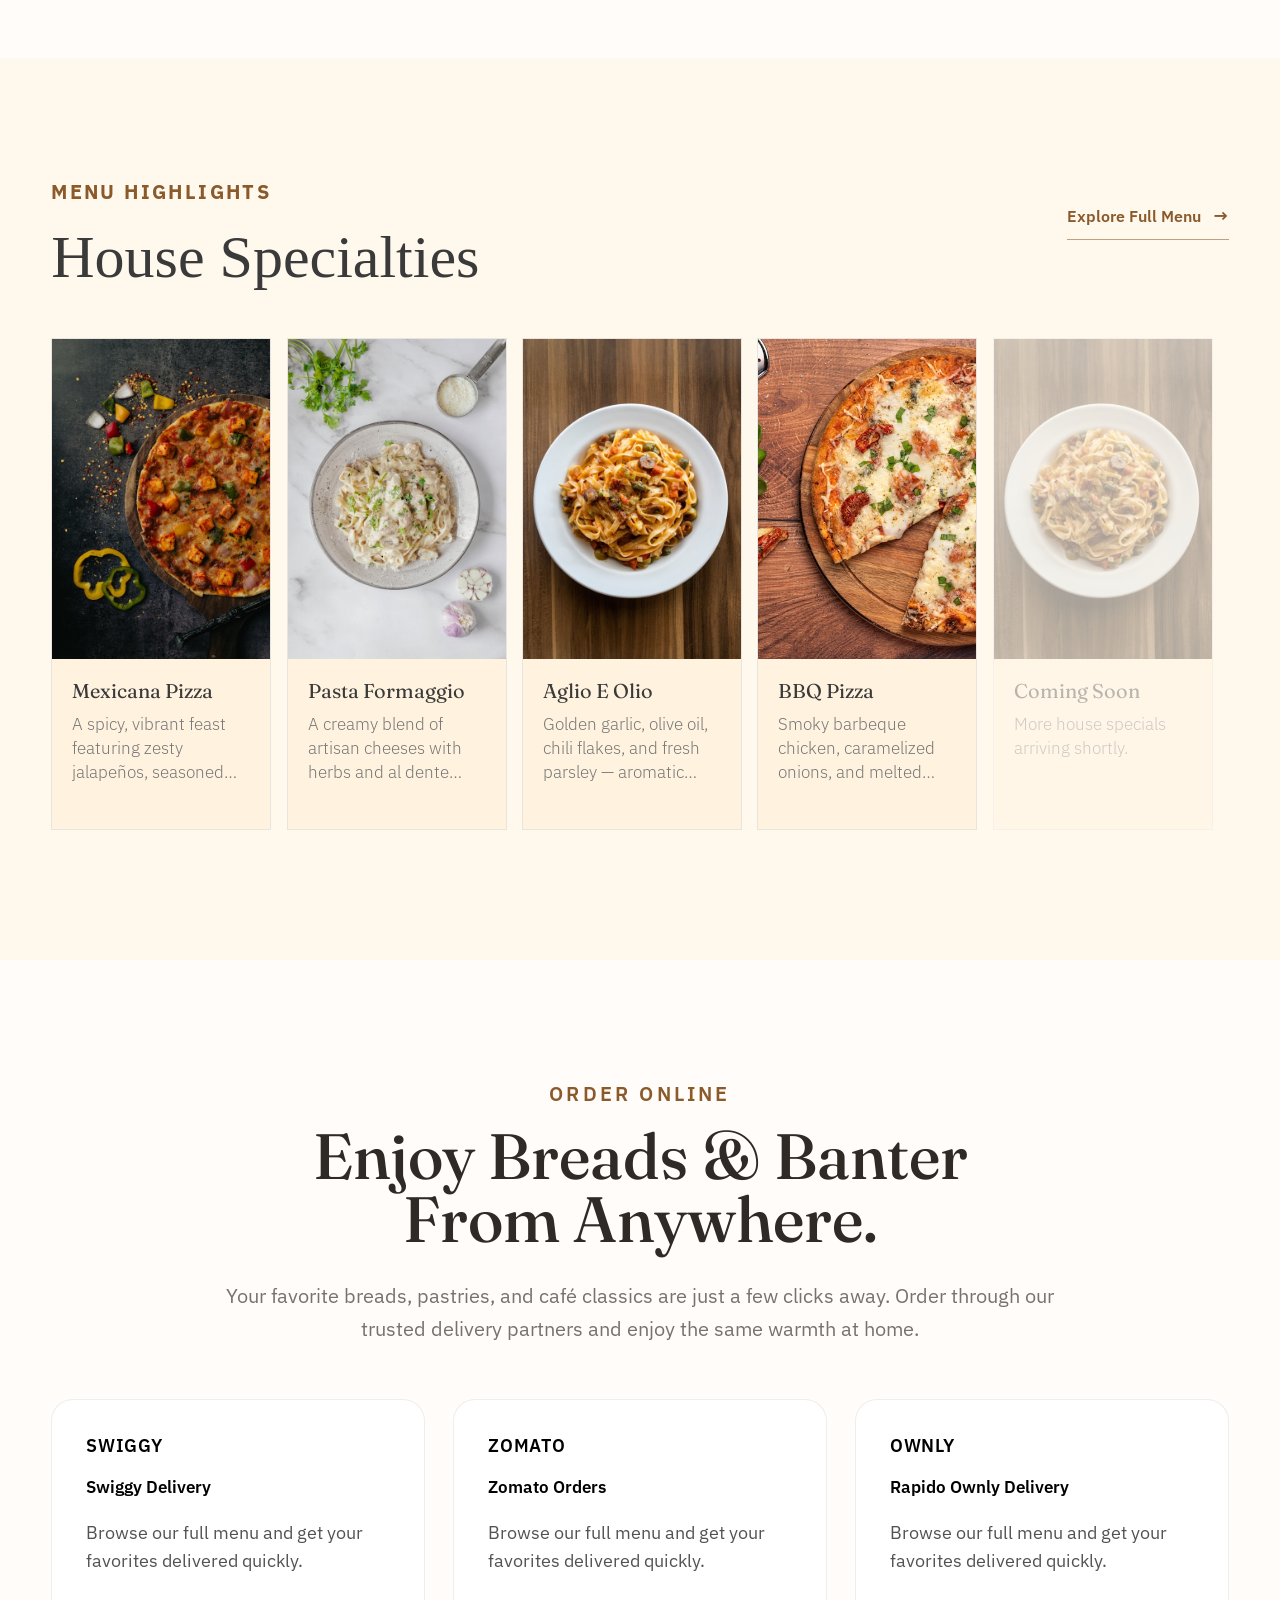
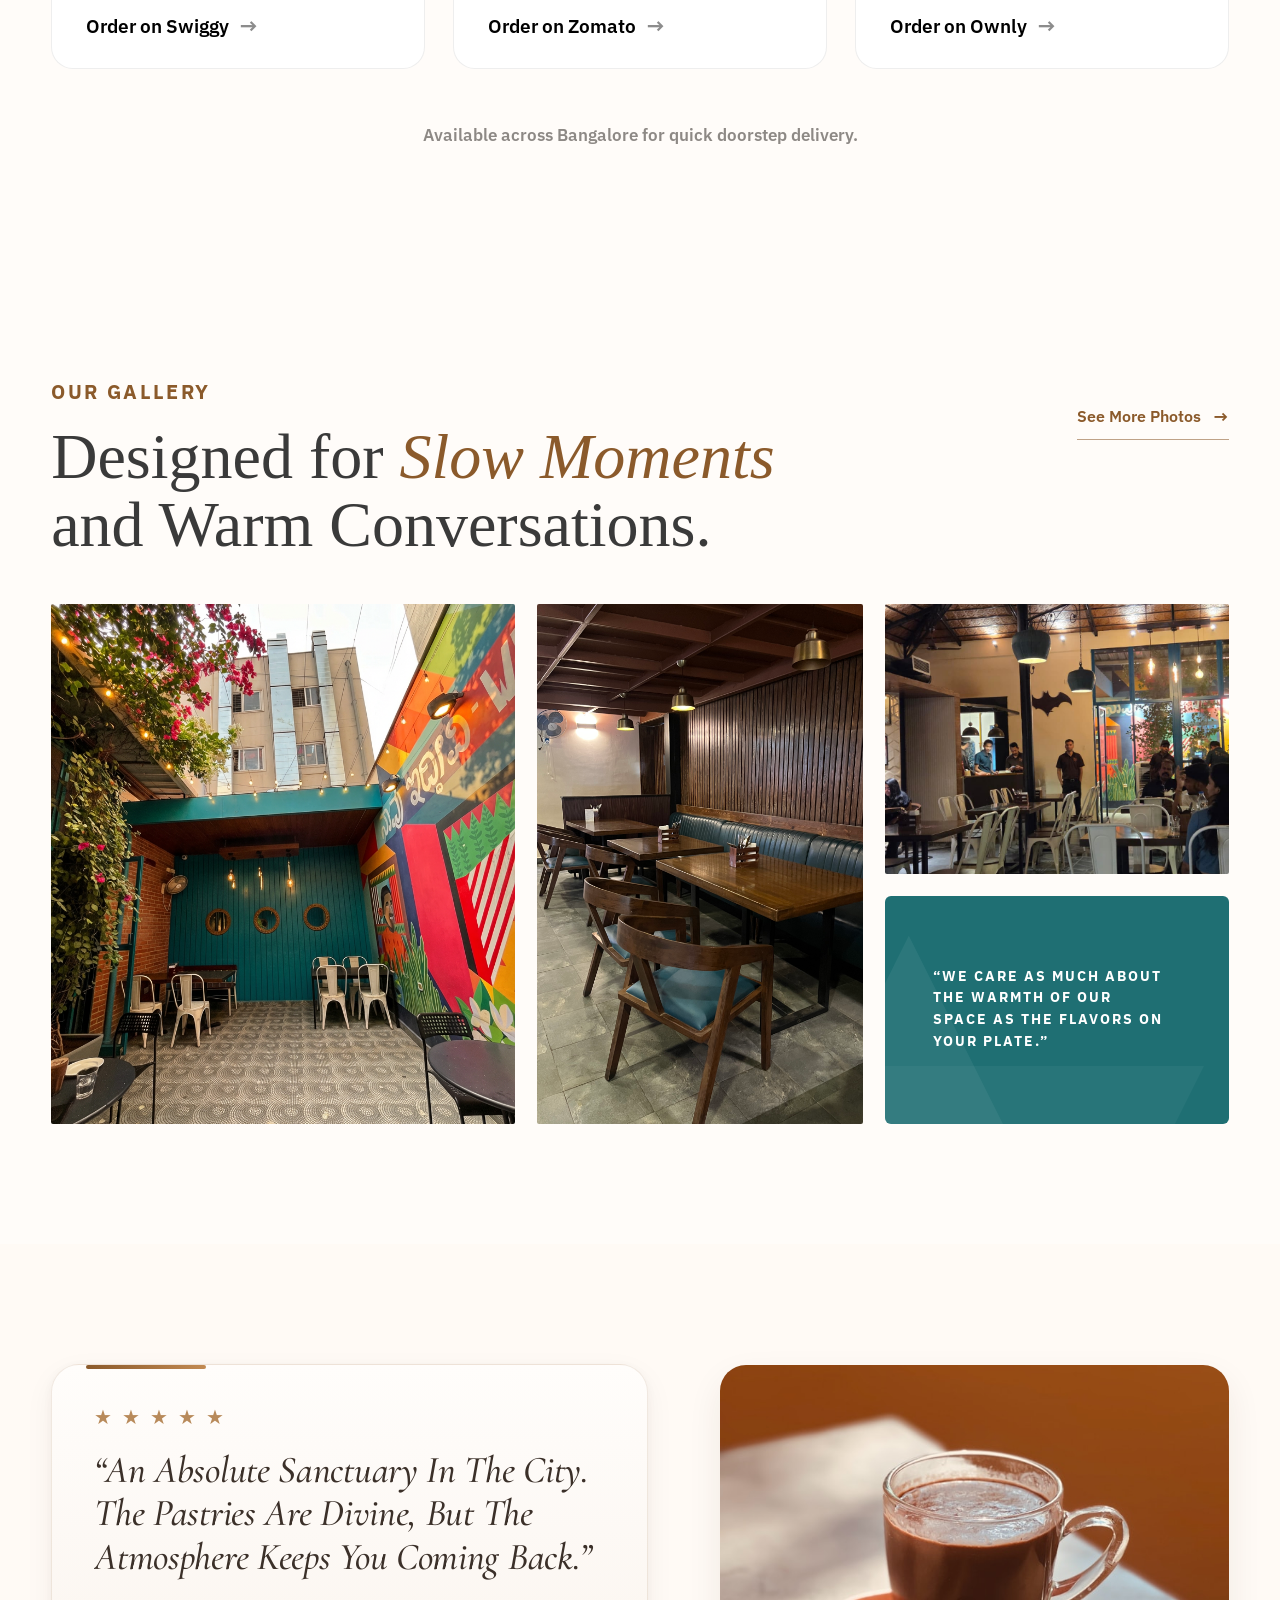
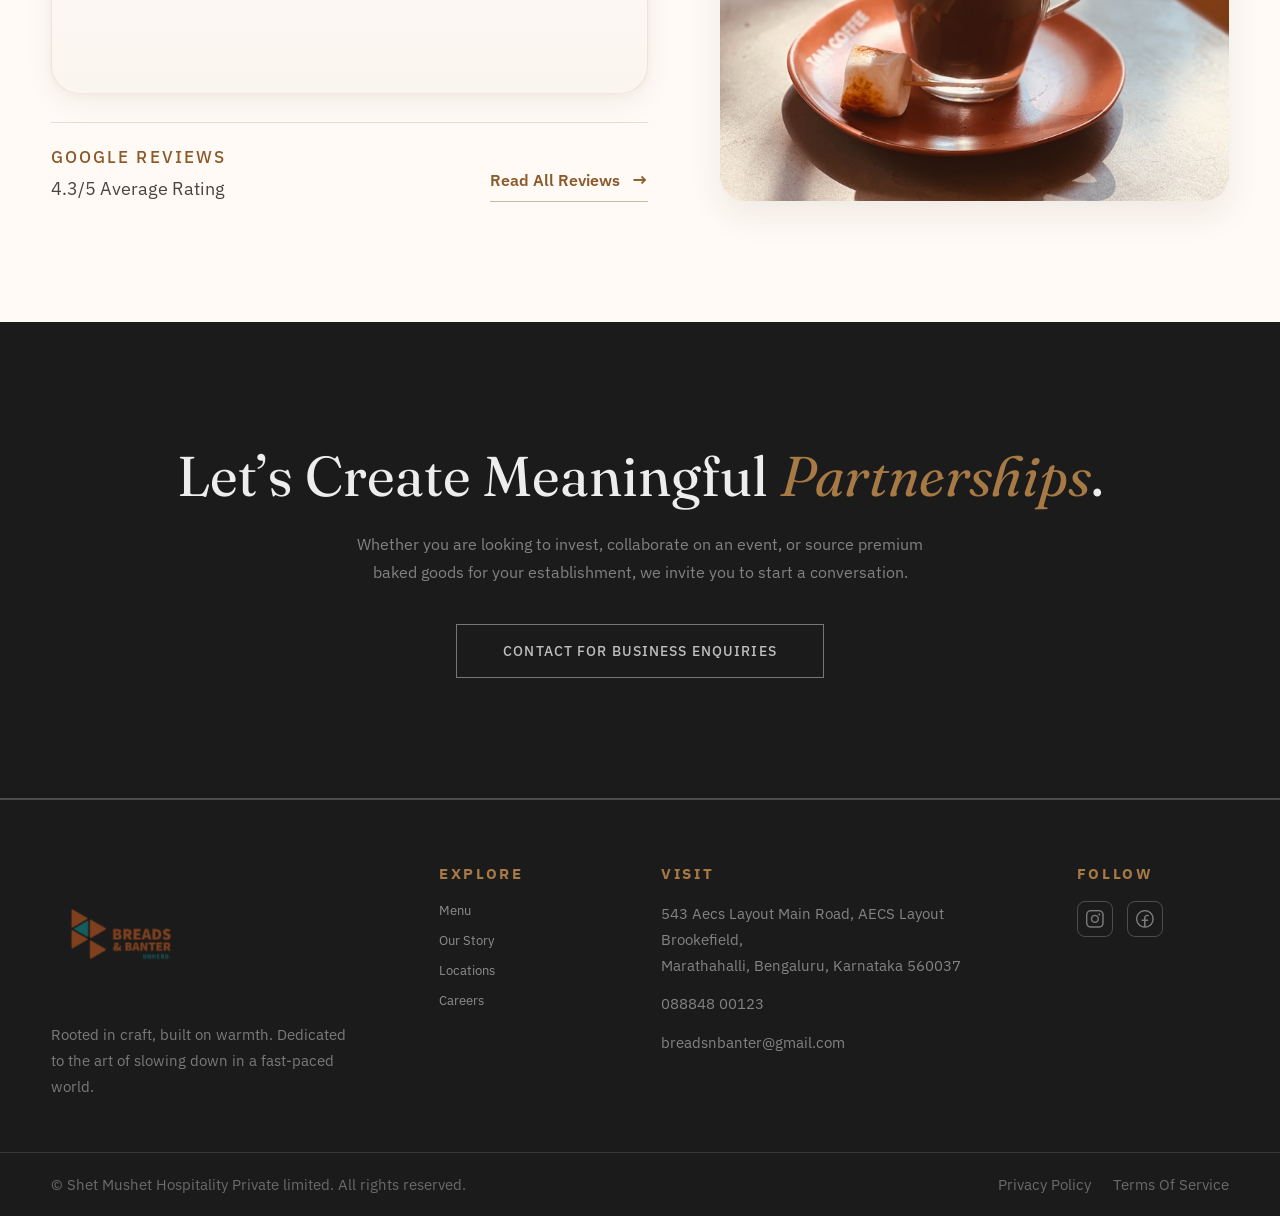
==== commit 13cf3358: "Fix favicon paths" ====
--- a/index.html
+++ b/index.html
@@ -10,7 +10,8 @@
   <title>Home | Breads & Banter</title>
 
   <meta name="google-site-verification" content="S001ko6R1pKwCDr6SgCLNsszWnJwOr5e-IU64Te9Wjc" />
-  <link rel="icon" type="image/png" sizes="96x96" href="/favicon-96x96.png">
+  <link rel="icon" type="image/png" href="/bnb-favicon.png?v=2">
+
 <link rel="icon" type="image/svg+xml" href="/favicon.svg">
 <link rel="shortcut icon" href="/favicon.ico">
 <link rel="apple-touch-icon" sizes="180x180" href="/apple-touch-icon.png">
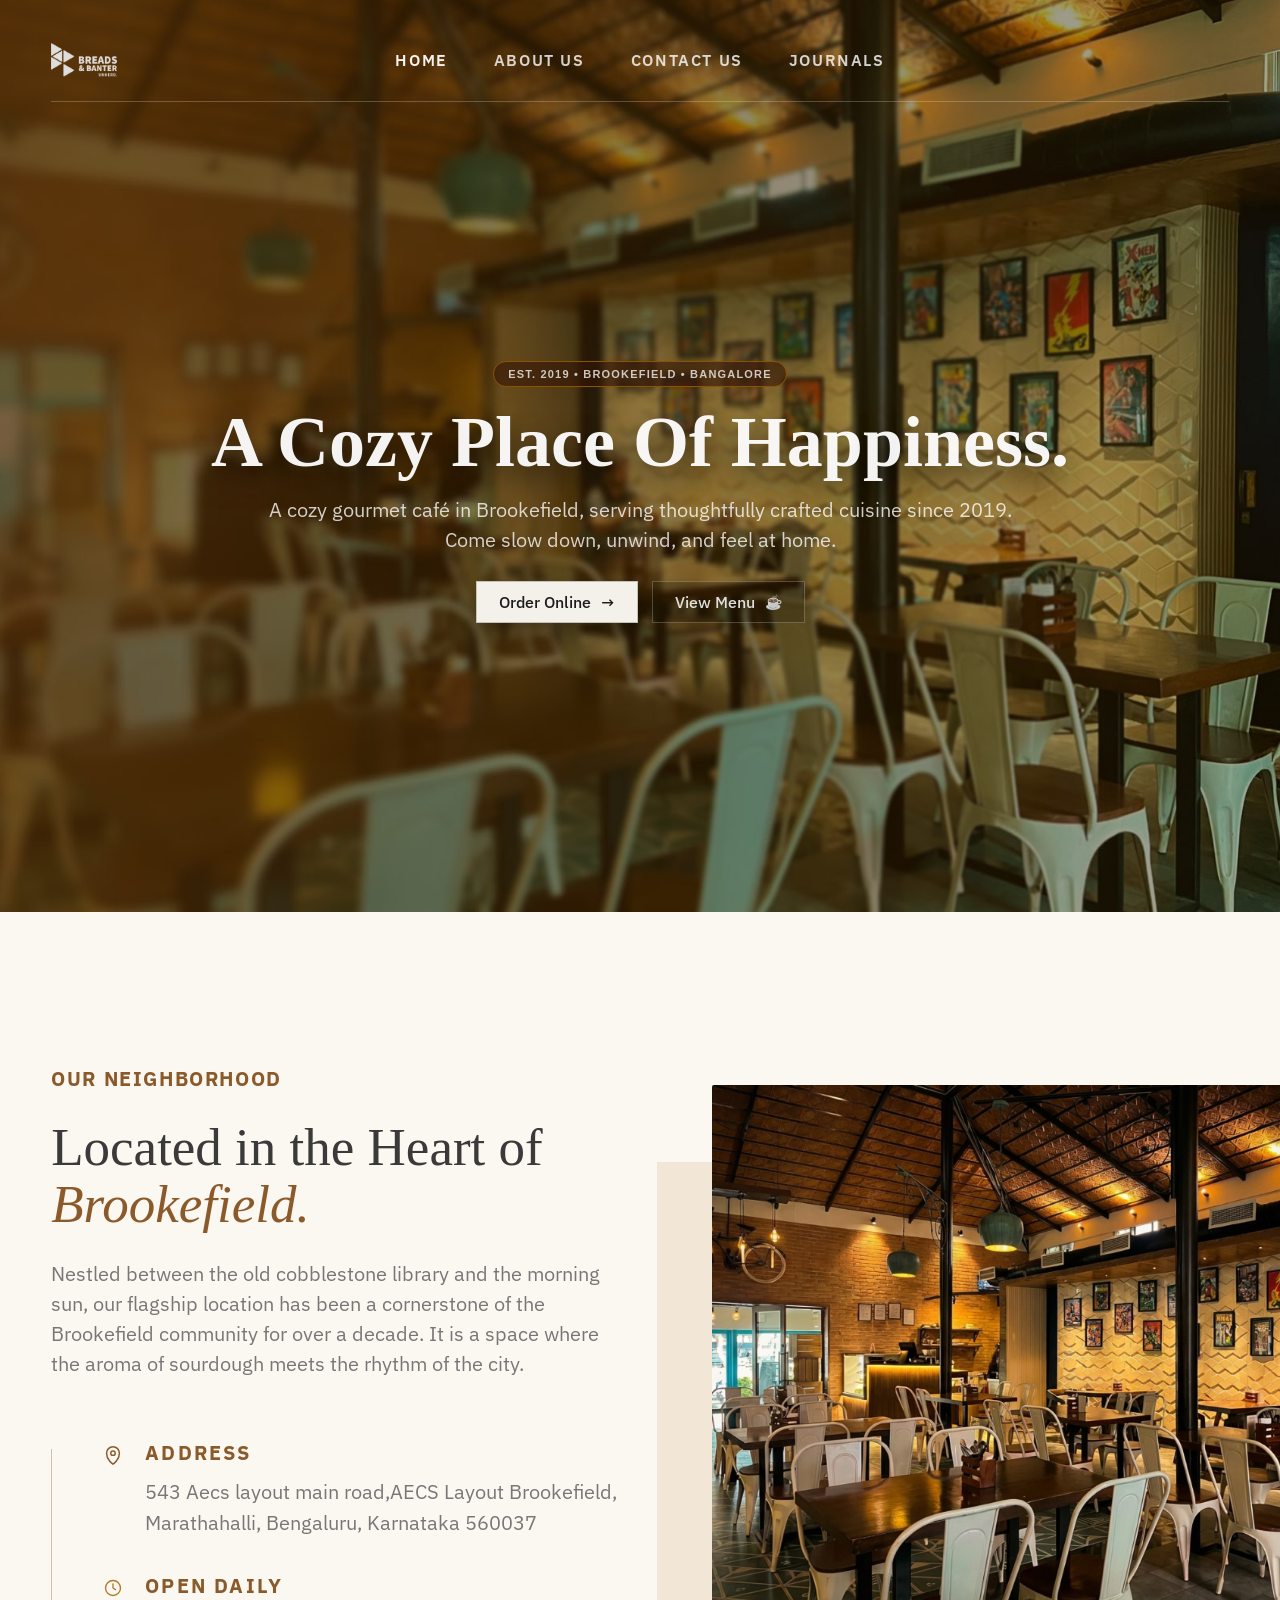
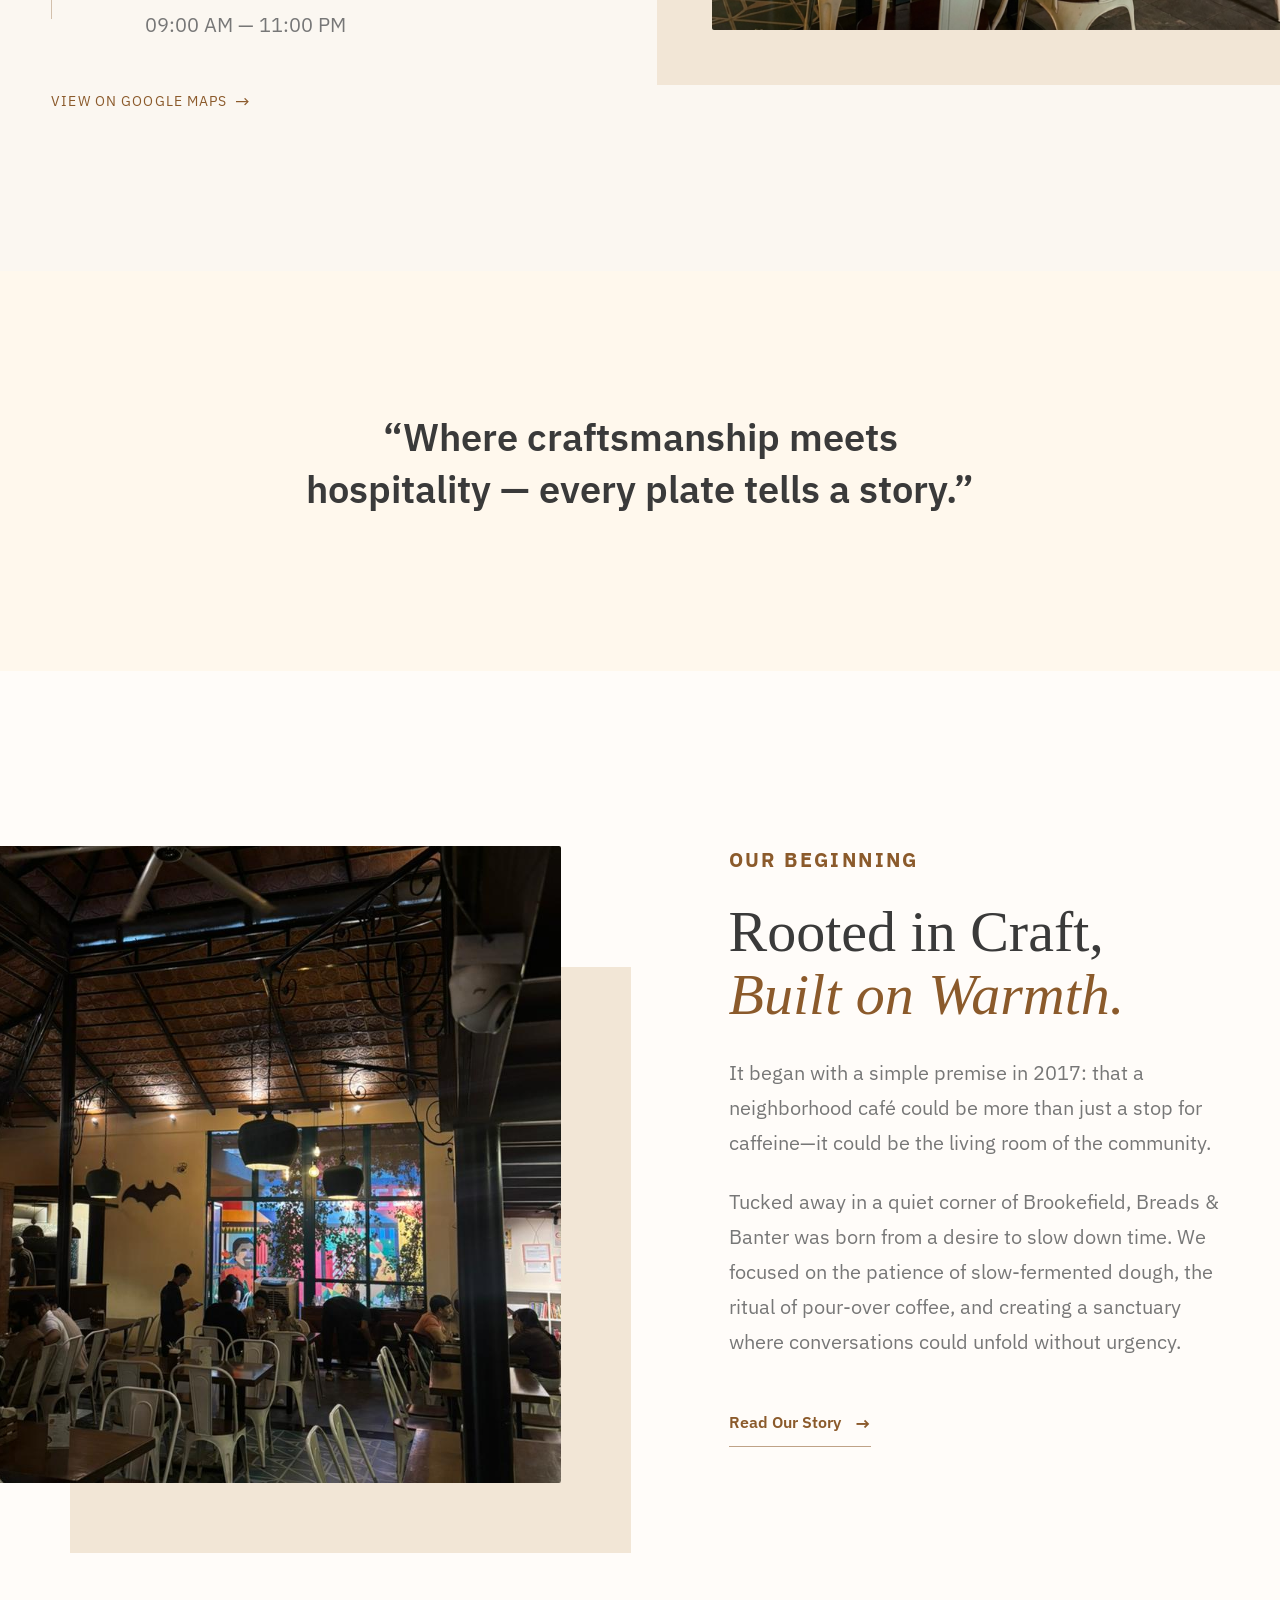
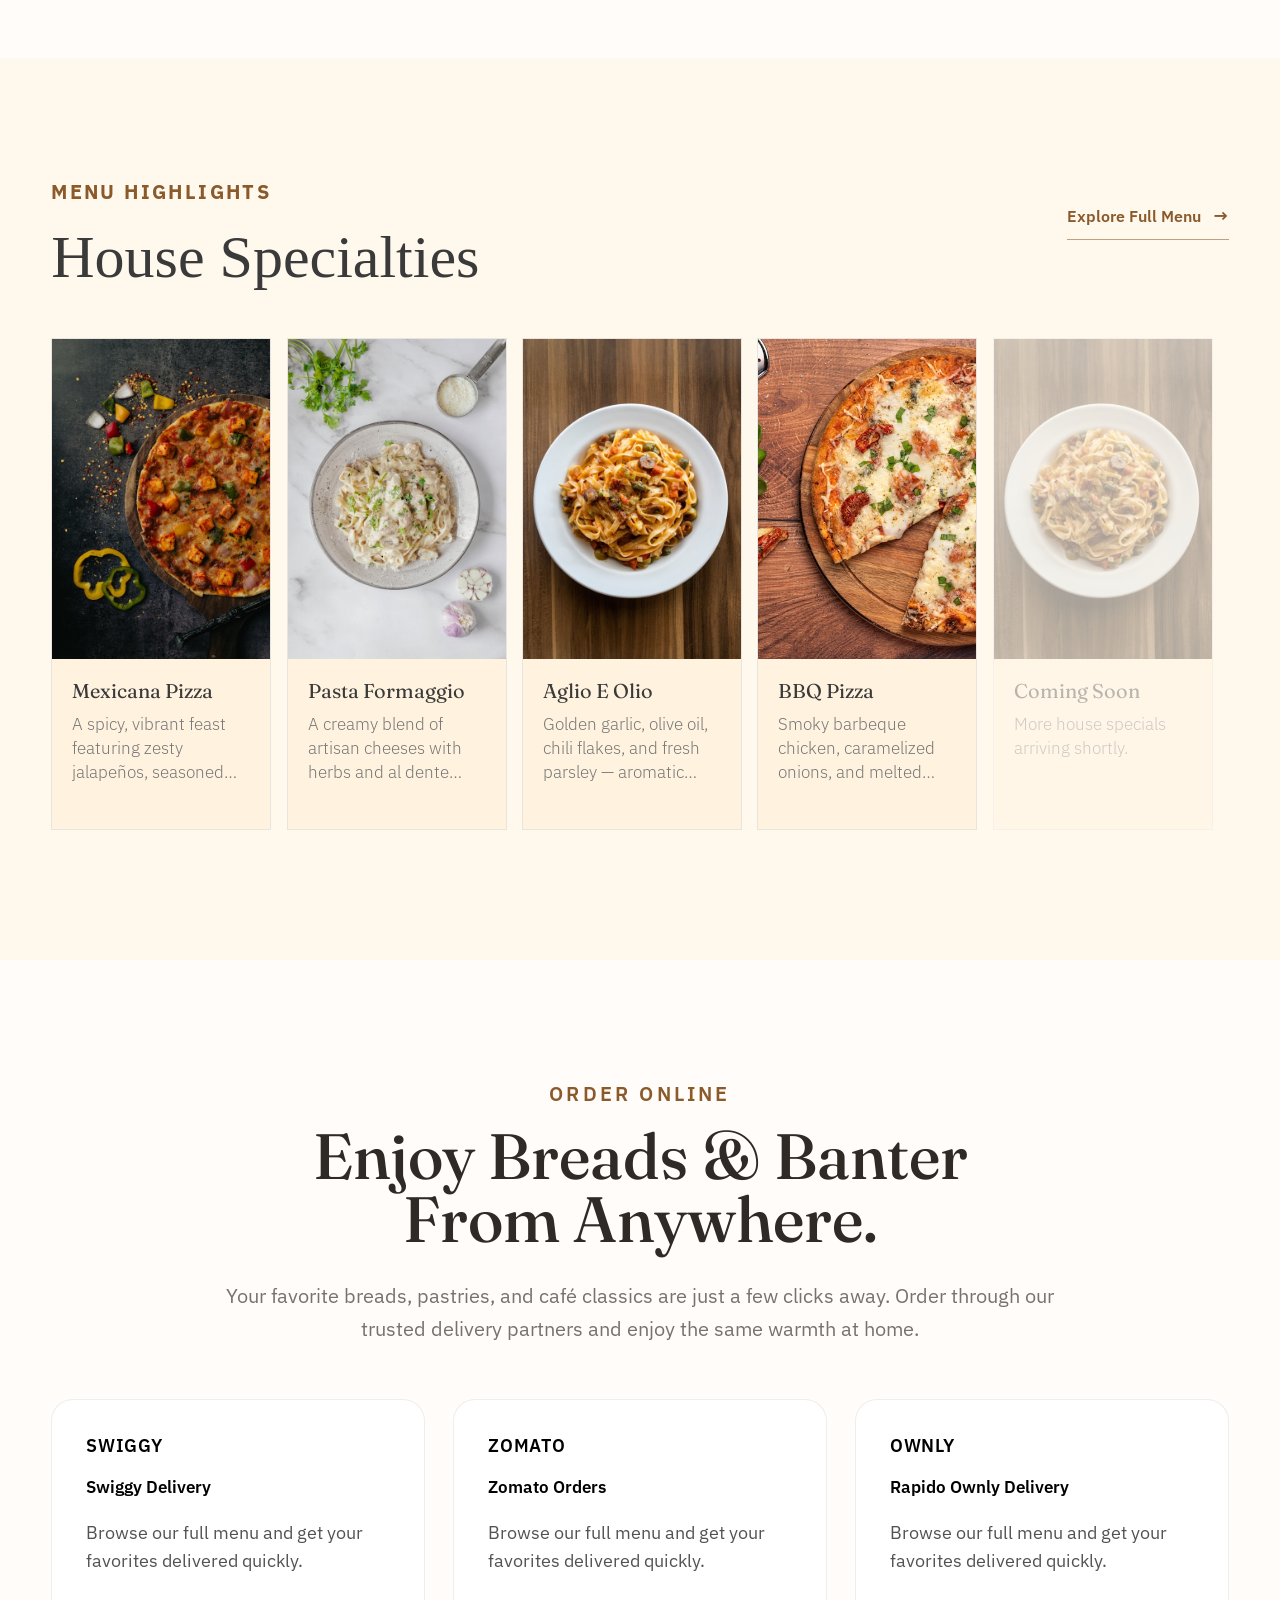
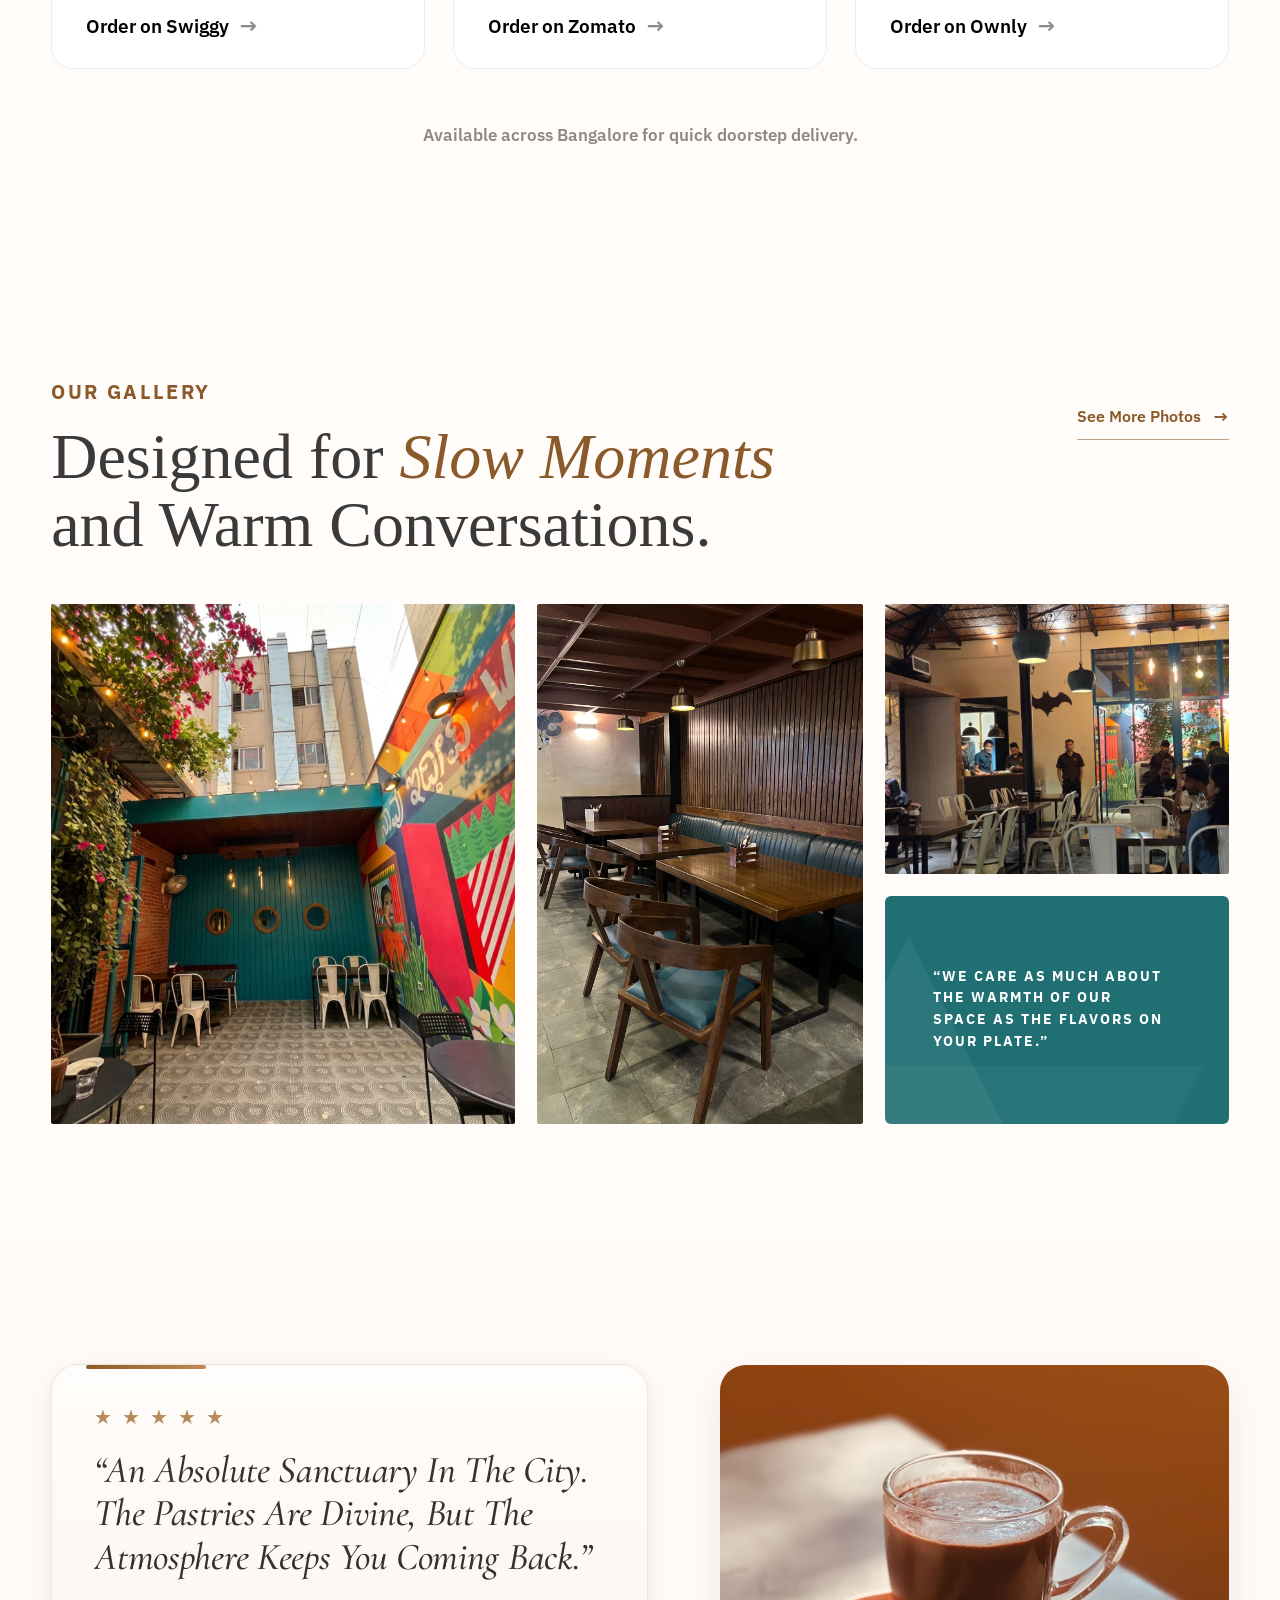
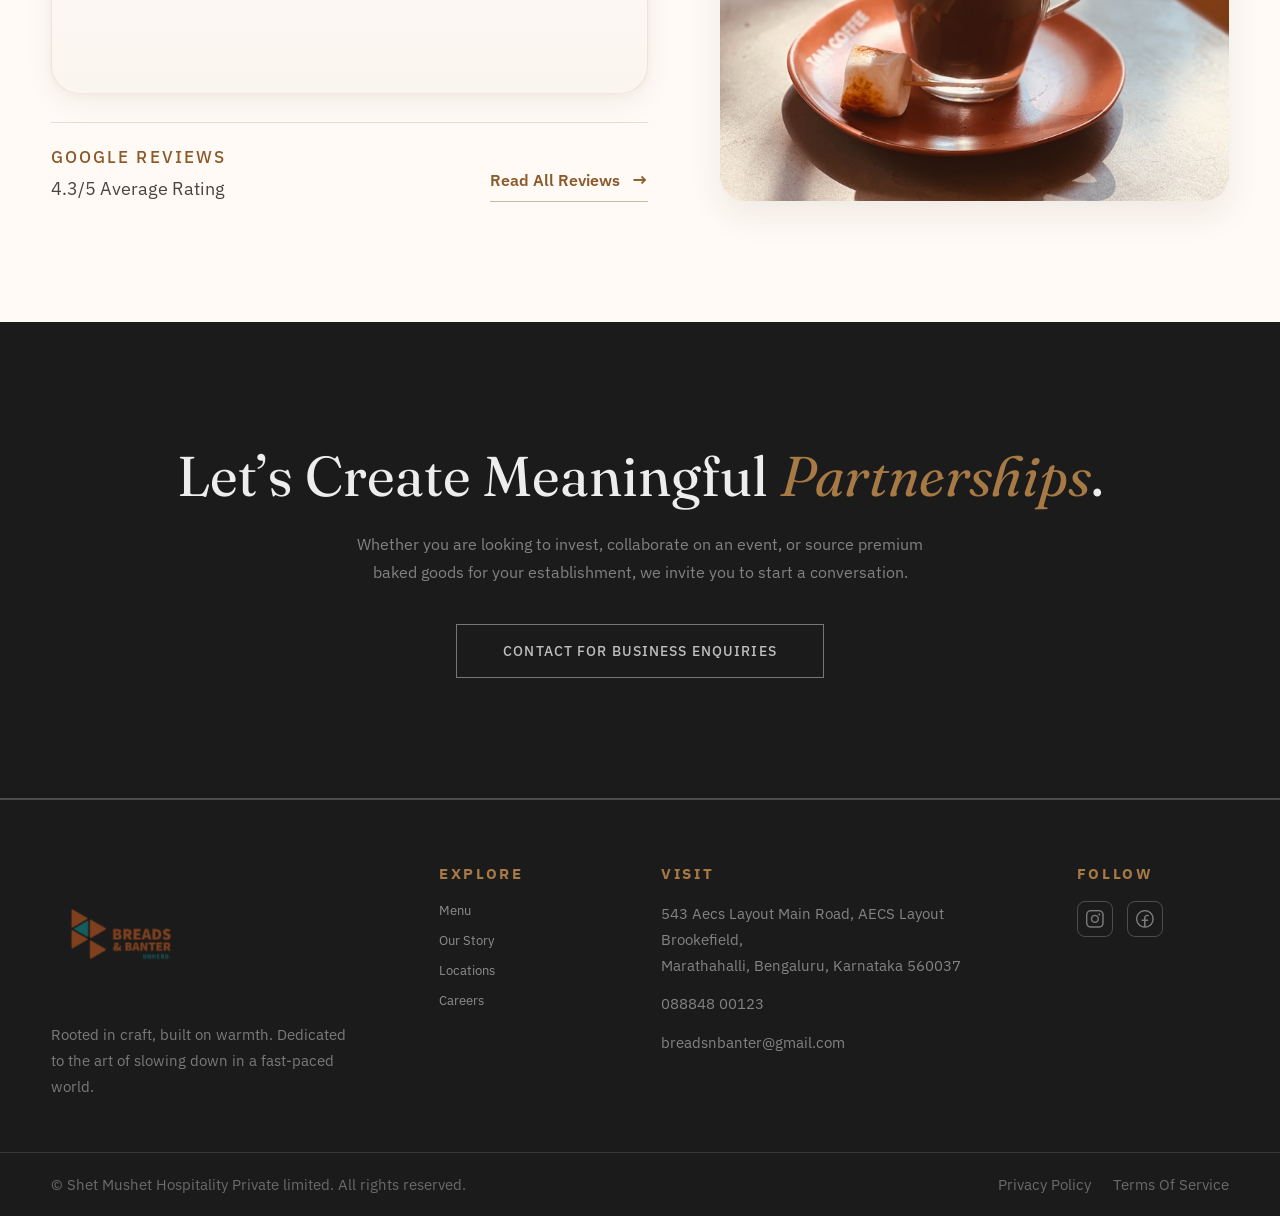
==== commit 1fb58af8: "Optimize website performance (images, fonts, lazy load)" ====
--- a/index.html
+++ b/index.html
@@ -5,17 +5,20 @@
 <!DOCTYPE html>
 <html lang="en">
 <head>
+<link rel="preconnect" href="https://fonts.googleapis.com">
+<link rel="preconnect" href="https://fonts.gstatic.com" crossorigin>
+
   <meta charset="UTF-8" />
   <meta name="viewport" content="width=device-width, initial-scale=1.0" />
   <title>Home | Breads & Banter</title>
 
   <meta name="google-site-verification" content="S001ko6R1pKwCDr6SgCLNsszWnJwOr5e-IU64Te9Wjc" />
-  <link rel="icon" type="image/png" href="/bnb-favicon.png?v=2">
-
-<link rel="icon" type="image/svg+xml" href="/favicon.svg">
-<link rel="shortcut icon" href="/favicon.ico">
-<link rel="apple-touch-icon" sizes="180x180" href="/apple-touch-icon.png">
-<link rel="manifest" href="/site.webmanifest">
+  <link rel="icon" type="image/png" href="bnb-favicon.png?v=2">
+
+<link rel="icon" type="image/svg+xml" href="favicon.svg">
+<link rel="shortcut icon" href="favicon.ico">
+<link rel="apple-touch-icon" sizes="180x180" href="apple-touch-icon.png">
+<link rel="manifest" href="site.webmanifest">
   <link rel="stylesheet" href="static/css/style.css">
   <link rel="stylesheet" href="static/css/about.css">
   <link rel="stylesheet" href="static/css/contact.css">
@@ -150,7 +153,7 @@
       <!-- RIGHT -->
 <div class="neighborhood__right">
   <div class="neighborhood__imgwrap">
-    <img src="static/images/neighborhood.jpg" alt="Cafe interior">
+    <img loading="lazy" src="static/images/neighborhood.jpg" alt="Cafe interior">
   </div>
 </div>
 
@@ -178,7 +181,7 @@
     <!-- LEFT IMAGE -->
     <div class="beginning__left">
       <div class="beginning__imgwrap">
-        <img src="static/images/beginning.jpg" alt="Cafe interior">
+        <img loading="lazy" src="static/images/beginning.jpg" alt="Cafe interior">
       </div>
     </div>
 
@@ -227,7 +230,7 @@
         <!-- CARD 1 -->
         <article class="menu-card">
           <div class="menu-card__img">
-            <img src="static/images/menu1.jpg" alt="Mexicana Pizza">
+            <img loading="lazy" src="static/images/menu1.jpg" alt="Mexicana Pizza">
           </div>
           <div class="menu-card__body">
             <h3 class="menu-card__name">Mexicana Pizza</h3>
@@ -240,7 +243,7 @@
         <!-- CARD 2 -->
         <article class="menu-card">
           <div class="menu-card__img">
-            <img src="static/images/menu2.jpg" alt="Pasta Formaggio">
+            <img loading="lazy" src="static/images/menu2.jpg" alt="Pasta Formaggio">
           </div>
           <div class="menu-card__body">
             <h3 class="menu-card__name">Pasta Formaggio</h3>
@@ -253,7 +256,7 @@
         <!-- CARD 3 -->
         <article class="menu-card">
           <div class="menu-card__img">
-            <img src="static/images/menu3.jpg" alt="Aglio E Olio">
+            <img loading="lazy" src="static/images/menu3.jpg" alt="Aglio E Olio">
           </div>
           <div class="menu-card__body">
             <h3 class="menu-card__name">Aglio E Olio</h3>
@@ -266,7 +269,7 @@
         <!-- CARD 4 -->
         <article class="menu-card">
           <div class="menu-card__img">
-            <img src="static/images/menu4.jpg" alt="BBQ Pizza">
+            <img loading="lazy" src="static/images/menu4.jpg" alt="BBQ Pizza">
           </div>
           <div class="menu-card__body">
             <h3 class="menu-card__name">BBQ Pizza</h3>
@@ -281,7 +284,7 @@
     <!-- CARD 5 (DISABLED / PARTIAL) -->
     <article class="menu-card menu-card--disabled">
       <div class="menu-card__img">
-        <img src="static/images/menu3.jpg">
+        <img loading="lazy" src="static/images/menu3.jpg">
       </div>
       <div class="menu-card__body">
         <h3 class="menu-card__name">Coming Soon</h3>
@@ -379,18 +382,18 @@
     <div class="gallery__grid">
       <!-- Left big image -->
       <div class="gallery__item gallery__item--left">
-        <img src="static/images/gallery1.jpg" alt="Cafe entrance">
+        <img loading="lazy" src="static/images/gallery1.jpg" alt="Cafe entrance">
       </div>
 
       <!-- Middle tall image -->
       <div class="gallery__item gallery__item--mid">
-        <img src="static/images/gallery2.jpg" alt="Seating area">
+        <img loading="lazy" src="static/images/gallery2.jpg" alt="Seating area">
       </div>
 
       <!-- Right column -->
       <div class="gallery__right">
         <div class="gallery__item gallery__item--rightTop">
-          <img src="static/images/gallery3.jpg" alt="Cafe interior">
+          <img loading="lazy" src="static/images/gallery3.jpg" alt="Cafe interior">
         </div>
 <div class="gallery__quote">
   <p>
@@ -433,7 +436,7 @@
         <!--
         <article class="team__member">
           <div class="team__photo">
-            <img src="/static/images/team1.jpg" alt="Elias Thorne">
+            <img loading="lazy" src="/static/images/team1.jpg" alt="Elias Thorne">
           </div>
           <div class="team__meta">
             <h3 class="team__name">Elias Thorne</h3>
@@ -446,7 +449,7 @@
         <!--
         <article class="team__member">
           <div class="team__photo">
-            <img src="/static/images/team2.jpg" alt="Sarah Jenkins">
+            <img loading="lazy" src="/static/images/team2.jpg" alt="Sarah Jenkins">
           </div>
           <div class="team__meta">
             <h3 class="team__name">Sarah Jenkins</h3>
@@ -459,7 +462,7 @@
         <!--
         <article class="team__member">
           <div class="team__photo">
-            <img src="/static/images/team3.jpg" alt="Marcus Lee">
+            <img loading="lazy" src="/static/images/team3.jpg" alt="Marcus Lee">
           </div>
           <div class="team__meta">
             <h3 class="team__name">Marcus Lee</h3>
@@ -472,7 +475,7 @@
         <!--
         <article class="team__member team__member--disabled">
           <div class="team__photo">
-            <img src="/static/images/team4.jpg" alt="Coming Soon">
+            <img loading="lazy" src="/static/images/team4.jpg" alt="Coming Soon">
           </div>
           <div class="team__meta">
             <h3 class="team__name">More Soon</h3>
@@ -542,7 +545,7 @@
 
       <div class="reviews__right">
         <div class="reviews__img">
-          <img src="static/images/review-coffee.jpg" alt="Coffee on table">
+          <img loading="lazy" src="static/images/review-coffee.jpg" alt="Coffee on table">
         </div>
       </div>
 
@@ -582,7 +585,7 @@
     <!-- LEFT -->
     <div class="site-footer__brand">
       <div class="site-footer__logo">
-        <img src="static/images/footer-logo.png" alt="Breads & Banter">
+        <img loading="lazy" src="static/images/footer-logo.png" alt="Breads & Banter">
       </div>
 
       <p class="site-footer__desc">
@@ -620,10 +623,10 @@
 
       <div class="site-footer__social">
         <a href="index.html#" aria-label="Instagram" class="site-footer__icon">
-          <img src="static/images/icon-instagram.png" alt="">
+          <img loading="lazy" src="static/images/icon-instagram.png" alt="">
         </a>
         <a href="index.html#" aria-label="Facebook" class="site-footer__icon">
-          <img src="static/images/icon-facebook.png" alt="">
+          <img loading="lazy" src="static/images/icon-facebook.png" alt="">
         </a>
       </div>
     </div>
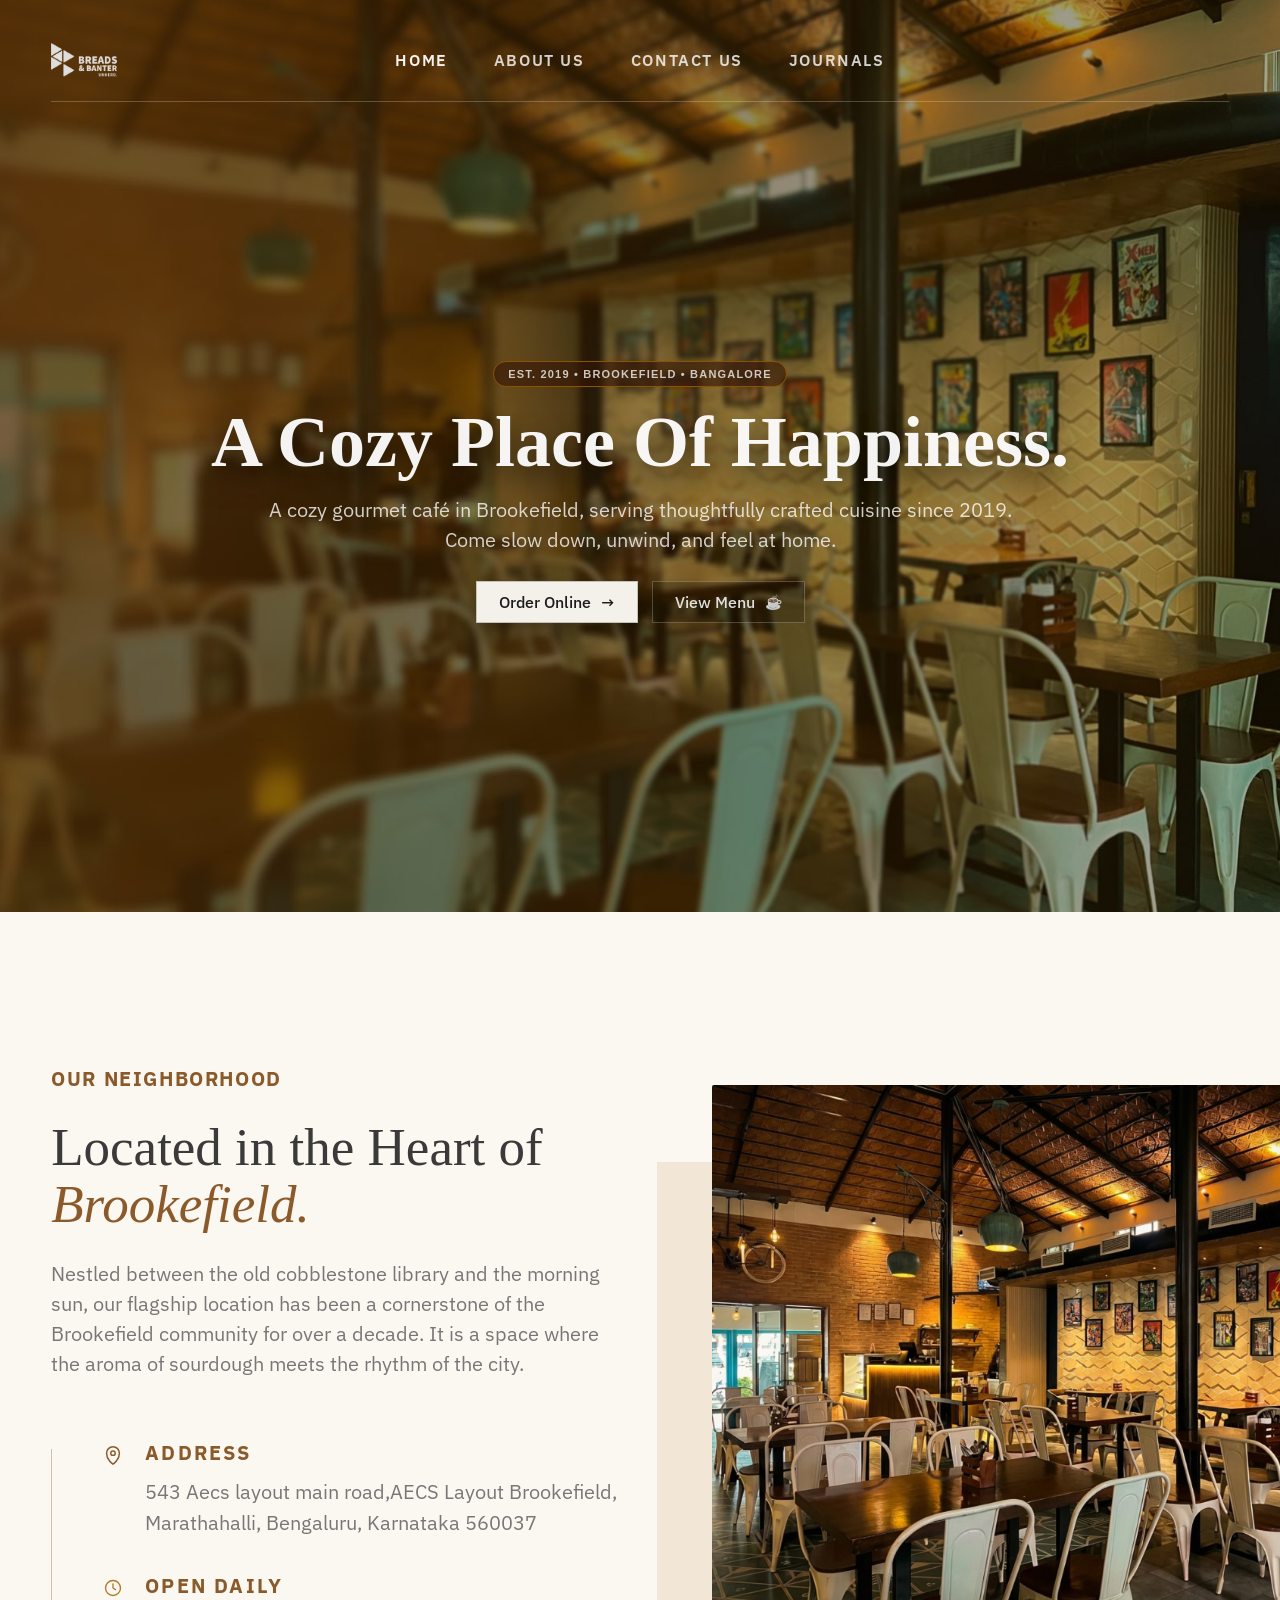
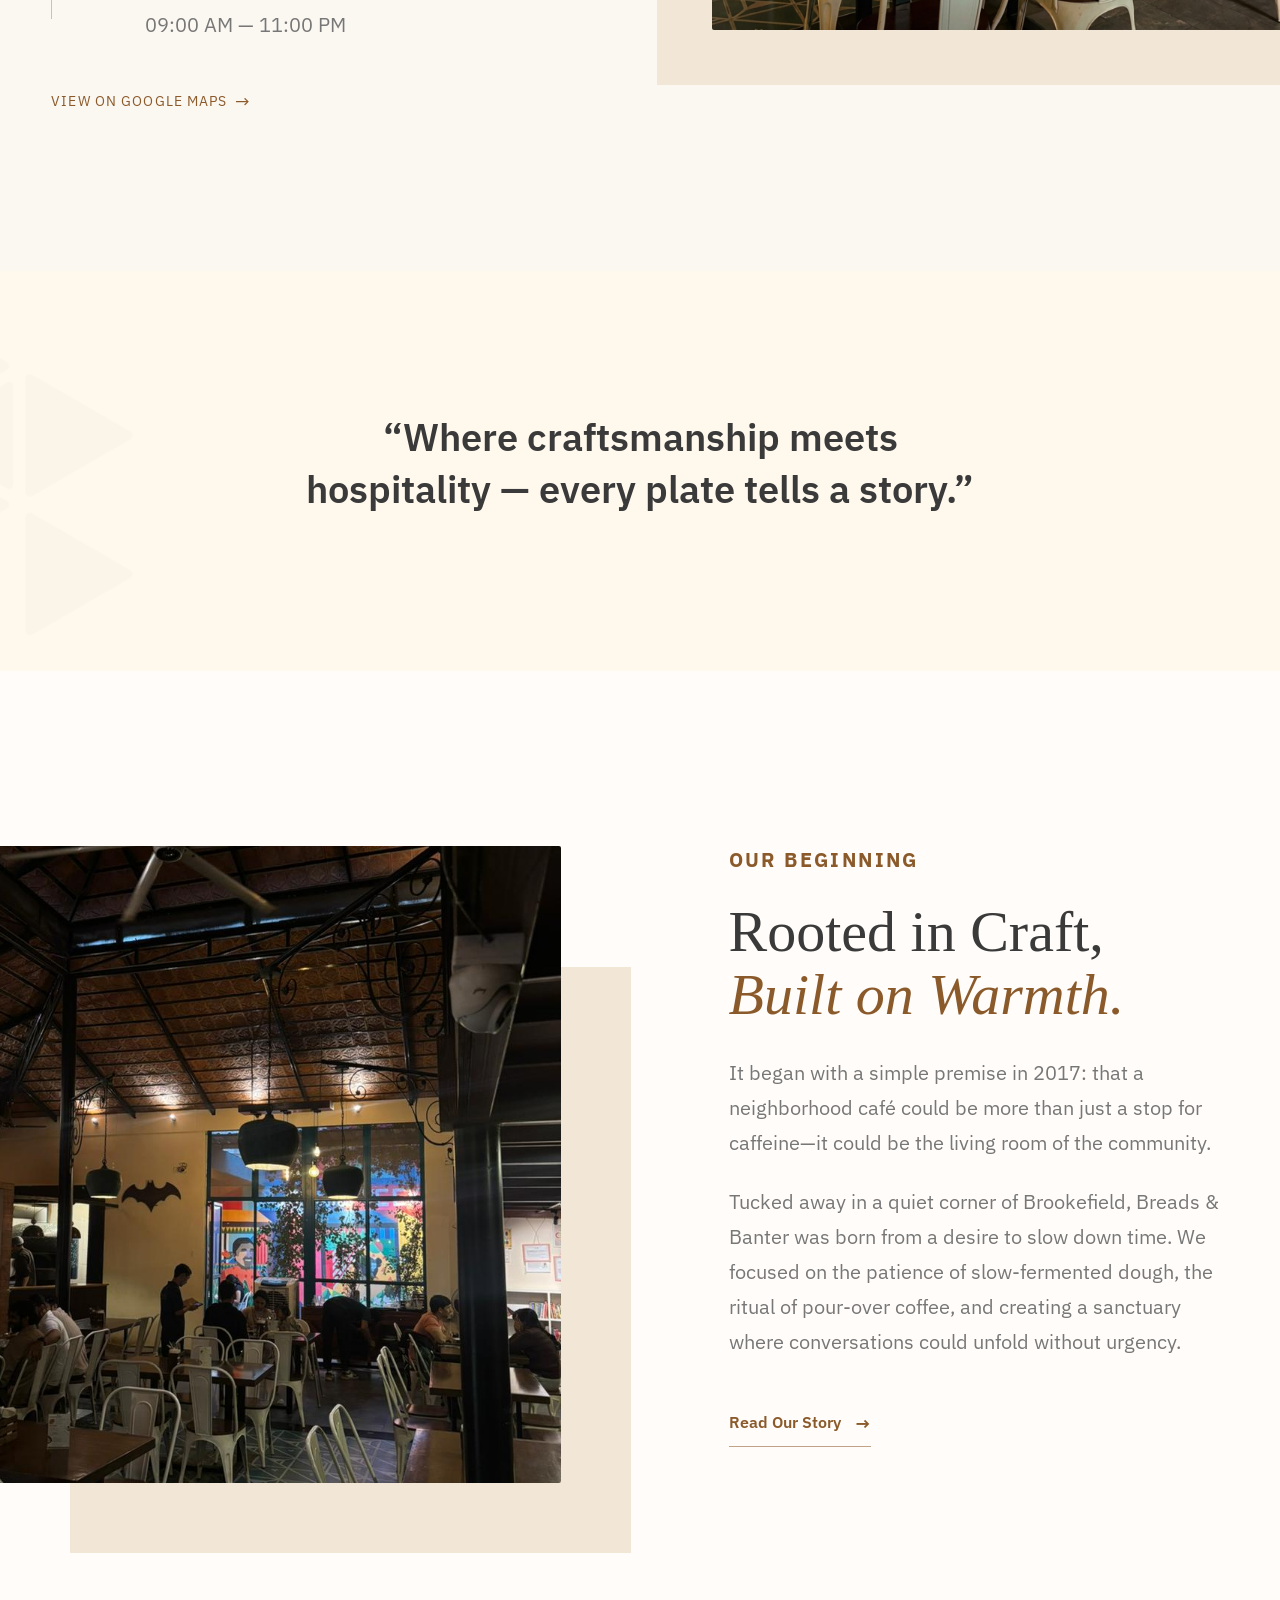
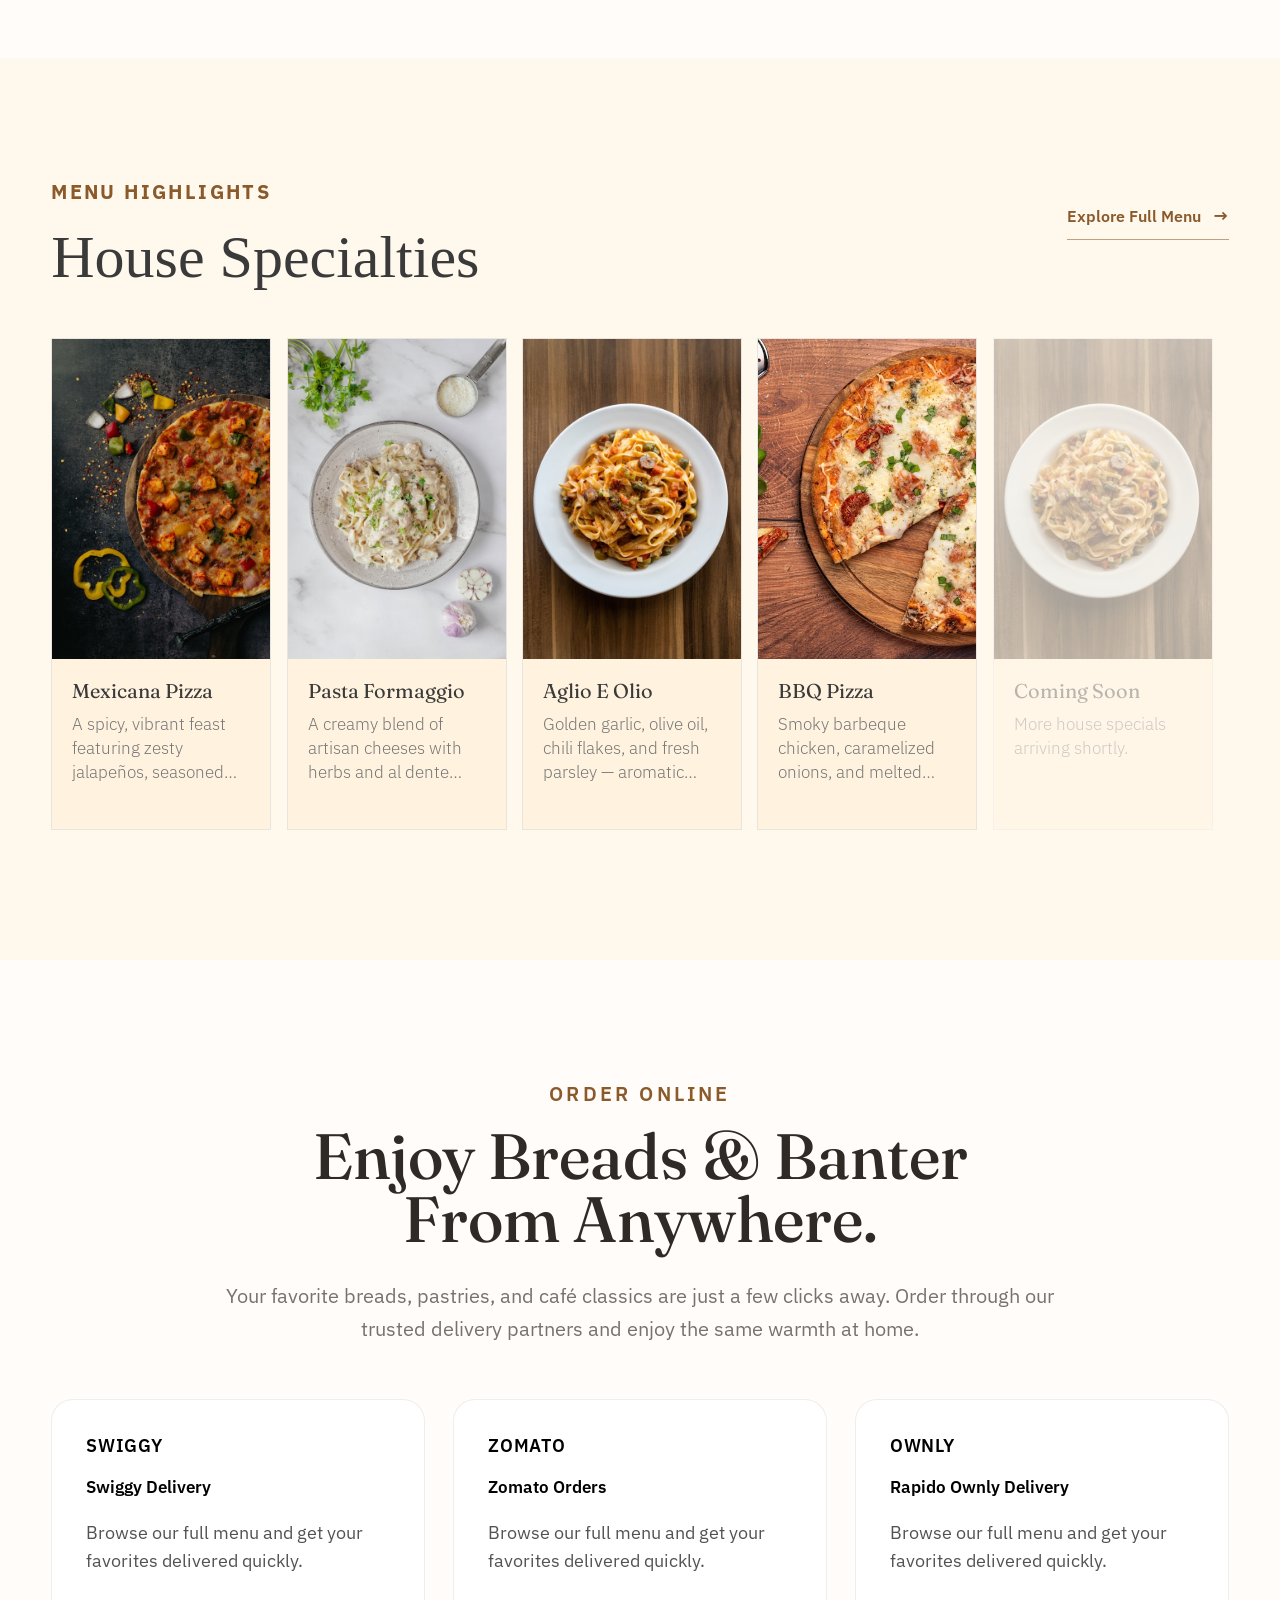
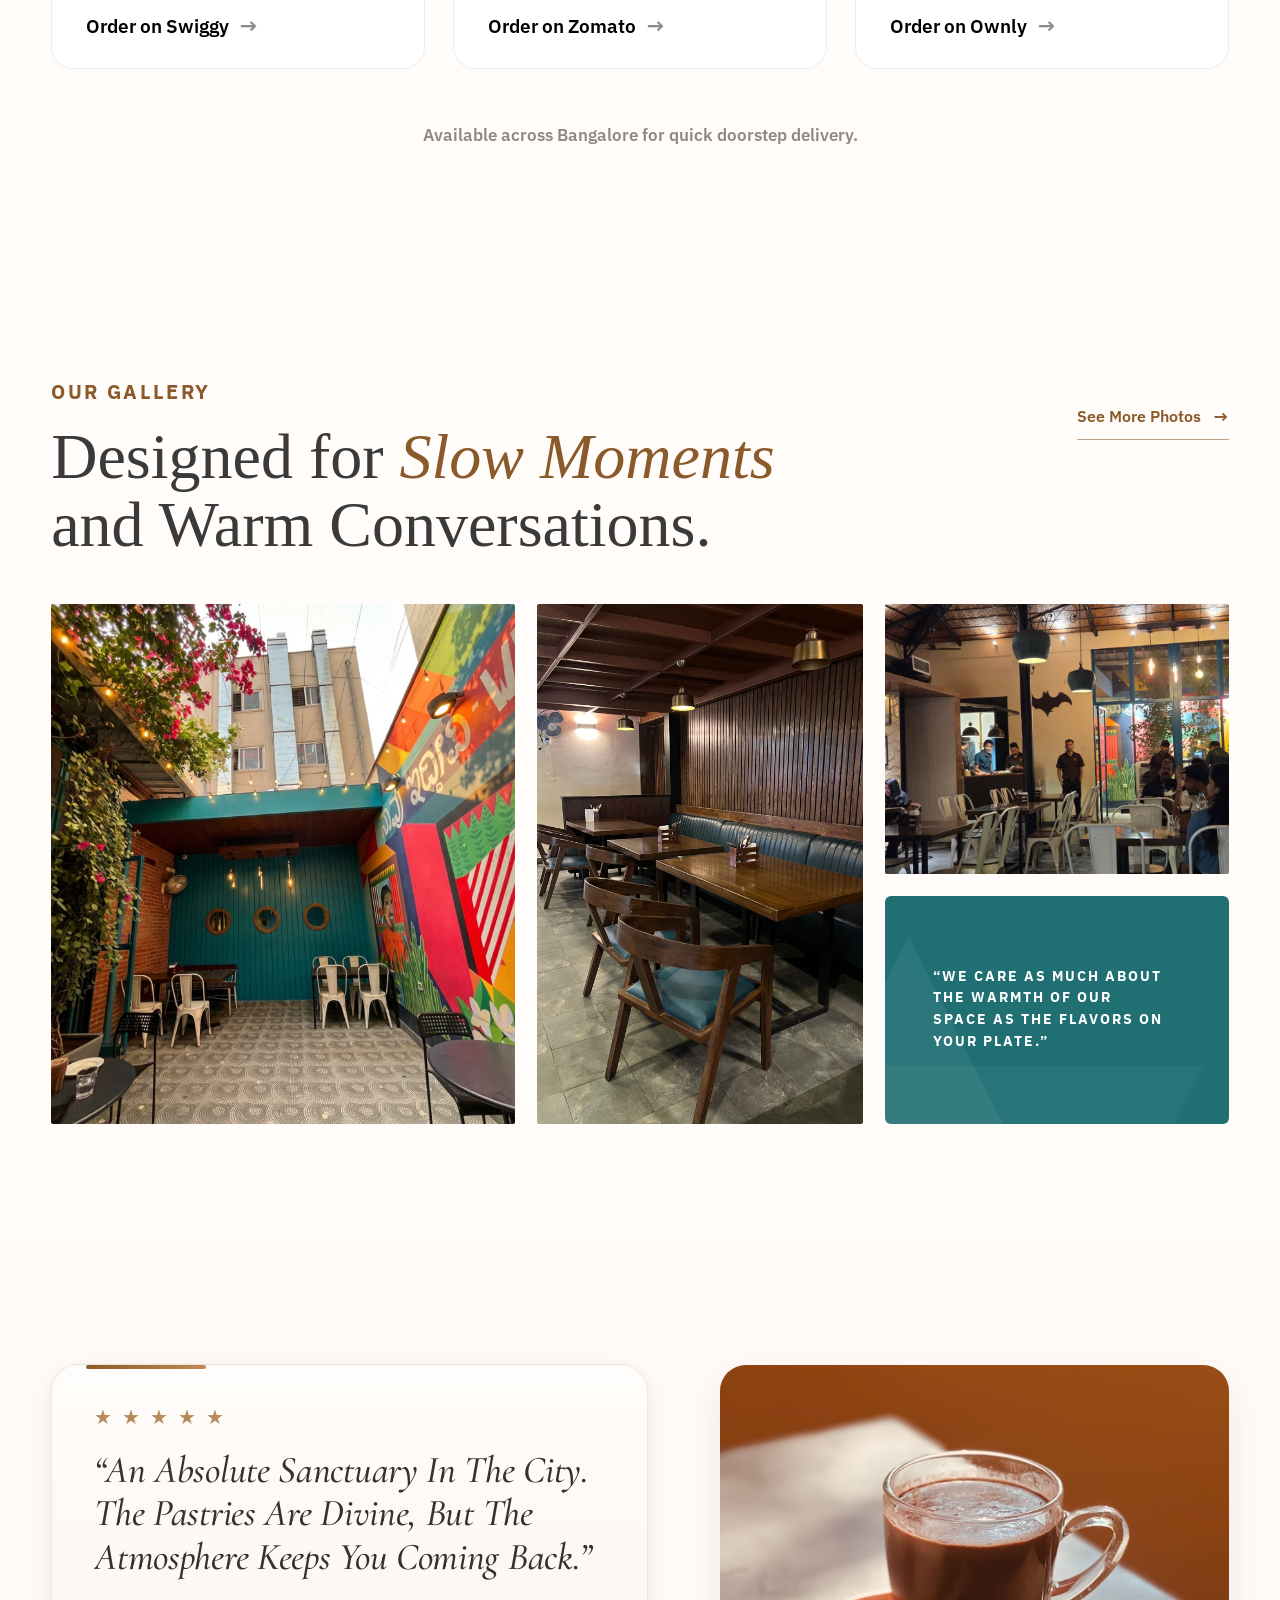
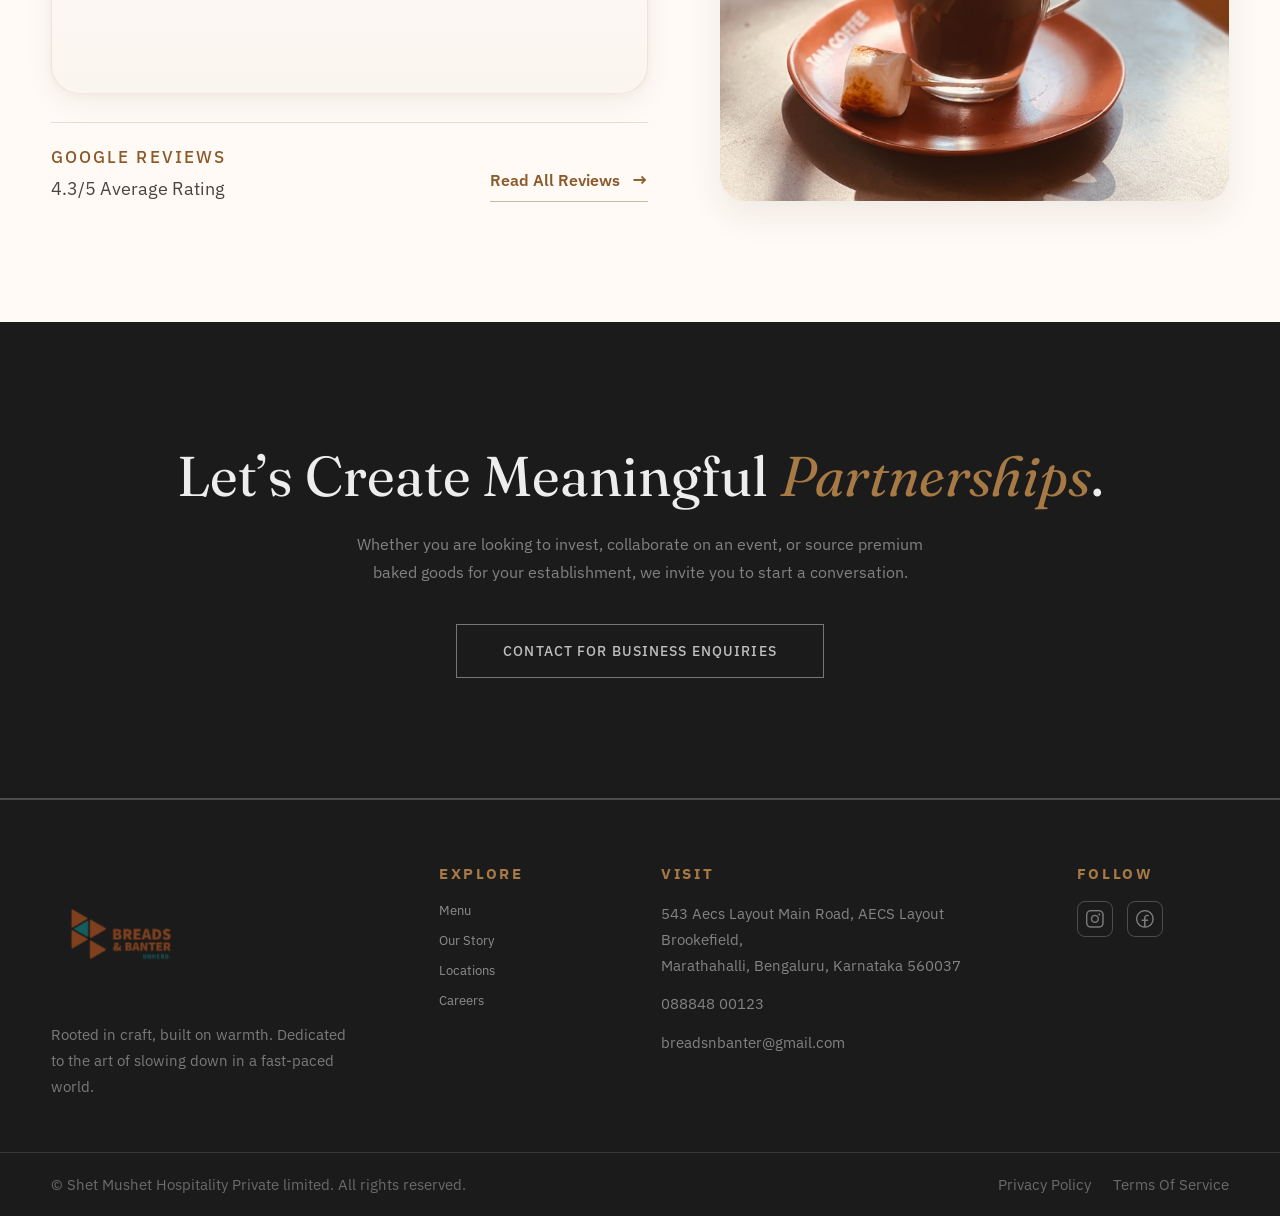
==== commit ad075b47: "Fix watermark visibility by removing CSS opacity" ====
--- a/index.html
+++ b/index.html
@@ -13,13 +13,10 @@
   <title>Home | Breads & Banter</title>
 
   <meta name="google-site-verification" content="S001ko6R1pKwCDr6SgCLNsszWnJwOr5e-IU64Te9Wjc" />
-  <link rel="icon" type="image/png" href="bnb-favicon.png?v=2">
-
-<link rel="icon" type="image/svg+xml" href="favicon.svg">
-<link rel="shortcut icon" href="favicon.ico">
-<link rel="apple-touch-icon" sizes="180x180" href="apple-touch-icon.png">
-<link rel="manifest" href="site.webmanifest">
-  <link rel="stylesheet" href="static/css/style.css">
+  <link rel="icon" href="https://www.breadsandbanter.com/favicon.ico" sizes="48x48">
+<link rel="icon" href="https://www.breadsandbanter.com/bnb-favicon.png" type="image/png" sizes="96x96">
+<link rel="apple-touch-icon" href="https://www.breadsandbanter.com/apple-touch-icon.png">
+<link rel="stylesheet" href="static/css/style.css?v=3">
   <link rel="stylesheet" href="static/css/about.css">
   <link rel="stylesheet" href="static/css/contact.css">
   <link rel="stylesheet" href="static/css/journals.css">
--- a/static/css/style.css
+++ b/static/css/style.css
@@ -491,12 +491,13 @@
 /* watermark — move it up and keep it smaller */
 .quote-section__watermark{
       position: absolute;
-    left: -340px;
+    left: -150px;
     top: 50%;
     transform: translateY(-50%);
     width: 440px;
     height: 339px;
-    opacity: 257.055;
+    opacity: 1;
+    z-index: 0;
     background-repeat: no-repeat;
     background-size: contain;
     background-position: left center;
